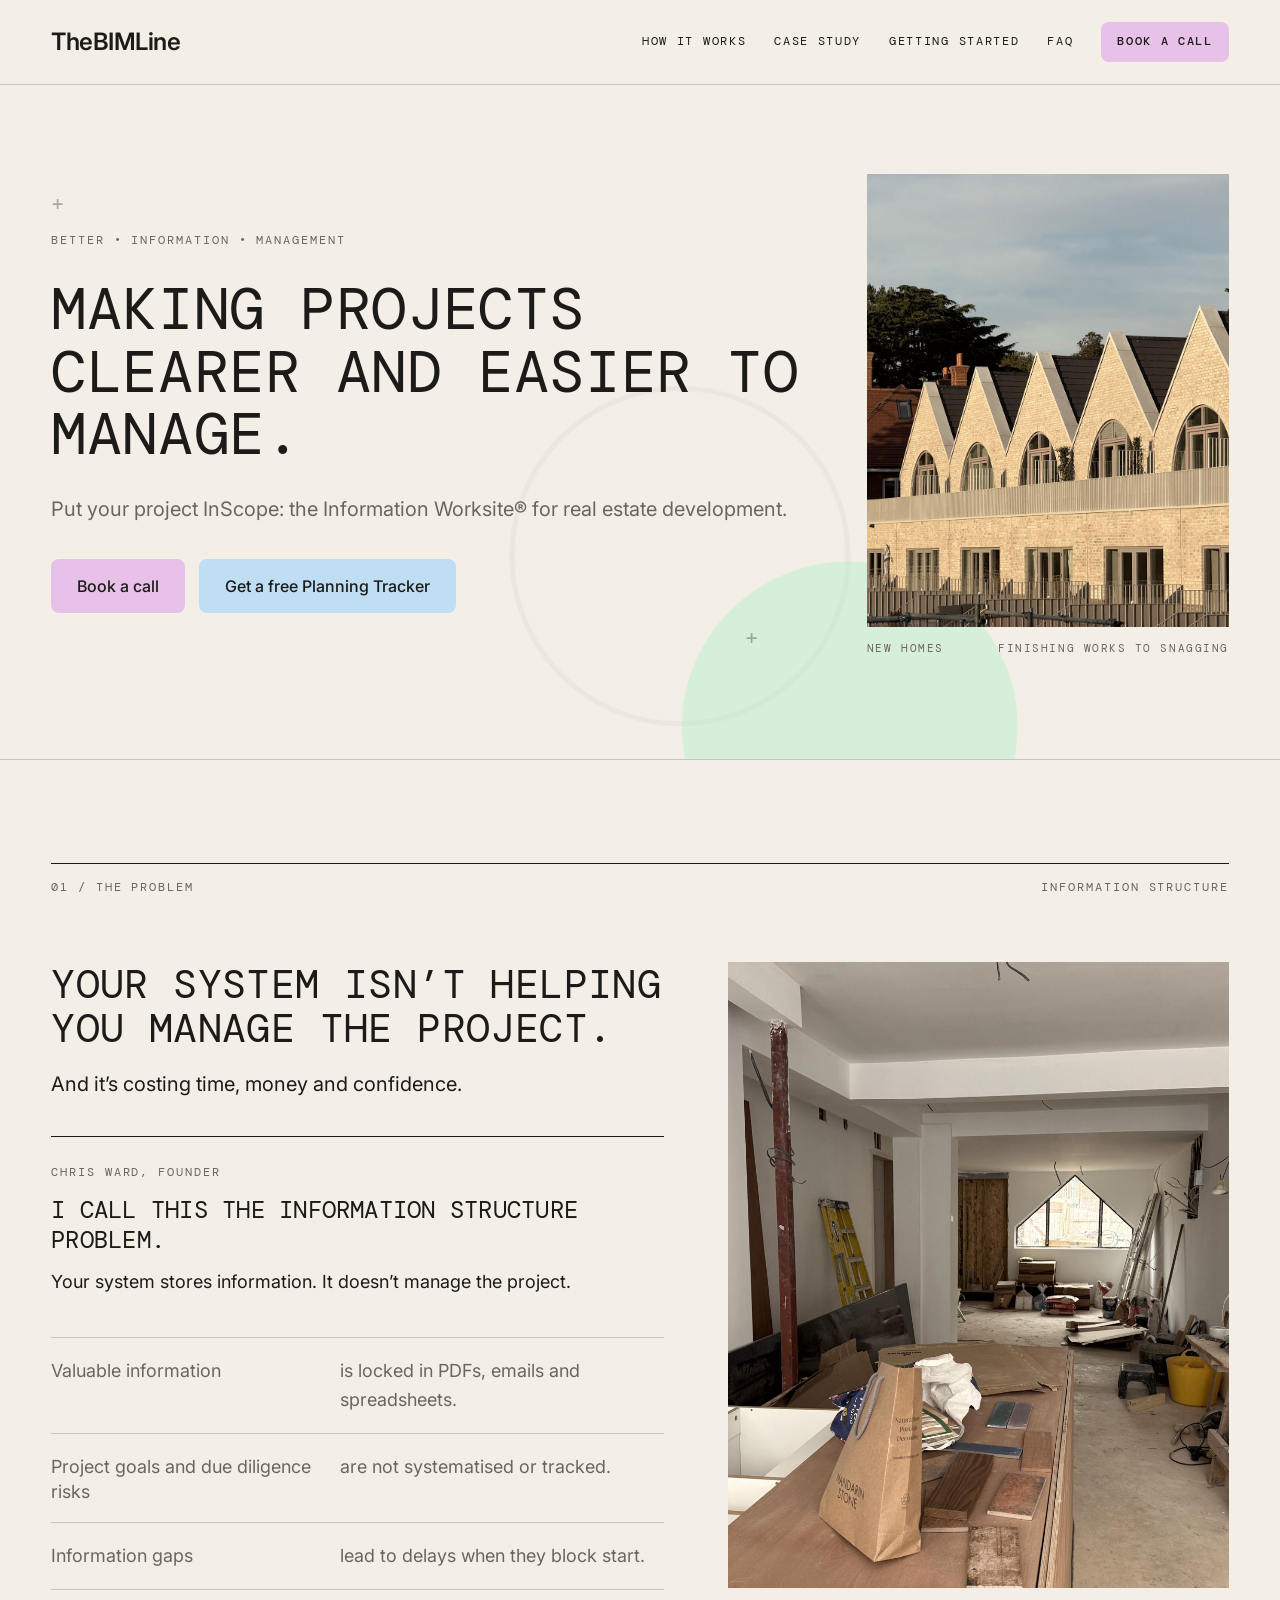
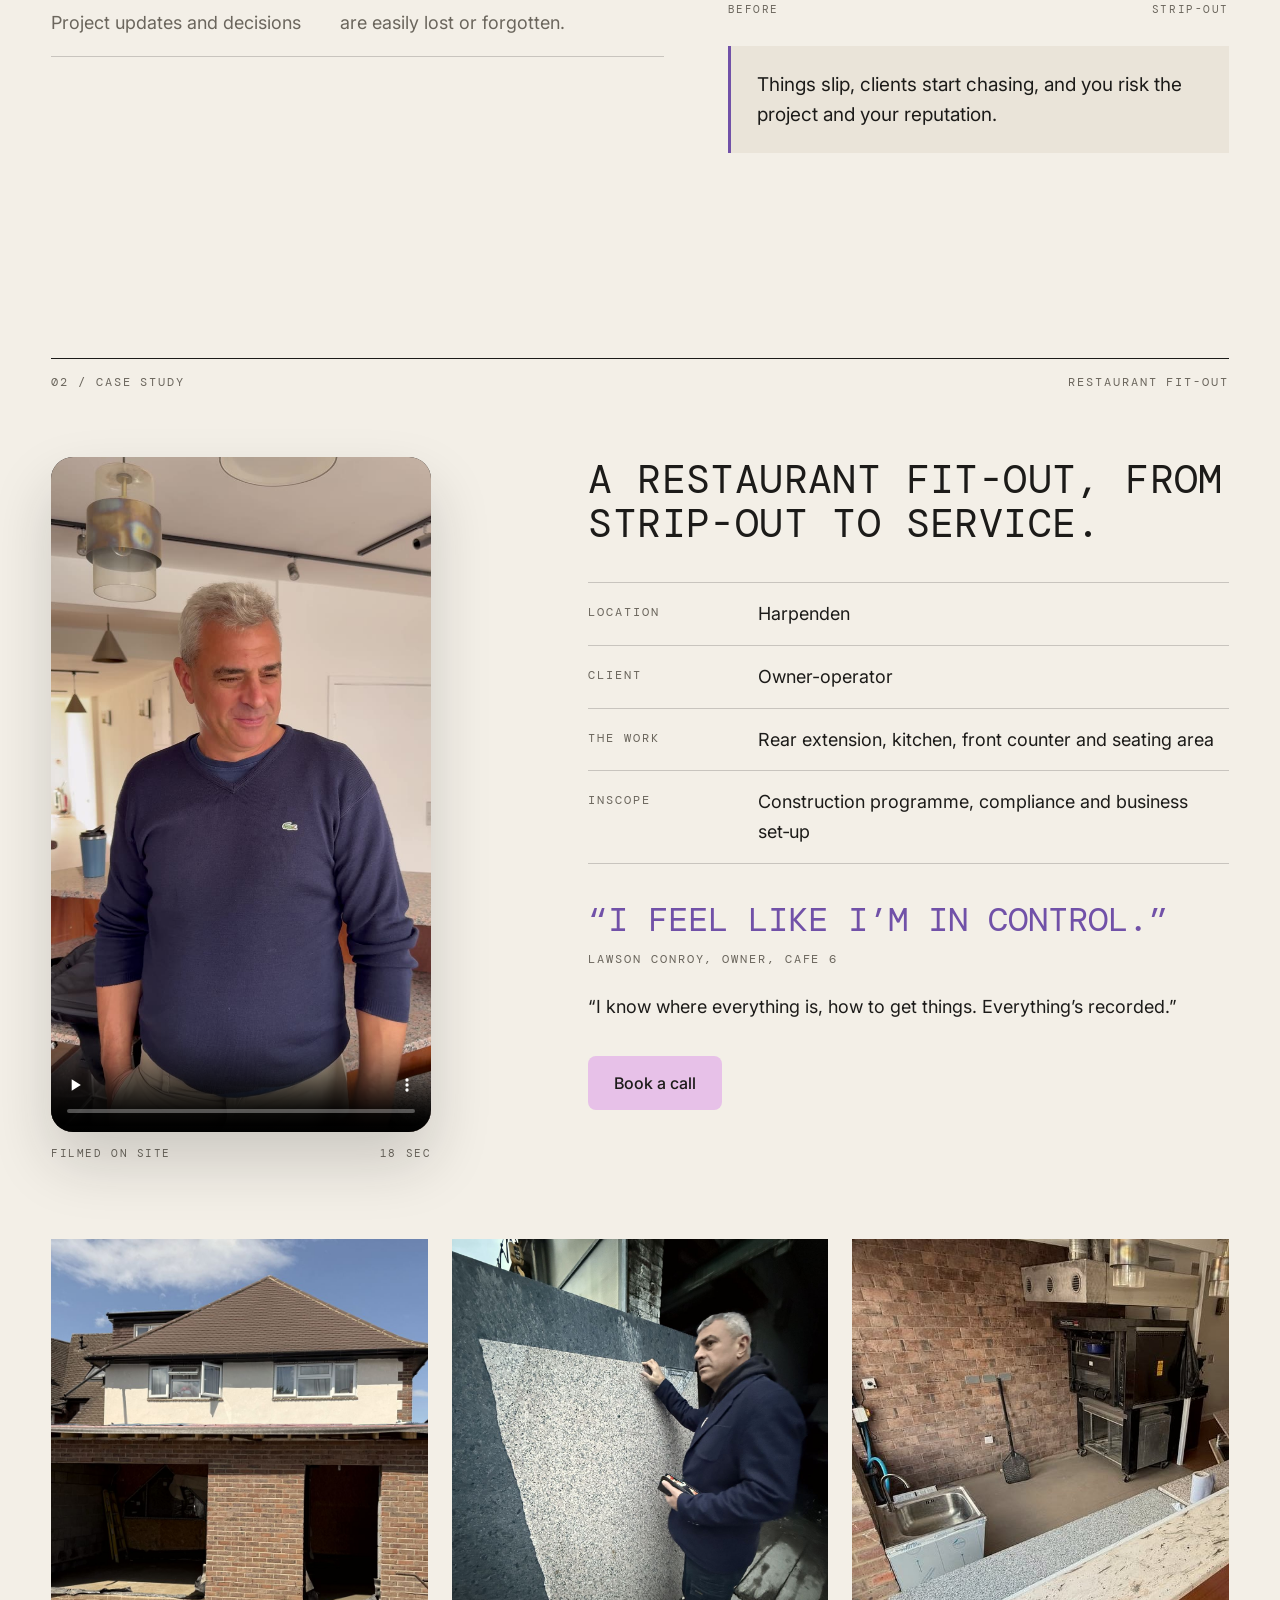
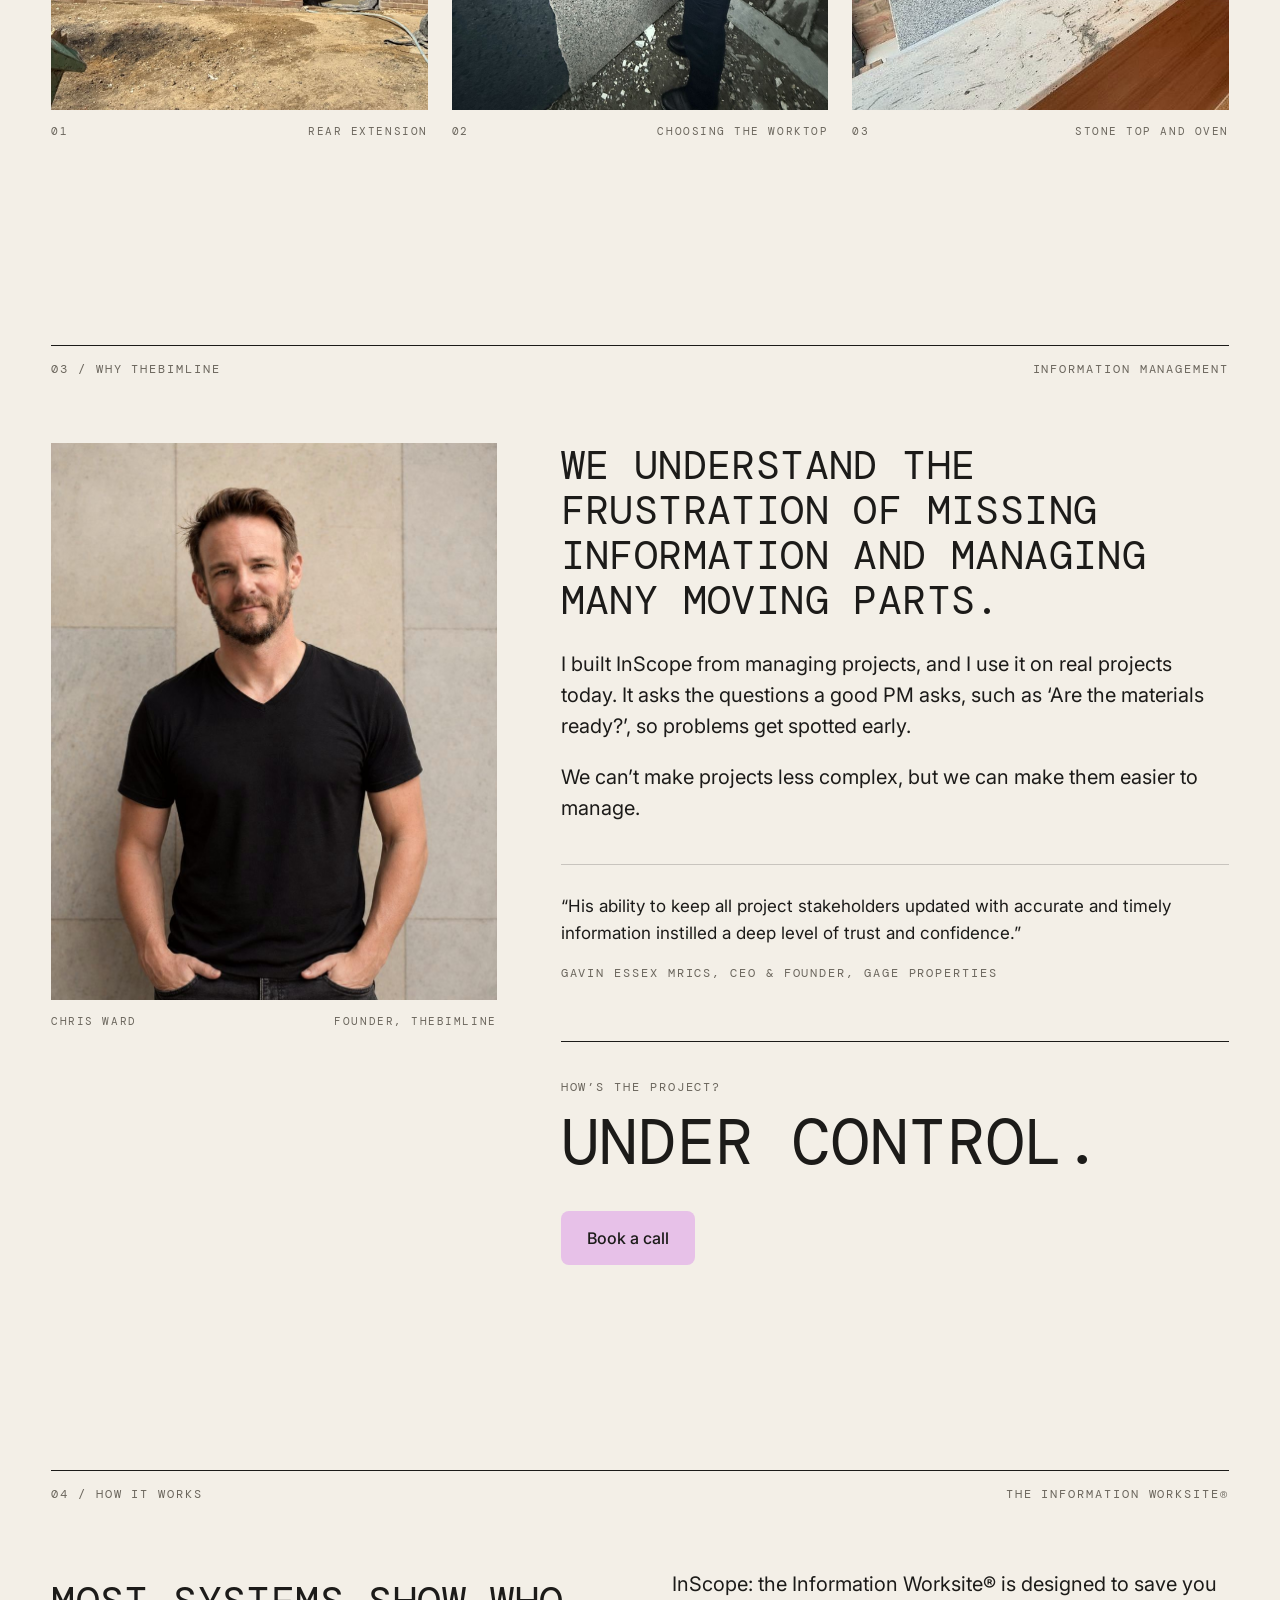
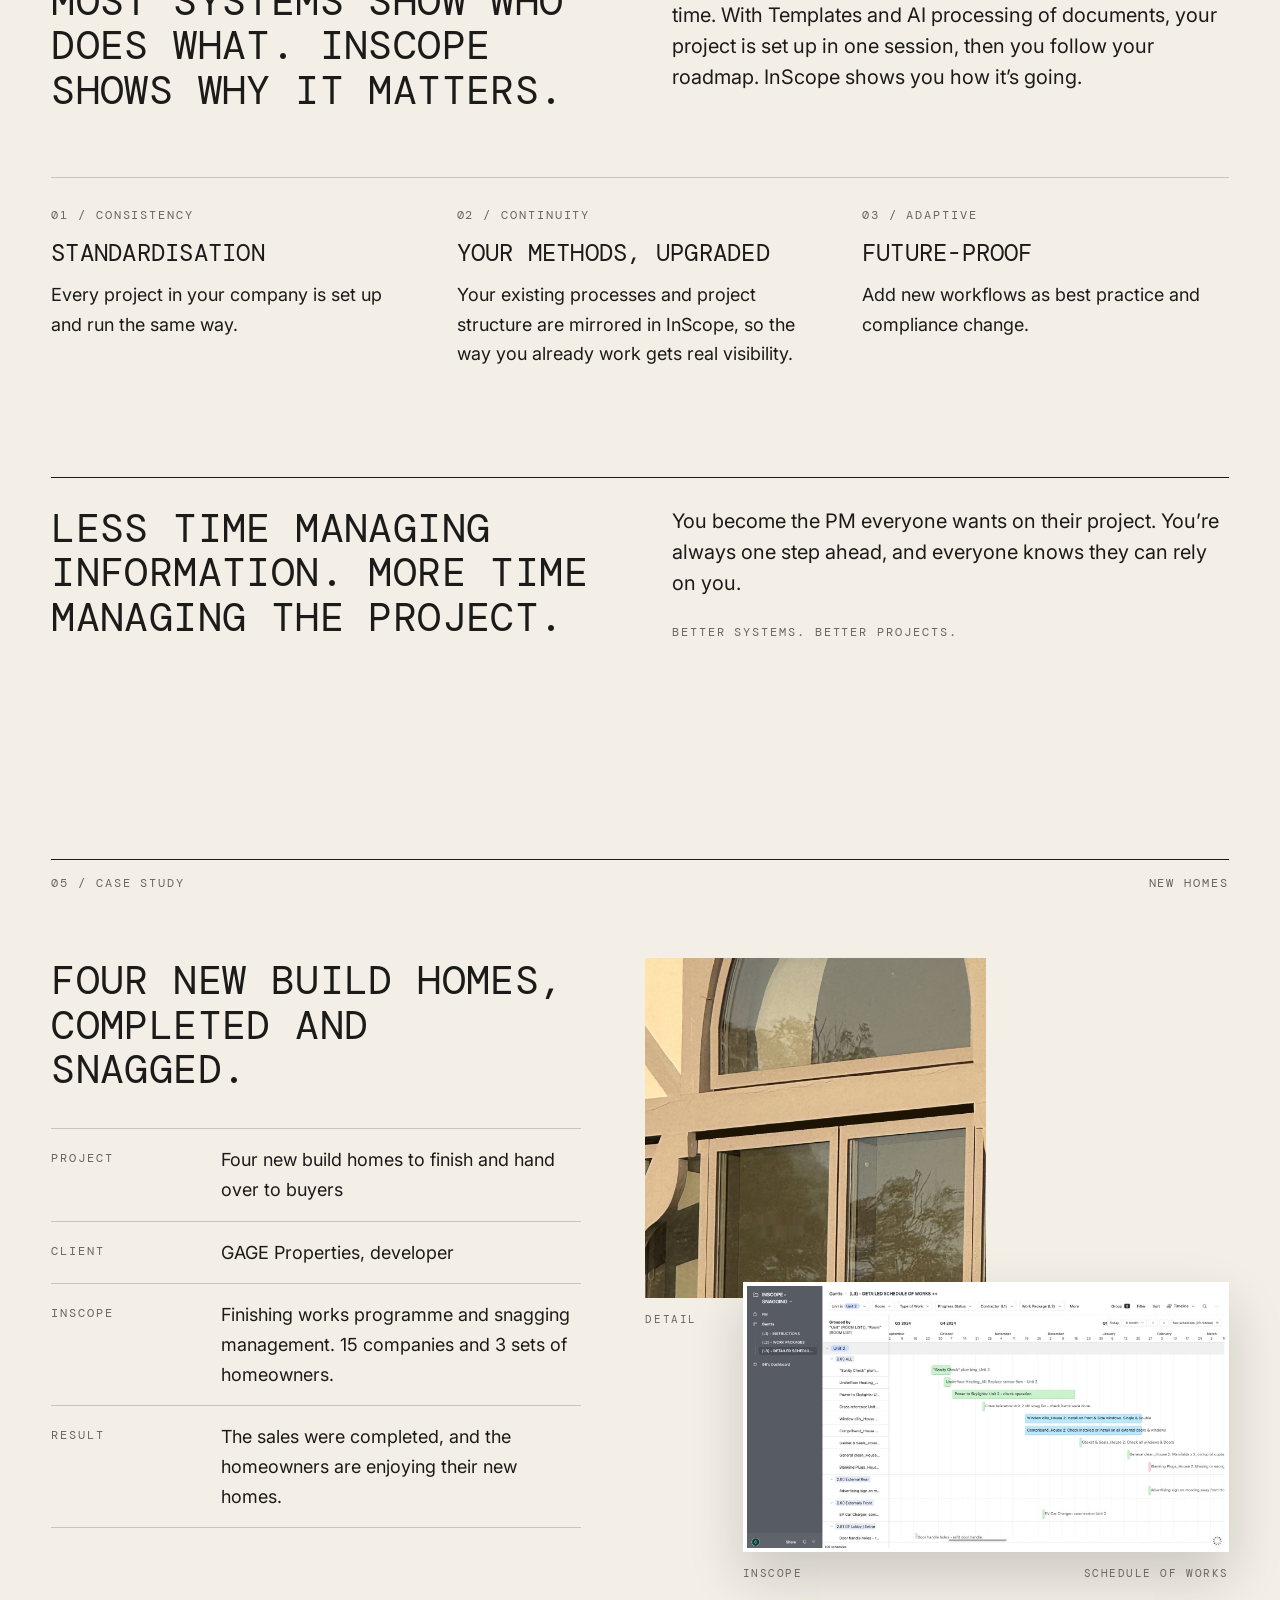
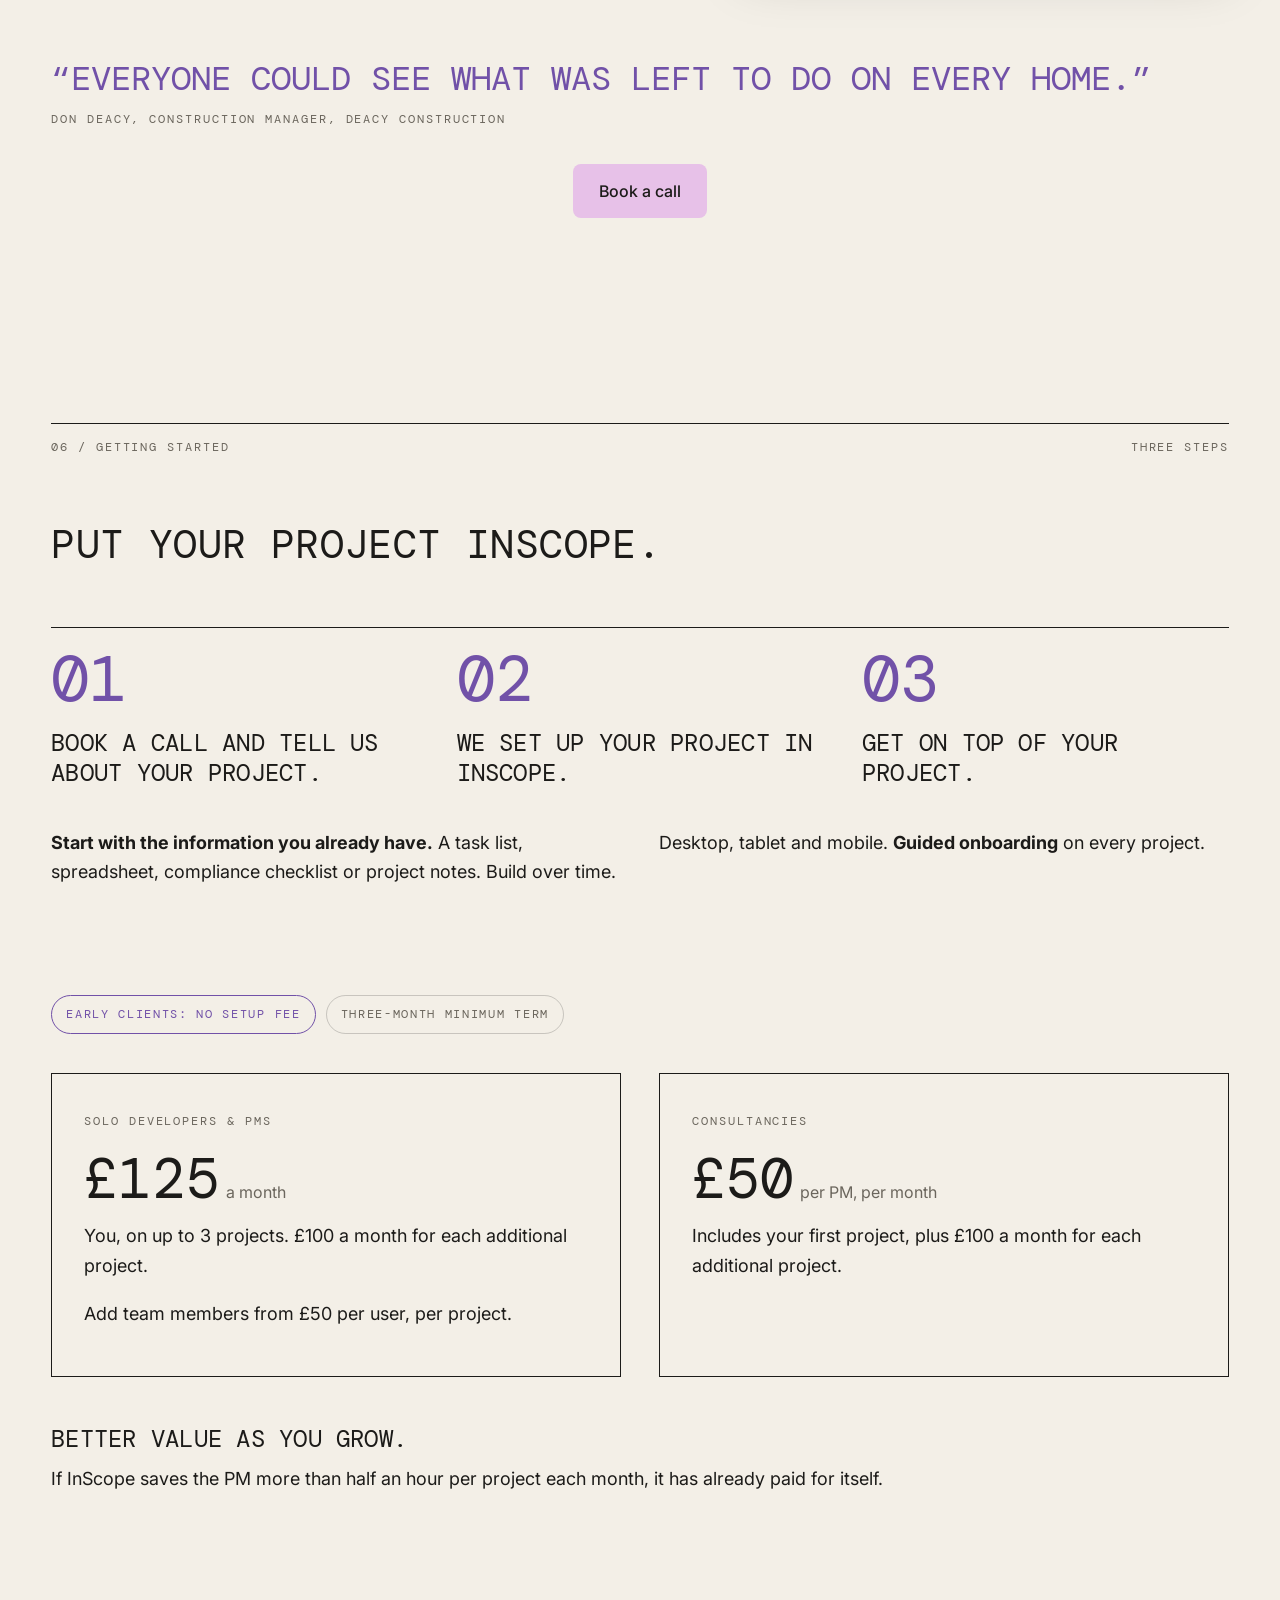
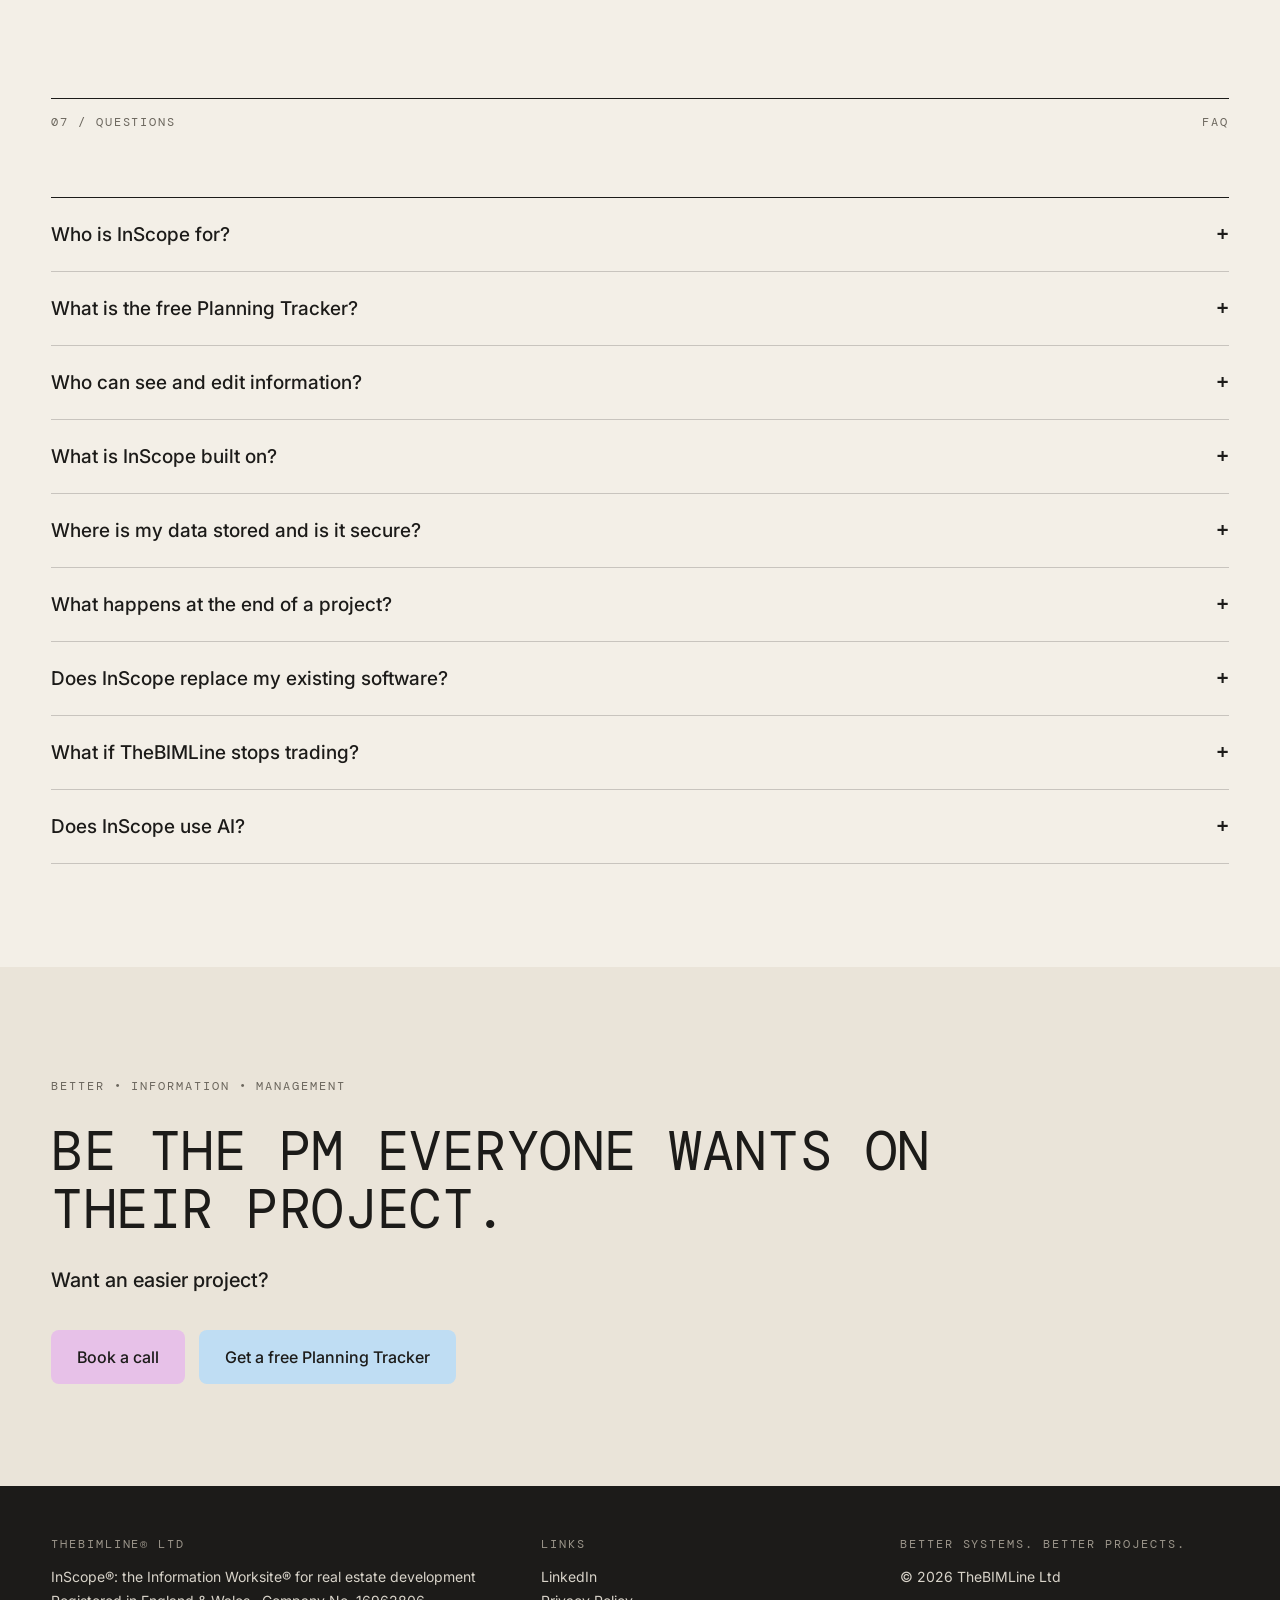
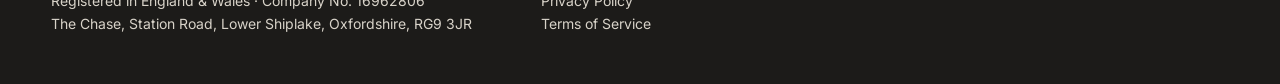
==== index.html @ 550b06be "Add sender name to form email subjects" ====
<!DOCTYPE html>
<html lang="en-GB">
<head>
<meta charset="UTF-8">
<meta name="viewport" content="width=device-width, initial-scale=1.0">
<title>TheBIMLine | InScope®: project management platform for real estate development</title>
<meta name="description" content="Your system isn't helping you manage the project. InScope®: project management platform for real estate development. Book a call or get your free Planning Tracker.">
<link rel="preconnect" href="https://fonts.googleapis.com">
<link rel="preconnect" href="https://fonts.gstatic.com" crossorigin>
<link href="https://fonts.googleapis.com/css2?family=DM+Mono:wght@300;400;500&family=Inter:wght@400;500;600&display=swap" rel="stylesheet">
<!--FONTS-->
<style>
:root{
  --paper:#F3EFE7; --paper-2:#EAE4D9; --ink:#1C1B19; --muted:#6B665D;
  --rule:rgba(28,27,25,.2); --accent:#7151a8;
  --pink:#E7C1E8; --blue:#BFDDF3;
  --mono:"DM Mono", ui-monospace, monospace;
  --sans:"Inter", Arial, sans-serif;
  --gutter:clamp(16px, 4vw, 56px);
}
*{box-sizing:border-box}
html{-webkit-text-size-adjust:100%}
body{margin:0;background:var(--paper);color:var(--ink);font-family:var(--sans);font-size:18px;line-height:1.65}
img,video{display:block;max-width:100%}
a{color:inherit}

/* type: two fonts, five sizes */
.label{font-family:var(--mono);font-size:12px;letter-spacing:.16em;text-transform:uppercase;color:var(--muted)}
.h1,.h2,.h3{font-family:var(--mono);font-weight:400;text-transform:uppercase;letter-spacing:.01em;margin:0}
.h1{font-size:clamp(30px,4.2vw,54px);line-height:1.08}
.h2{font-size:clamp(26px,3.2vw,40px);line-height:1.12}
.h3{font-size:clamp(20px,2vw,24px);line-height:1.25}
p{margin:0 0 1em}
.lead{font-size:20px;line-height:1.55}
.muted{color:var(--muted)}

/* header */
.site-header{display:flex;align-items:center;justify-content:space-between;padding:22px var(--gutter);border-bottom:1px solid var(--rule)}
.logo{font-family:var(--sans);font-weight:600;font-size:24px;letter-spacing:-.02em;text-decoration:none}
.nav{display:flex;gap:28px;align-items:center}
.nav a{font-family:var(--mono);font-size:12px;letter-spacing:.14em;text-transform:uppercase;text-decoration:none}
.nav a.btn{padding:10px 16px}

/* buttons: V1 colours */
.btn{display:inline-block;padding:14px 26px;border-radius:8px;text-decoration:none;font-family:var(--sans);font-size:16px;font-weight:500;color:var(--ink);background:var(--pink)}
.btn.blue{background:var(--blue)}
.ctas{display:flex;gap:14px;flex-wrap:wrap;margin-top:34px}

/* layout */
.wrap{max-width:1320px;margin:0 auto;padding:0 var(--gutter)}
section{padding:clamp(56px,8vw,110px) 0}
.section-head{display:flex;justify-content:space-between;align-items:baseline;border-top:1px solid var(--ink);padding-top:14px;margin-bottom:clamp(36px,5vw,64px)}
figure{margin:0}
figcaption{font-family:var(--mono);font-size:11px;letter-spacing:.14em;text-transform:uppercase;color:var(--muted);margin-top:12px;display:flex;justify-content:space-between;gap:16px}
.photo{width:100%;height:100%;object-fit:cover}

/* hero: text left, photo right, circles bottom left */
.hero{position:relative;overflow:hidden;padding:clamp(48px,7vw,96px) 0 clamp(56px,8vw,110px);border-bottom:1px solid var(--rule)}
.hero::before{content:"";position:absolute;right:max(0px,calc((100vw - 1320px)/2 + 260px));bottom:-150px;width:560px;height:560px;background:url("img/tbl-symbol-large_3.png") left bottom/contain no-repeat;opacity:.6;mix-blend-mode:multiply;pointer-events:none}
.hero-grid{position:relative;display:grid;grid-template-columns:minmax(0,1.35fr) minmax(0,.65fr);gap:clamp(32px,5vw,72px);align-items:end}
.hero-copy{position:relative;padding:44px 0 44px}
.hero-copy::before,.hero-copy::after{content:"+";position:absolute;font-family:var(--mono);font-size:22px;color:rgba(0,0,0,.3)}
.hero-copy::before{top:0;left:0}
.hero-copy::after{bottom:0;right:6%}
.hero .label{margin-bottom:28px;display:block}
.hero .h1{font-size:clamp(30px,4.6vw,64px);line-height:1.06;margin-bottom:28px}
.hero-photo{position:relative;z-index:1;margin:0;max-width:420px;justify-self:end;width:100%}
.hero-photo img{width:100%;aspect-ratio:4/5;object-fit:cover}

/* problem */
.problem-grid{display:grid;grid-template-columns:minmax(0,1.1fr) minmax(0,.9fr);gap:clamp(32px,5vw,80px);align-items:start}
.problem .h2{margin-bottom:18px}
.spec{border-top:1px solid var(--rule);margin:36px 0 30px}
.spec-row{display:grid;grid-template-columns:150px minmax(0,1fr);gap:20px;padding:16px 0;border-bottom:1px solid var(--rule)}
.spec-row dt{font-family:var(--mono);font-size:12px;letter-spacing:.16em;text-transform:uppercase;color:var(--muted);padding-top:4px}
.spec-row dd{margin:0}
.named{margin-top:36px;padding:26px 0 4px;border-top:1px solid var(--ink)}
.named .h3{margin-bottom:12px}
.named p:last-child{margin:0}
.problem-photo{position:static}
.stakes{margin:28px 0 0;padding:24px 26px;background:var(--paper-2);border-left:3px solid var(--accent);font-size:19px;line-height:1.55;font-weight:400;color:var(--ink)}
.problem-photo img{aspect-ratio:4/5;object-fit:cover;width:100%}

.symptoms{margin:36px 0 30px;border-top:1px solid var(--rule)}
.sym-row{display:grid;grid-template-columns:minmax(0,.9fr) minmax(0,1.1fr);gap:24px;padding:18px 0;border-bottom:1px solid var(--rule);align-items:baseline}
.sym-row strong{font-weight:400;line-height:1.4;color:var(--muted)}
.sym-row span{color:var(--muted)}
@media (max-width:600px){.sym-row{grid-template-columns:1fr;gap:4px}}

/* case study */
.case-grid{display:grid;grid-template-columns:minmax(0,.85fr) minmax(0,1.15fr);gap:clamp(32px,5vw,80px);align-items:start}
.video-frame{position:relative;max-width:380px;aspect-ratio:9/16;background:#111;border-radius:22px;overflow:hidden;box-shadow:0 30px 60px rgba(28,27,25,.18)}
.video-frame video{width:100%;height:100%;object-fit:cover}
.case .h2{margin-bottom:22px}
.quote{font-family:var(--mono);text-transform:uppercase;font-size:clamp(24px,2.8vw,34px);line-height:1.2;margin:36px 0 10px;color:var(--accent)}
.quote-cite{font-family:var(--mono);font-size:12px;letter-spacing:.16em;text-transform:uppercase;color:var(--muted)}
.mini-quote{margin-top:22px;font-size:18px}
.strip{display:grid;grid-template-columns:repeat(3,minmax(0,1fr));gap:clamp(12px,2vw,24px);margin-top:clamp(48px,6vw,80px)}
.strip img{aspect-ratio:4/5;object-fit:cover;width:100%}

.flag{display:inline-block;font-family:var(--sans);font-size:11px;font-weight:600;letter-spacing:0;text-transform:none;padding:1px 7px;border-radius:4px;background:#FDEBDD;color:#8A3D12;vertical-align:middle;margin-left:6px}
.next{border-top:1px solid var(--ink);padding:26px 0 70px;text-align:center}


/* guide */
.guide-grid{display:grid;grid-template-columns:minmax(0,.8fr) minmax(0,1.2fr);gap:clamp(32px,5vw,80px);align-items:start}
.guide-photo img{width:100%;aspect-ratio:4/5;object-fit:cover;object-position:50% 18%}
.guide .h2{margin-bottom:26px}
.quotes{display:grid;grid-template-columns:1fr;gap:clamp(20px,3vw,40px);margin:40px 0;padding-top:28px;border-top:1px solid var(--rule)}
.quotes blockquote{margin:0}
.quotes p{font-size:17px;line-height:1.6}
.quotes .quote-cite{font-size:12px;line-height:1.6}
.turn{margin-top:46px;padding:36px 0 0;border-top:1px solid var(--ink)}
.turn .label{display:block;margin-bottom:10px}
.turn .h1{font-size:clamp(34px,5vw,64px)}

/* how it works */
.how-intro{display:grid;grid-template-columns:minmax(0,1fr) minmax(0,1fr);gap:clamp(32px,5vw,80px);align-items:end;margin-bottom:clamp(40px,5vw,64px)}
.cols3{display:grid;grid-template-columns:repeat(3,minmax(0,1fr));gap:clamp(20px,3vw,40px);border-top:1px solid var(--rule);padding-top:28px}
.cols3 .label{display:block;margin-bottom:12px}
.cols3 .h3{margin-bottom:12px}
.print{margin:clamp(48px,6vw,80px) 0 0;padding:14px;background:#fff;box-shadow:0 24px 50px rgba(28,27,25,.12)}
.print img{width:100%}
.future{display:grid;grid-template-columns:minmax(0,1fr) minmax(0,1fr);gap:clamp(32px,5vw,80px);margin-top:clamp(56px,7vw,96px);padding-top:28px;border-top:1px solid var(--ink)}

/* case 2 */
.case2-grid{display:grid;grid-template-columns:minmax(0,1fr) minmax(0,1.1fr);gap:clamp(32px,5vw,80px);align-items:start}
.case2-photos{display:grid;grid-template-columns:repeat(12,minmax(0,1fr));grid-template-rows:auto clamp(70px,7vw,110px) auto}
.case2-photos img{width:100%;object-fit:cover;display:block}
.case2-photos .fig-a{grid-column:1/8;grid-row:1/3}
.case2-photos .fig-b{grid-column:3/13;grid-row:2/4;position:relative;z-index:1;align-self:start;margin-top:clamp(20px,3.4vw,52px)}
.case2-quote{margin-top:clamp(48px,6vw,88px)}
.case2-quote .quote{margin-top:0}
.case2-photos .tall{aspect-ratio:1/1}
.case2-photos .shot{background:#fff;padding:4px;box-shadow:0 24px 50px rgba(28,27,25,.18)}

/* plan + pricing */
.steps{list-style:none;margin:0;padding:0;display:grid;grid-template-columns:repeat(3,minmax(0,1fr));gap:clamp(20px,3vw,40px);border-top:1px solid var(--ink)}
.steps li{padding-top:20px}
.steps .num{font-family:var(--mono);font-size:clamp(40px,5vw,64px);line-height:1;display:block;margin-bottom:16px;color:var(--accent)}
.plan-notes{display:grid;grid-template-columns:1fr 1fr;gap:clamp(20px,3vw,40px);margin-top:40px}
.pricing{display:grid;grid-template-columns:1fr 1fr;gap:clamp(20px,3vw,40px);margin-top:clamp(56px,7vw,90px)}
.price-card{border:1px solid var(--ink);padding:30px 32px}
.price-card .price{font-family:var(--mono);font-size:clamp(40px,4.5vw,56px);line-height:1;margin:18px 0 14px}
.price-card .price small{font-family:var(--sans);font-size:16px;color:var(--muted);margin-left:6px}
.offer{grid-column:1/-1;margin:0;display:flex;flex-wrap:wrap;gap:10px}
.offer span{font-family:var(--mono);font-size:12px;letter-spacing:.14em;text-transform:uppercase;padding:9px 14px;border:1px solid var(--accent);color:var(--accent);border-radius:999px}
.offer span+span{border-color:var(--rule);color:var(--muted)}
.price-note{grid-column:1/-1;margin:0;padding-top:8px}
.price-note .h3{margin:0 0 10px}
.price-note p{margin:0}

/* faq */
.faq-list{border-top:1px solid var(--ink)}
.faq-item{border-bottom:1px solid var(--rule)}
.faq-question{width:100%;display:flex;justify-content:space-between;gap:20px;align-items:center;background:none;border:0;padding:22px 0;text-align:left;cursor:pointer;font-family:var(--sans);font-size:19px;font-weight:500;color:var(--ink)}
.faq-icon{font-family:var(--mono);font-size:22px}
.faq-answer{display:none;padding:0 0 18px;max-width:820px}
.faq-item.active .faq-answer{display:block}
.faq-answer p{color:var(--muted)}

/* closing */
.closing{text-align:left;background:var(--paper-2)}
.closing .h1{max-width:1000px;margin-bottom:26px}
.closing .lead{font-weight:500}
.footer{background:var(--ink);color:#d8d3c9;padding:48px 0;font-size:14px;line-height:1.7}
.footer-grid{display:grid;grid-template-columns:1.4fr 1fr 1fr;gap:30px}
.footer .label{color:#9b958a;display:block;margin-bottom:10px}
.footer a{display:block;text-decoration:none}

/* contact modal */
.contact-modal{position:fixed;inset:0;background:rgba(28,27,25,.55);display:none;align-items:center;justify-content:center;z-index:50;padding:16px}
.contact-modal.active{display:flex}
.contact-box{position:relative;background:var(--paper);max-width:520px;width:100%;padding:36px}
.contact-box h2{font-family:var(--mono);font-weight:400;text-transform:uppercase;font-size:26px;margin:0 0 20px}
.contact-form{display:grid;gap:12px}
.contact-form input,.contact-form textarea{font:inherit;font-size:16px;padding:12px 14px;border:1px solid var(--rule);background:#fff}
.submit-btn{font:inherit;border:0;border-radius:8px;padding:14px;background:var(--pink);cursor:pointer}
.close-modal{position:absolute;top:10px;right:14px;border:0;background:none;font-size:28px;cursor:pointer}
.contact-note{font-size:14px;color:var(--muted);margin:14px 0 0}

@media (max-width:900px){
  .guide-grid,.how-intro,.future,.case2-grid,.plan-notes,.pricing,.quotes,.footer-grid{grid-template-columns:1fr}
  .cols3,.steps{grid-template-columns:1fr}
  .case2-photos{grid-template-rows:auto 60px auto}
  .guide-photo img{aspect-ratio:1/1}
}

@media (max-width:900px){
  .nav a:not(.btn){display:none}
  .hero-grid,.problem-grid,.case-grid{grid-template-columns:1fr}
  .problem-photo{position:static}
  .problem-photo img{aspect-ratio:4/3}
  .video-frame{margin:0 auto;max-width:320px}
  .spec-row{grid-template-columns:1fr;gap:4px}
  .strip{grid-template-columns:1fr 1fr}
  .strip figure:nth-child(2){display:none}
  .hero::before{width:280px;height:280px;opacity:.45}
  .hero-photo img{aspect-ratio:4/3}
  .hero-copy::after{right:0}
}
</style>
<!-- Website analytics (Plausible). At launch, paste the script URL from Plausible's install snippet into PLAUSIBLE_SRC.
     Visitors who opt out (Privacy Notice, section 11) never load it. -->
<script>
(function(){
  var PLAUSIBLE_SRC = 'https://plausible.io/js/pa-am8eHyTNMvPAZF0UloEwz.js';
  function optedOut(){ try { return localStorage.getItem('plausible_ignore') === 'true'; } catch (e) { return false; } }
  window.plausible = window.plausible || function(){ (plausible.q = plausible.q || []).push(arguments); };
  plausible.init = plausible.init || function(i){ plausible.o = i || {}; };
  window.tblOptedOut = optedOut;
  window.tblTrack = function(name){ if (!optedOut()) { try { plausible(name); } catch (e) {} } };
  if (!PLAUSIBLE_SRC || optedOut()) return;
  var s = document.createElement('script'); s.async = true; s.src = PLAUSIBLE_SRC;
  document.head.appendChild(s);
  plausible.init();
})();
</script>
</head>
<body>

<header class="site-header">
  <a class="logo" href="#">TheBIMLine</a>
  <nav class="nav">
    <a data-track="Home Nav How It Works" href="#how">How it works</a>
    <a data-track="Home Nav Case Study" href="#case">Case study</a>
    <a data-track="Home Nav Getting Started" href="#start">Getting started</a>
    <a data-track="Home Nav FAQ" href="#faq">FAQ</a>
    <a class="btn js-book" data-track="Book Call Open" href="#">Book a call</a>
  </nav>
</header>

<!-- HERO -->
<section class="hero">
  <div class="wrap hero-grid">
    <div class="hero-copy">
      <span class="label">Better • Information • Management</span>
      <h1 class="h1">Making projects clearer and easier to manage.</h1>
      <p class="lead muted">Put your project InScope: the Information Worksite® for real estate development.</p>
      <div class="ctas">
        <a class="btn js-book" data-track="Book Call Open" href="#">Book a call</a>
        <a class="btn blue" data-track="Home CTA Tracker Hero" href="planning-tracker.html">Get a free Planning Tracker</a>
      </div>
    </div>
    <figure class="hero-photo">
      <img class="photo" src="img/hero_houses.jpg" alt="A terrace of new gabled homes in evening light" fetchpriority="high">
      <figcaption><span>New homes</span><span>Finishing works to snagging</span></figcaption>
    </figure>
  </div>
</section>

<!-- 01 PROBLEM -->
<section class="problem">
  <div class="wrap">
    <div class="section-head"><span class="label">01 / The problem</span><span class="label">Information structure</span></div>
    <div class="problem-grid">
      <div>
        <h2 class="h2">Your system isn’t helping you manage the project.</h2>
        <p class="lead">And it’s costing time, money and confidence.</p>

        <div class="named">
          <p class="label">Chris Ward, founder</p>
          <h3 class="h3">I call this the information structure problem.</h3>
          <p>Your system stores information. It doesn’t manage the project.</p>
        </div>

        <div class="symptoms">
          <div class="sym-row"><strong>Valuable information</strong><span>is locked in PDFs, emails and spreadsheets.</span></div>
          <div class="sym-row"><strong>Project goals and due diligence risks</strong><span>are not systematised or tracked.</span></div>
          <div class="sym-row"><strong>Information gaps</strong><span>lead to delays when they block start.</span></div>
          <div class="sym-row"><strong>Project updates and decisions</strong><span>are easily lost or forgotten.</span></div>
        </div>

      </div>
      <figure class="problem-photo">
        <img src="img/problem_stripout.jpg" alt="A restaurant mid strip-out, with materials and tools across the floor" loading="lazy" decoding="async">
        <figcaption><span>Before</span><span>Strip-out</span></figcaption>
        <p class="stakes">Things slip, clients start chasing, and you risk the project and your reputation.</p>
      </figure>
    </div>
  </div>
</section>

<!-- 02 CASE STUDY -->
<section class="case" id="case">
  <div class="wrap">
    <div class="section-head"><span class="label">02 / Case study</span><span class="label">Restaurant fit-out</span></div>
    <div class="case-grid">
      <div>
        <div class="video-frame">
          <video controls playsinline preload="none" poster="img/Lawson_poster.jpg">
            <source src="img/Lawson_InScope_web_18s.mp4" type="video/mp4">
          </video>
        </div>
        <figcaption style="max-width:380px"><span>Filmed on site</span><span>18 sec</span></figcaption>
      </div>
      <div>
        <h2 class="h2">A restaurant fit-out, from strip-out to service.</h2>
        <dl class="spec">
          <div class="spec-row"><dt>Location</dt><dd>Harpenden</dd></div>
          <div class="spec-row"><dt>Client</dt><dd>Owner-operator</dd></div>
          <div class="spec-row"><dt>The work</dt><dd>Rear extension, kitchen, front counter and seating area</dd></div>
          <div class="spec-row"><dt>InScope</dt><dd>Construction programme, compliance and business set&#8209;up</dd></div>
        </dl>
        <p class="quote">“I feel like I’m in control.”</p>
        <p class="quote-cite">Lawson Conroy, owner, Cafe 6</p>
        <p class="mini-quote">“I know where everything is, how to get things. Everything’s recorded.”</p>
        <div class="ctas"><a class="btn js-book" data-track="Book Call Open" href="#">Book a call</a></div>
      </div>
    </div>

    <div class="strip">
      <figure><img src="img/extension.jpg" alt="The rear extension under construction" loading="lazy" decoding="async"><figcaption><span>01</span><span>Rear extension</span></figcaption></figure>
      <figure><img src="img/stone_yard.jpg" alt="Checking a granite slab at the stone yard" loading="lazy" decoding="async"><figcaption><span>02</span><span>Choosing the worktop</span></figcaption></figure>
      <figure><img src="img/counter_stone.jpg" alt="The stone counter top with the pizza oven behind" loading="lazy" decoding="async"><figcaption><span>03</span><span>Stone top and oven</span></figcaption></figure>
    </div>
  </div>
</section>


<!-- 03 GUIDE -->
<section class="guide" id="about">
  <div class="wrap">
    <div class="section-head"><span class="label">03 / Why TheBIMLine</span><span class="label">Information management</span></div>
    <div class="guide-grid">
      <figure class="guide-photo"><img src="img/chris.jpg" alt="Chris Ward, founder of TheBIMLine" loading="lazy" decoding="async"><figcaption><span>Chris Ward</span><span>Founder, TheBIMLine</span></figcaption></figure>
      <div>
        <h2 class="h2">We understand the frustration of missing information and managing many moving parts.</h2>
        <p class="lead">I built InScope from managing projects, and I use it on real projects today. It asks the questions a good PM asks, such as ‘Are the materials ready?’, so problems get spotted early.</p>
        <p class="lead" style="margin-top:4px">We can’t make projects less complex, but we can make them easier to manage.</p>
        <div class="quotes">
          <blockquote><p>“His ability to keep all project stakeholders updated with accurate and timely information instilled a deep level of trust and confidence.”</p><p class="quote-cite">Gavin Essex MRICS, CEO &amp; Founder, GAGE Properties</p></blockquote>
        </div>
        <div class="turn">
          <span class="label">How’s the project?</span>
          <p class="h1">Under control.</p>
          <div class="ctas"><a class="btn js-book" data-track="Book Call Open" href="#">Book a call</a></div>
        </div>
      </div>
    </div>
  </div>
</section>

<!-- 04 HOW IT WORKS -->
<section class="how" id="how">
  <div class="wrap">
    <div class="section-head"><span class="label">04 / How it works</span><span class="label">The Information Worksite®</span></div>
    <div class="how-intro">
      <h2 class="h2">Most systems show who does what. InScope shows why it matters.</h2>
      <p class="lead">InScope: the Information Worksite® is designed to save you time. With Templates and AI processing of documents, your project is set up in one session, then you follow your roadmap. InScope shows you how it’s going.</p>
    </div>
    <div class="cols3">
      <div><span class="label">01 / Consistency</span><h3 class="h3">Standardisation</h3><p>Every project in your company is set up and run the same way.</p></div>
      <div><span class="label">02 / Continuity</span><h3 class="h3">Your methods, upgraded</h3><p>Your existing processes and project structure are mirrored in InScope, so the way you already work gets real visibility.</p></div>
      <div><span class="label">03 / Adaptive</span><h3 class="h3">Future-proof</h3><p>Add new workflows as best practice and compliance change.</p></div>
    </div>
    <div class="future">
      <p class="h2">Less time managing information. More time managing the project.</p>
      <div>
        <p class="lead">You become the PM everyone wants on their project. You’re always one step ahead, and everyone knows they can rely on you.</p>
        <p class="label" style="margin-top:24px">Better systems. Better projects.</p>
      </div>
    </div>
  </div>
</section>

<!-- 05 CASE STUDY 2 -->
<section class="case2" id="case-2">
  <div class="wrap">
    <div class="section-head"><span class="label">05 / Case study</span><span class="label">New homes</span></div>
    <div class="case2-grid">
      <div>
        <h2 class="h2">Four new build homes, completed and snagged.</h2>
        <dl class="spec">
          <div class="spec-row"><dt>Project</dt><dd>Four new build homes to finish and hand over to buyers</dd></div>
          <div class="spec-row"><dt>Client</dt><dd>GAGE Properties, developer</dd></div>
          <div class="spec-row"><dt>InScope</dt><dd>Finishing works programme and snagging management. 15 companies and 3 sets of homeowners.</dd></div>
          <div class="spec-row"><dt>Result</dt><dd>The sales were completed, and the homeowners are enjoying their new homes.</dd></div>
        </dl>
      </div>
      <div class="case2-photos">
        <figure class="fig-a"><img class="tall" src="img/hero_window.jpg" alt="Arched window detail on one of the new homes" loading="lazy" decoding="async"><figcaption><span>Detail</span></figcaption></figure>
        <figure class="fig-b"><div class="shot"><img src="img/shot_programme.jpg" alt="InScope detailed schedule of works, timeline view" loading="lazy" decoding="async"></div><figcaption><span>InScope</span><span>Schedule of works</span></figcaption></figure>
      </div>
    </div>
    <div class="case2-quote">
      <p class="quote">“Everyone could see what was left to do on every home.”</p>
      <p class="quote-cite">Don Deacy, Construction Manager, Deacy Construction</p>
      <div class="ctas" style="justify-content:center"><a class="btn js-book" data-track="Book Call Open" href="#">Book a call</a></div>
    </div>
  </div>
</section>

<!-- 06 GETTING STARTED -->
<section class="plan" id="start">
  <div class="wrap">
    <div class="section-head"><span class="label">06 / Getting started</span><span class="label">Three steps</span></div>
    <h2 class="h2" style="margin-bottom:clamp(36px,5vw,60px)">Put your project InScope.</h2>
    <ol class="steps">
      <li><span class="num">01</span><p class="h3">Book a call and tell us about your project.</p></li>
      <li><span class="num">02</span><p class="h3">We set up your project in InScope.</p></li>
      <li><span class="num">03</span><p class="h3">Get on top of your project.</p></li>
    </ol>
    <div class="plan-notes">
      <p><strong>Start with the information you already have.</strong> A task list, spreadsheet, compliance checklist or project notes. Build over time.</p>
      <p>Desktop, tablet and mobile. <strong>Guided onboarding</strong> on every project.</p>
    </div>
    <div class="pricing">
      <p class="offer"><span>Early clients: no setup fee</span><span>Three-month minimum term</span></p>
      <div class="price-card"><span class="label">Solo developers &amp; PMs</span><p class="price">£125<small>a month</small></p><p>You, on up to 3 projects. £100 a month for each additional project.</p><p>Add team members from £50 per user, per project.</p></div>
      <div class="price-card"><span class="label">Consultancies</span><p class="price">£50<small>per PM, per month</small></p><p>Includes your first project, plus £100 a month for each additional project.</p></div>
      <div class="price-note"><h3 class="h3">Better value as you grow.</h3><p>If InScope saves the PM more than half an hour per project each month, it has already paid for itself.</p></div>
    </div>
  </div>
</section>

<!-- 07 FAQ -->
<section class="faq" id="faq">
  <div class="wrap">
    <div class="section-head"><span class="label">07 / Questions</span><span class="label">FAQ</span></div>
    <div class="faq-list">
            <div class="faq-item">
    <button class="faq-question" data-faq="FAQ Who Is It For">
        <span>Who is InScope for?</span>
        <span class="faq-icon">+</span>
    </button>
                <div class="faq-answer">
        <p>Developers and PMs, solo or in a consultancy. It works best when the wider team uses it too: consultants and contractors share the same picture of the project, so the more people on it, the more benefit it brings.</p>
        <p>It works on projects of any type and size: residential, commercial, hospitality and more.</p>
    </div>
            </div>
            <div class="faq-item">
                <button class="faq-question" data-faq="FAQ Planning Tracker">
                    <span>What is the free Planning Tracker?</span>
                    <span class="faq-icon">+</span>
                </button>
                <div class="faq-answer">
                    <p>A free, lite version of InScope’s Planning Tracker, built from your planning decision notice. See what every condition needs and who’s doing it. It’s a simple way to try working in InScope. It helps you spot problems early; it doesn’t do the chasing for you.</p>
                </div>
            </div>
       <div class="faq-item">
    <button class="faq-question">
        <span>Who can see and edit information?</span>
        <span class="faq-icon">+</span>
    </button>
    <div class="faq-answer">
        <p>
            Access and editing rights are configured for each project. Typically, internal project team members (e.g. project owners, PMs) have full visibility, while external users (e.g. contractors and consultants) see and edit information based on assignment and relevance.
        </p>
        <p>
            InScope records who created each record and when, and who last changed its status. See the Terms of Service for revision history.
        </p>
    </div>
</div>
                <div class="faq-item">
    <button class="faq-question">
        <span>What is InScope built on?</span>
        <span class="faq-icon">+</span>
    </button>
    <div class="faq-answer">
        <p>
            InScope is built on Airtable, a leading database and workflow platform.
        </p>
    </div>
</div>
            <div class="faq-item">
    <button class="faq-question" data-faq="FAQ Data Security">
        <span>Where is my data stored and is it secure?</span>
        <span class="faq-icon">+</span>
    </button>
    <div class="faq-answer">
        <p>
            Airtable is hosted on Amazon Web Services (AWS) in Europe, with customer data encrypted both in transit and at rest.
        </p>
        <p>
            Airtable maintains high enterprise-level security and privacy standards, including compliance with SOC 2 Type 2, ISO 27001 and ISO 27701 certifications.
        </p>
        <p>
            All project data remains the property of the user. See the Terms of Service for further details.
        </p>
    </div>
</div>
            <div class="faq-item">
                <button class="faq-question">
                    <span>What happens at the end of a project?</span>
                    <span class="faq-icon">+</span>
                </button>
                <div class="faq-answer">
                    <p>Clients receive a structured CSV export of their project information at project completion.</p>
                    <p>Following a short handover period, the project environment is closed.</p>
                </div>
            </div>
      <div class="faq-item">
    <button class="faq-question" data-faq="FAQ Replace Software">
        <span>Does InScope replace my existing software?</span>
        <span class="faq-icon">+</span>
    </button>
    <div class="faq-answer">
        <p>No. Property projects always run across several systems: drawings and reports are made in other programs, and letters, quotes and reports arrive by email from people not using InScope.</p>
        <p>InScope sits above them. It’s where the important information is brought together: the decisions, approvals, updates and key documents. Your team can keep using email and WhatsApp, but we recommend InScope becomes the official record and project memory of everything that matters.</p>
    </div>
</div>
            <div class="faq-item">
                <button class="faq-question" data-faq="FAQ Stops Trading">
                    <span>What if TheBIMLine stops trading?</span>
                    <span class="faq-icon">+</span>
                </button>
                <div class="faq-answer">
                    <p>Your project information is yours. InScope projects are run by TheBIMLine, with the data hosted by Airtable, so the service would end if we stopped trading. Before that happened, you would receive a structured export of your project information, as set out in the Terms of Service.</p>
                </div>
            </div>
          <div class="faq-item">
  <button class="faq-question" data-faq="FAQ AI">
    <span>Does InScope use AI?</span>
    <span class="faq-icon">+</span>
  </button>
  <div class="faq-answer">
    <p>Yes. InScope’s AI processing turns project documents into project records in minutes, saving you time. It handles planning decision notices, building control plan checks, drawing registers, specifications, RFIs and meeting minutes.</p>
    <p>You can also use Omni, Airtable’s AI assistant, inside InScope. It can answer questions about your project, help you plan, add tasks and update the project.</p>
  </div>
</div>
        </div>
  </div>
</section>

<!-- CLOSING -->
<section class="closing" id="contact">
  <div class="wrap">
    <span class="label">Better • Information • Management</span>
    <p class="h1" style="margin-top:24px">Be the PM everyone wants on their project.</p>
    <p class="lead">Want an easier project?</p>
    <div class="ctas"><a class="btn js-book" data-track="Book Call Open" href="#">Book a call</a><a class="btn blue" data-track="Home CTA Tracker Closing" href="planning-tracker.html">Get a free Planning Tracker</a></div>
  </div>
</section>

<footer class="footer">
  <div class="wrap footer-grid">
    <div><a href="index.html" aria-label="TheBIMLine home"><span class="label">TheBIMLine® Ltd</span></a>InScope®: the Information Worksite® for real estate development<br>Registered in England &amp; Wales · Company No. 16962806<br>The Chase, Station Road, Lower Shiplake, Oxfordshire, RG9 3JR</div>
    <div><span class="label">Links</span><a href="https://www.linkedin.com/company/thebimline" target="_blank" rel="noopener noreferrer">LinkedIn</a><a href="privacy.html">Privacy Policy</a><a href="terms.html">Terms of Service</a></div>
    <div><span class="label">Better systems. Better projects.</span>© 2026 TheBIMLine Ltd</div>
  </div>
</footer>

<div id="contactModal" class="contact-modal">

  <div class="contact-box">

    <button id="closeContact" class="close-modal">×</button>

    <h2>Book a call</h2>

    <form
  class="contact-form"
  action="https://formspree.io/f/xpqeaabe"
  method="POST">

      <input type="hidden" name="_subject" value="New InScope enquiry">

      <input type="text" name="_gotcha" tabindex="-1" autocomplete="off" aria-hidden="true" style="display:none">


      <input type="text" name="name" placeholder="Name" required>

      <input type="email" name="email" placeholder="Email" required>

      <input type="text" name="project" placeholder="Company / Project">

      <textarea
        name="message"
        rows="5"
        placeholder="What’s your project, and what would you like to discuss?"
        required
      ></textarea>

      <button type="submit" class="submit-btn">
        Let’s talk
      </button>

      <p class="form-status" role="status" aria-live="polite"></p>

    </form>

    <p class="contact-note">
      I’ll reply by email to arrange a time that suits you.
    </p>

  </div>

</div>


<script>
document.querySelectorAll('.js-book').forEach(function(b){b.addEventListener('click',function(e){e.preventDefault();document.getElementById('contactModal').classList.add('active');});});
var cm=document.getElementById('contactModal');
document.getElementById('closeContact').addEventListener('click',function(){cm.classList.remove('active');});
cm.addEventListener('click',function(e){if(e.target===cm)cm.classList.remove('active');});
document.querySelectorAll('.faq-question').forEach(function(btn){btn.addEventListener('click',function(){
  var item=btn.closest('.faq-item'),open=item.classList.contains('active');
  document.querySelectorAll('.faq-item').forEach(function(f){f.classList.remove('active');f.querySelector('.faq-icon').textContent='+';});
  if(!open){item.classList.add('active');item.querySelector('.faq-icon').textContent='−';}
});});
</script>

<script>
// Analytics: clicks on elements marked with data-track
document.addEventListener('click', function(e){
  var el = e.target && e.target.closest ? e.target.closest('[data-track]') : null;
  if (el) tblTrack(el.getAttribute('data-track'));
});
// Forms: submit in the background so a request is only counted when Formspree confirms it.
// Without JavaScript or fetch, the form still submits normally to Formspree.
function tblAjaxForm(form, ev){
  if (!form) return;
  form.addEventListener('submit', function(e){
    var subject = form.querySelector('[name="_subject"]');
    var name = form.querySelector('[name="name"]').value.trim();
    subject.value = name ? 'New InScope enquiry: ' + name : subject.defaultValue;
    if (!window.fetch || !window.FormData) return;
    e.preventDefault();
    if (form.getAttribute('data-sending') === '1') return;
    form.setAttribute('data-sending', '1');
    if (ev.submit) tblTrack(ev.submit);
    var btn = form.querySelector('[type="submit"]');
    var label = btn ? btn.innerHTML : '';
    if (btn) { btn.disabled = true; btn.textContent = 'Sending\u2026'; }
    var status = form.querySelector('.form-status');
    if (status) status.textContent = '';
    function fail(){
      tblTrack(ev.error);
      form.removeAttribute('data-sending');
      if (btn) { btn.disabled = false; btn.innerHTML = label; }
      if (status) status.innerHTML = ev.errorHtml;
    }
    fetch(form.action, { method: 'POST', body: new FormData(form), headers: { 'Accept': 'application/json' } })
      .then(function(r){
        if (r.ok) {
          tblTrack(ev.sent);
          form.innerHTML = ev.successHtml;
          var modal = form.closest('#contactModal');
          var note = modal && modal.querySelector('.contact-note');
          if (note) note.hidden = true;
        }
        else { fail(); }
      })
      .catch(fail);
  });
}
tblAjaxForm(document.querySelector('#contactModal .contact-form'), {
  sent: 'Enquiry Sent',
  error: 'Enquiry Error',
  successHtml: '<p class="contact-intro"><strong>Thanks. I’ll be in touch to arrange a time.</strong></p>',
  errorHtml: "Sorry, that didn\u2019t send. Please try again, or email <a href=\"mailto:chris.ward@thebimline.com\">chris.ward@thebimline.com</a>."
});

// FAQ: count openings of selected questions (runs after the existing toggle)
document.querySelectorAll('[data-faq]').forEach(function(btn){
  btn.addEventListener('click', function(){
    var item = btn.closest('.faq-item');
    if (item && item.classList.contains('active')) tblTrack(btn.getAttribute('data-faq'));
  });
});
</script>

</body>
</html>
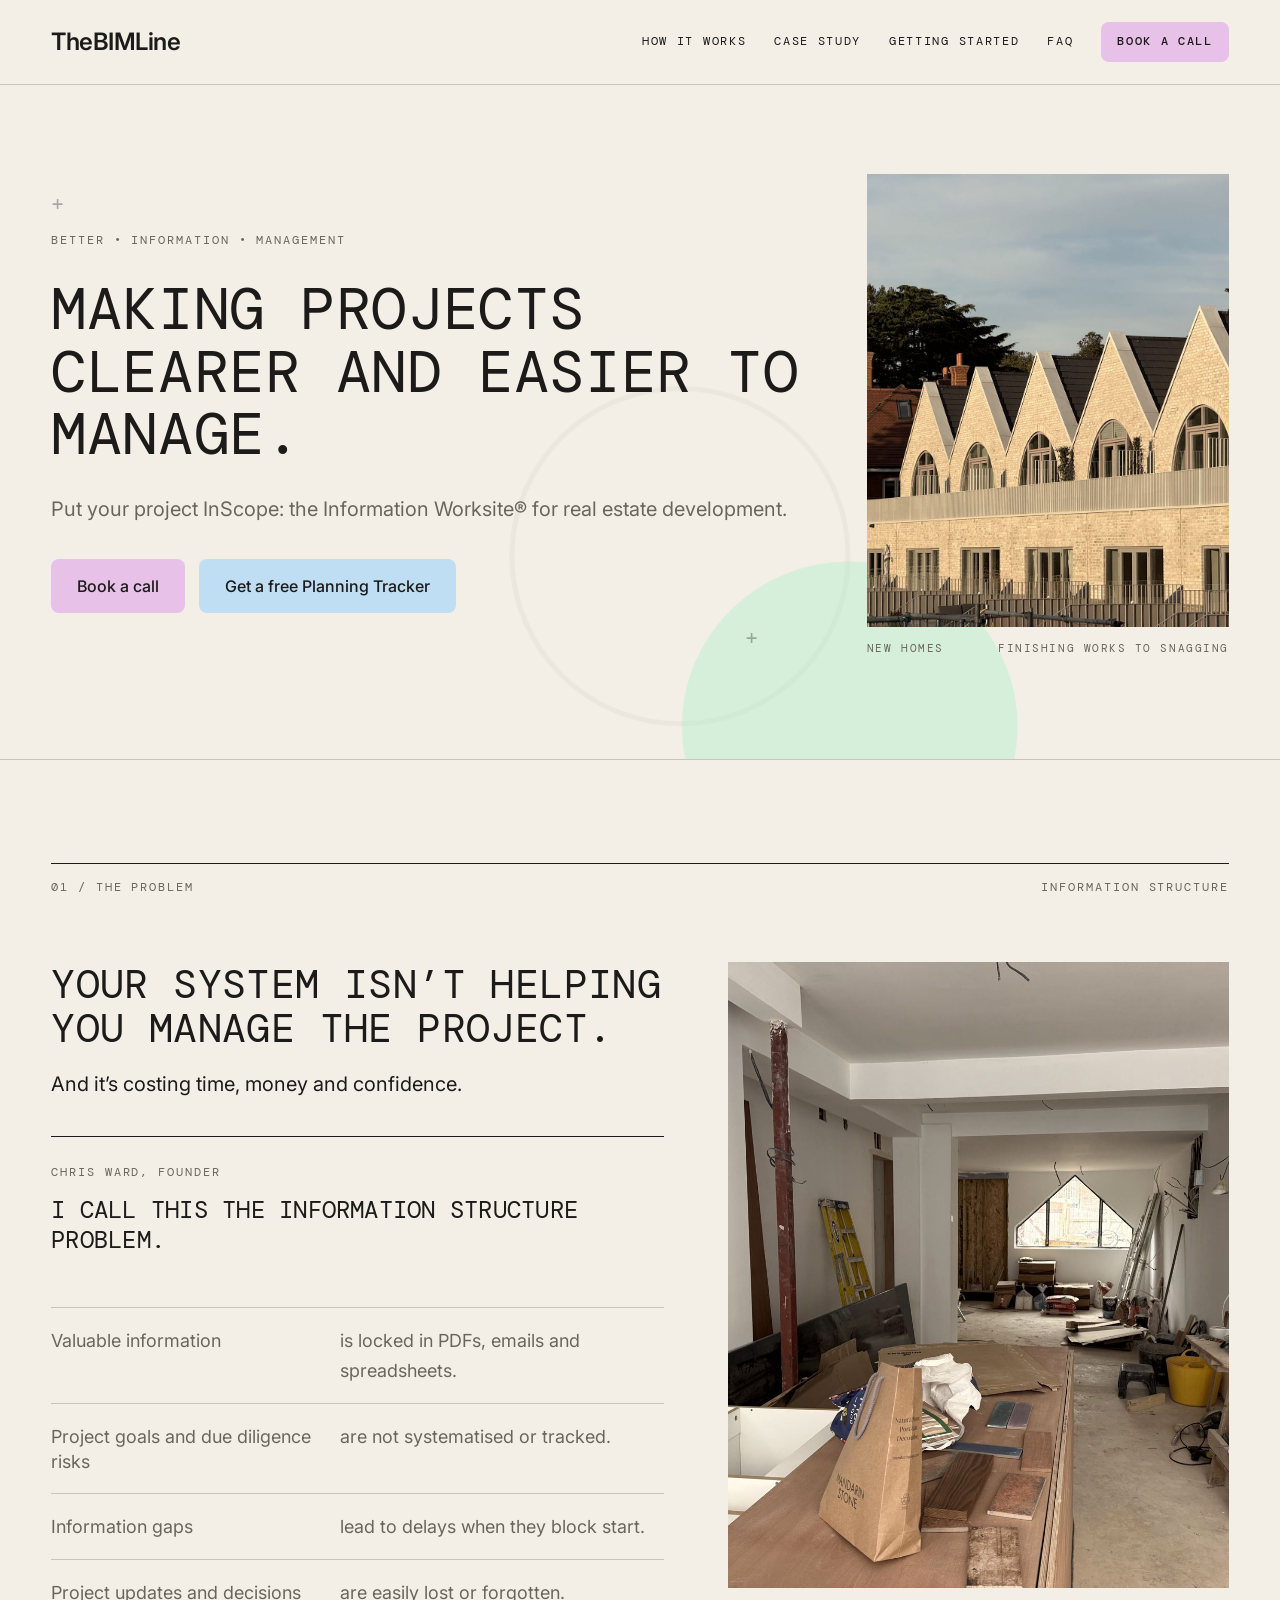
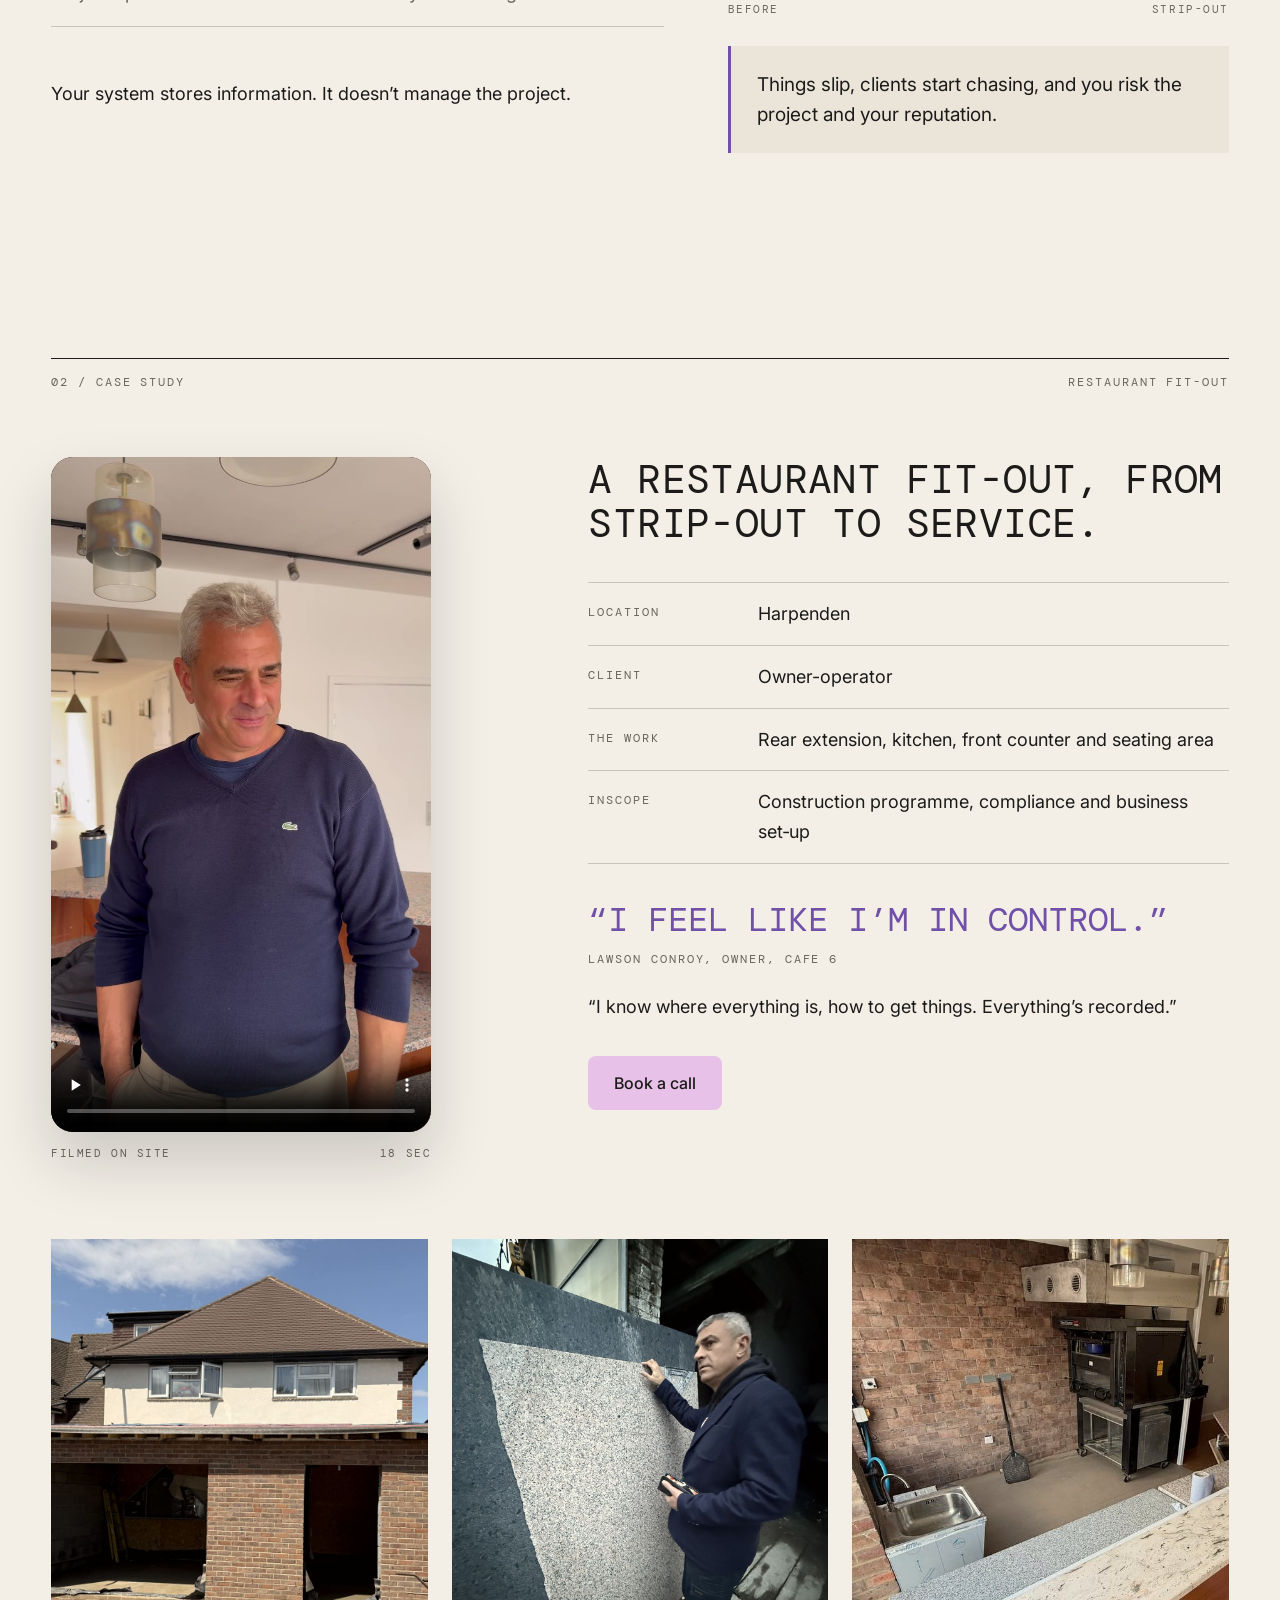
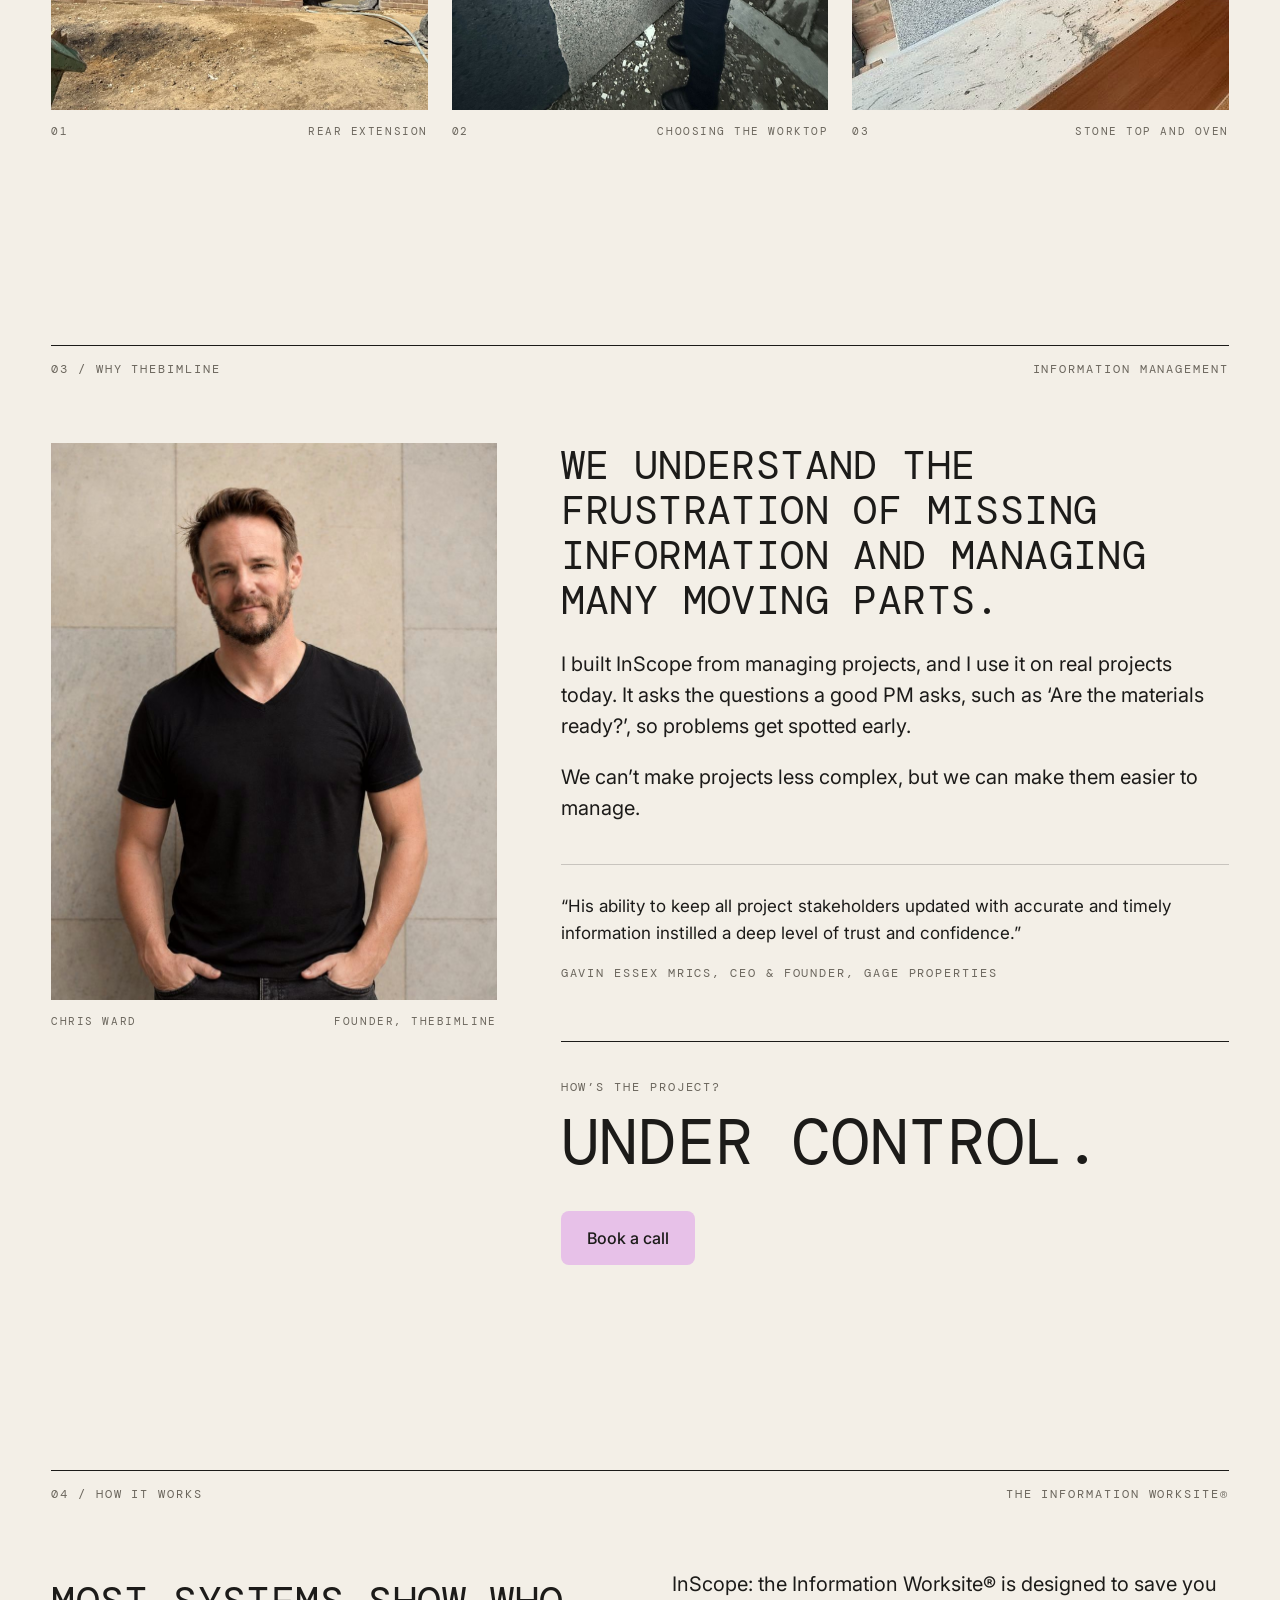
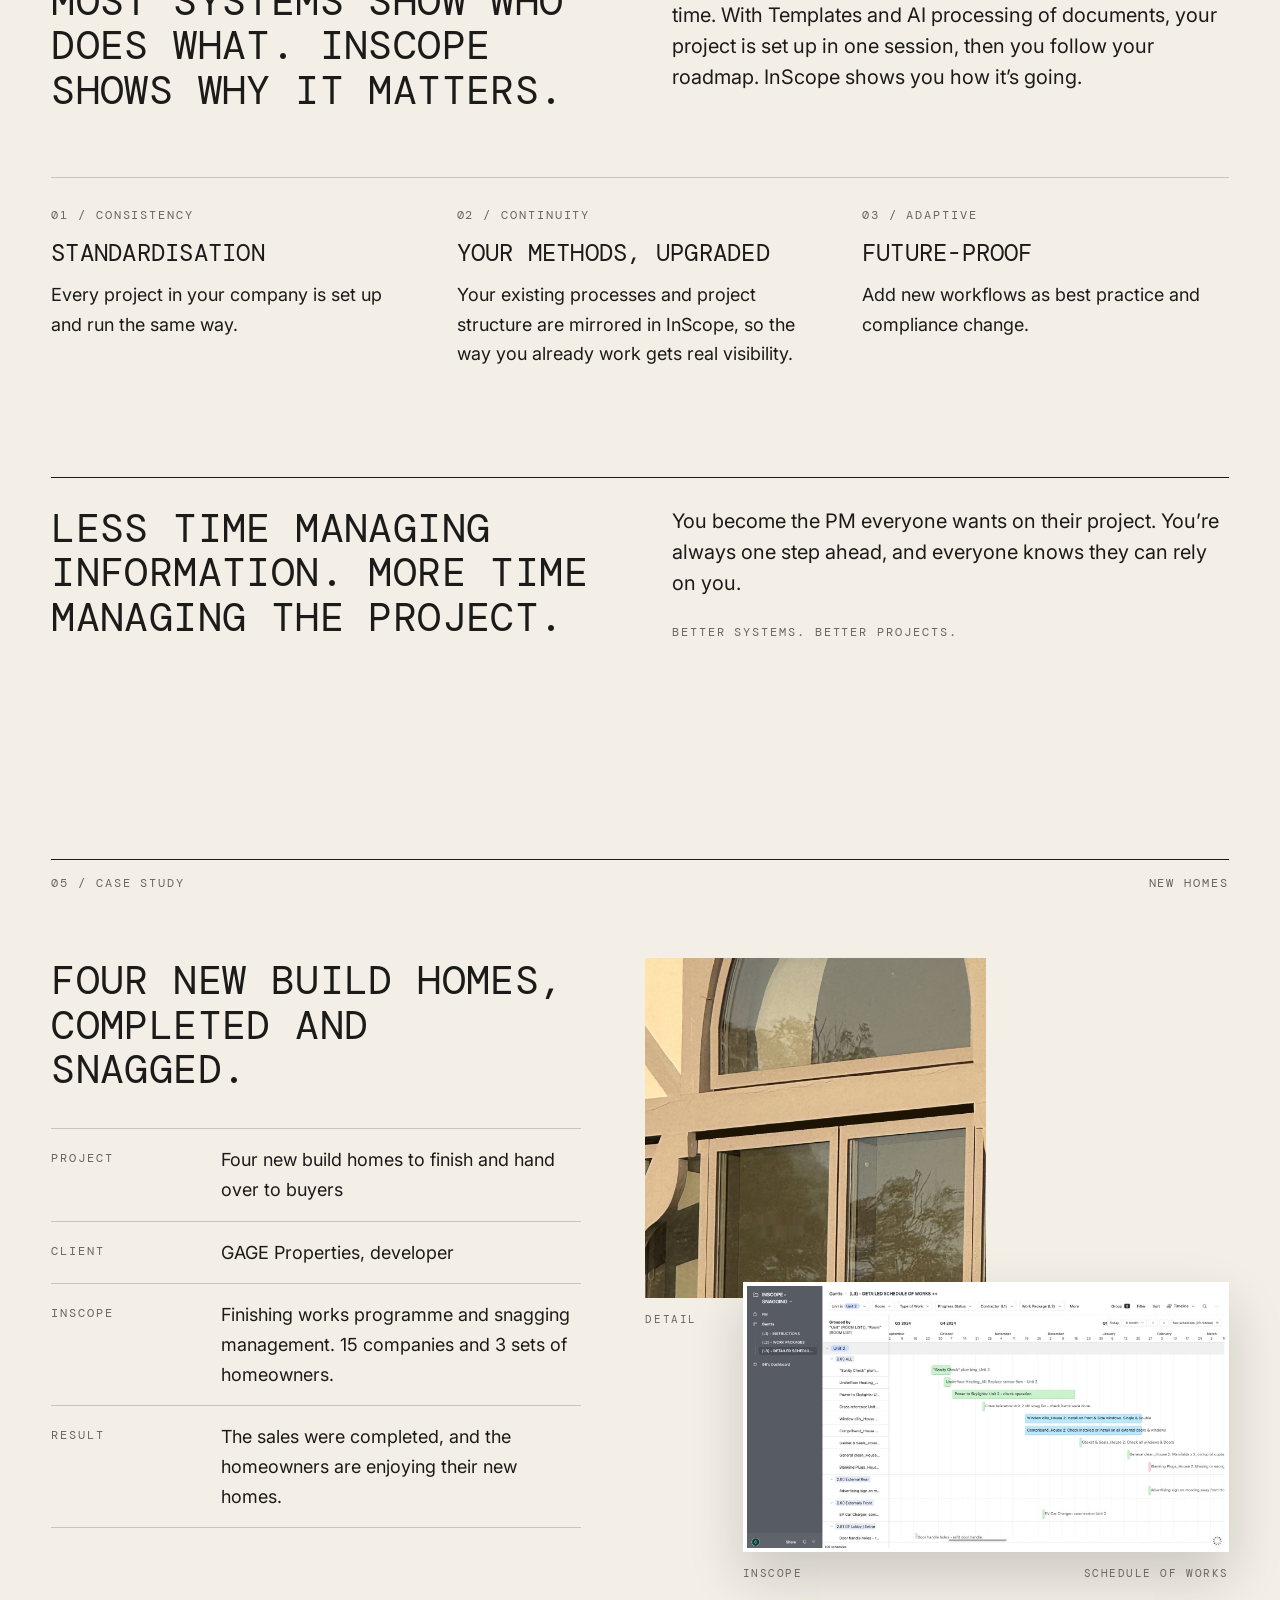
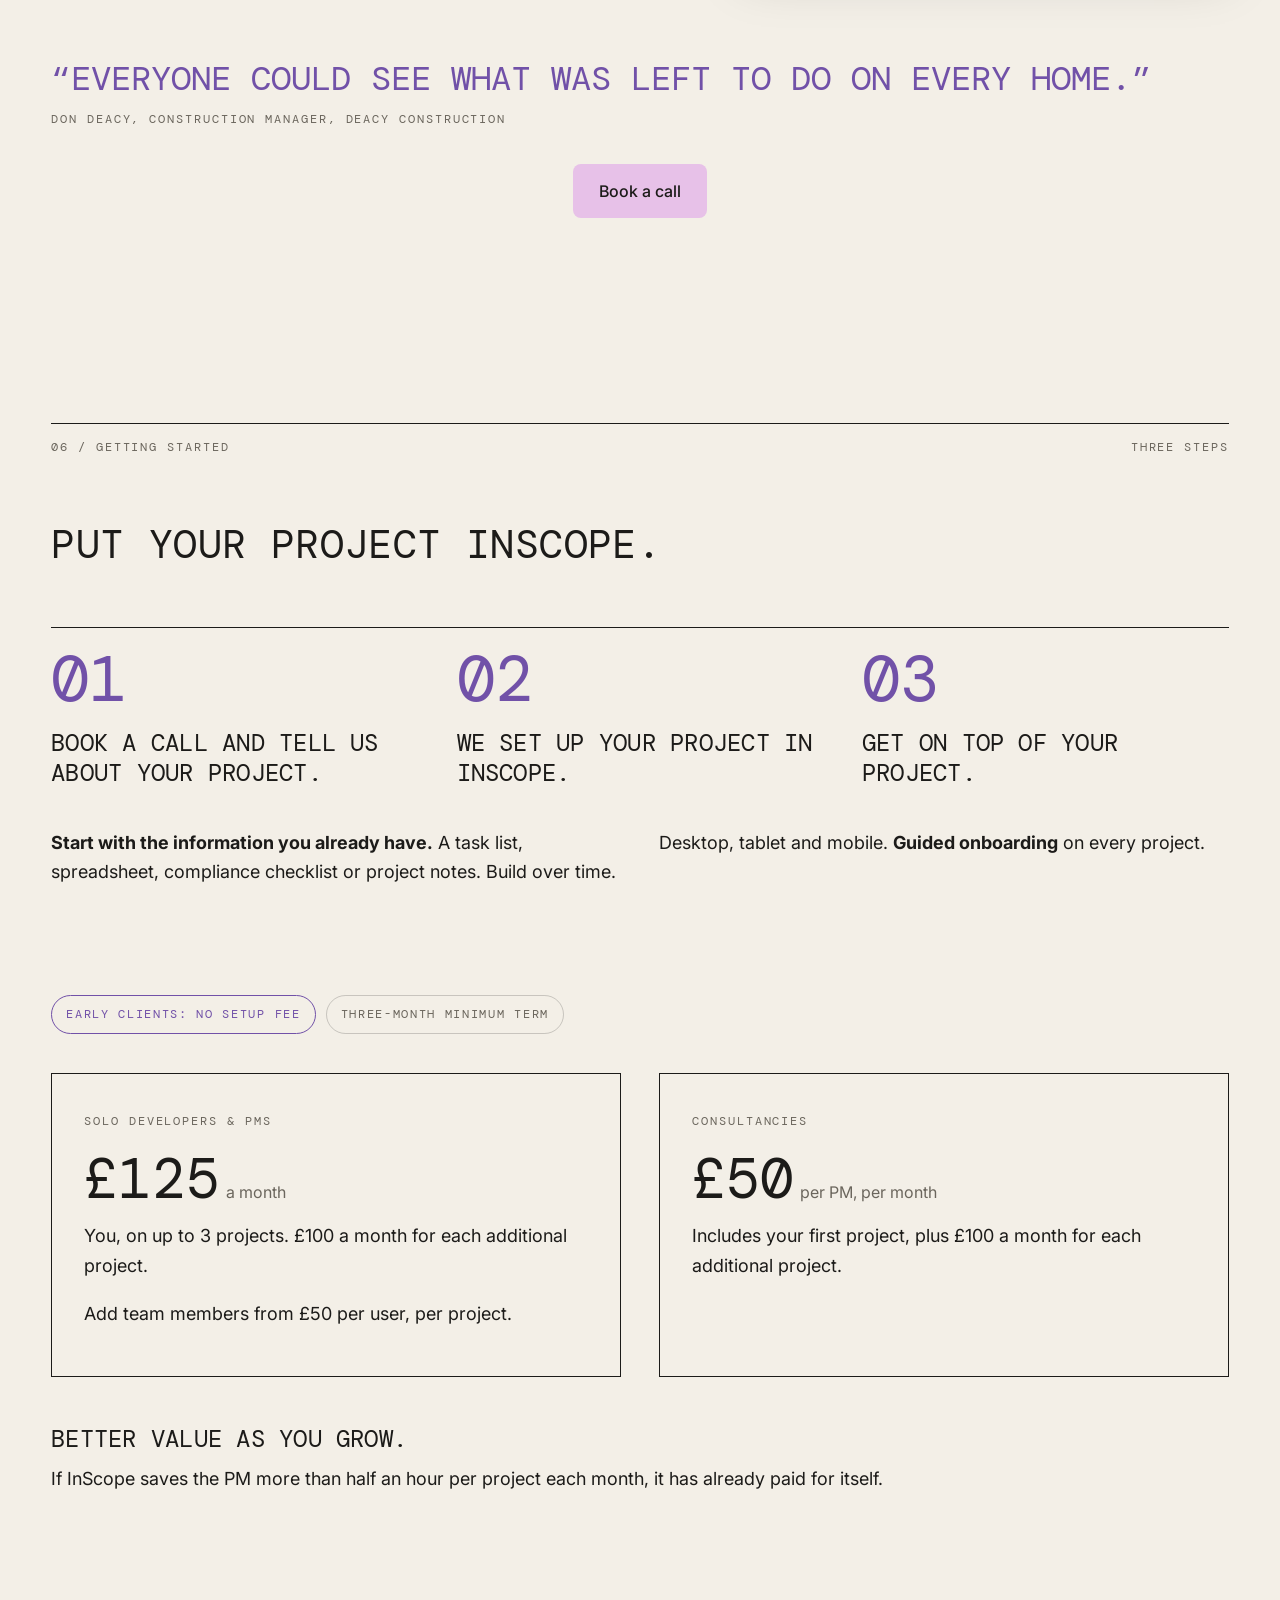
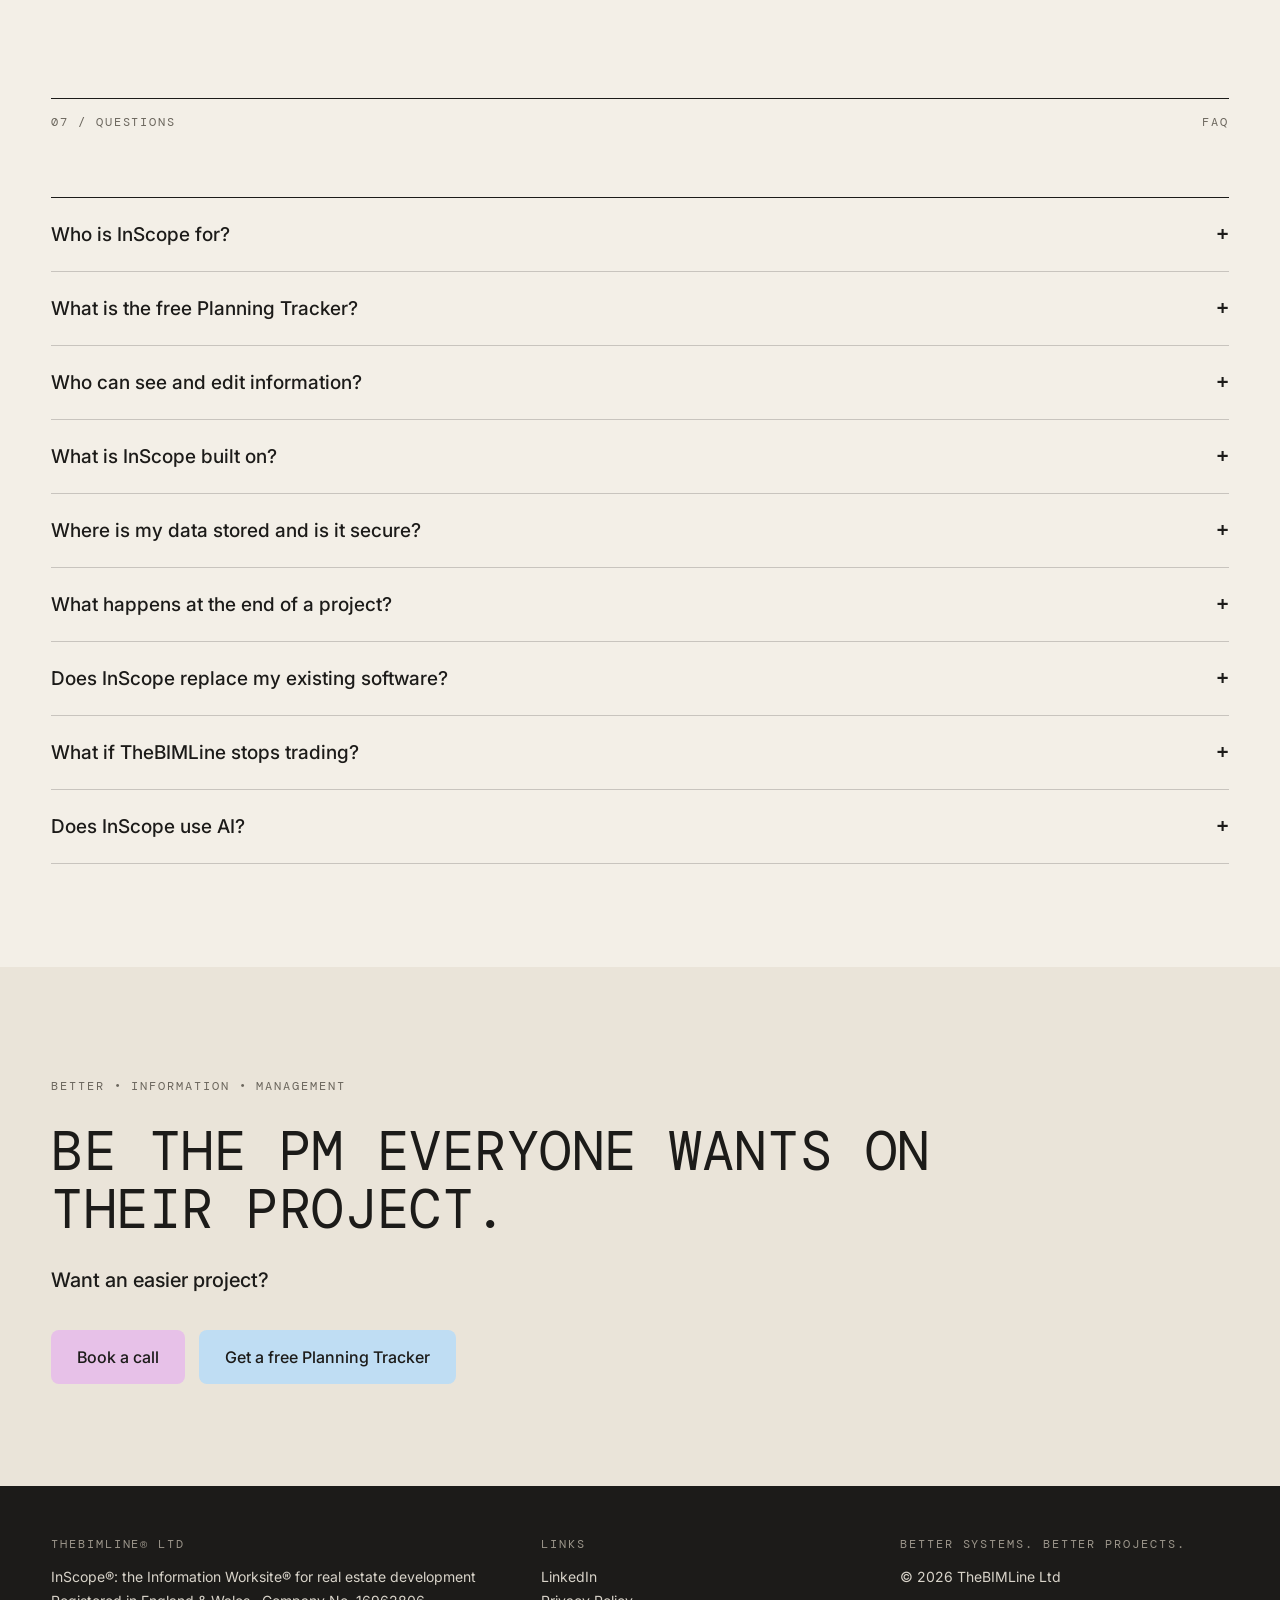
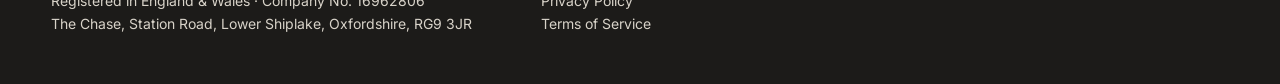
==== commit fe07425d: "Move "stores information" line below the symptoms as a summary" ====
--- a/index.html
+++ b/index.html
@@ -261,7 +261,6 @@
         <div class="named">
           <p class="label">Chris Ward, founder</p>
           <h3 class="h3">I call this the information structure problem.</h3>
-          <p>Your system stores information. It doesn’t manage the project.</p>
         </div>
 
         <div class="symptoms">
@@ -270,6 +269,7 @@
           <div class="sym-row"><strong>Information gaps</strong><span>lead to delays when they block start.</span></div>
           <div class="sym-row"><strong>Project updates and decisions</strong><span>are easily lost or forgotten.</span></div>
         </div>
+        <p style="margin-top:52px">Your system stores information. It doesn’t manage the project.</p>
 
       </div>
       <figure class="problem-photo">
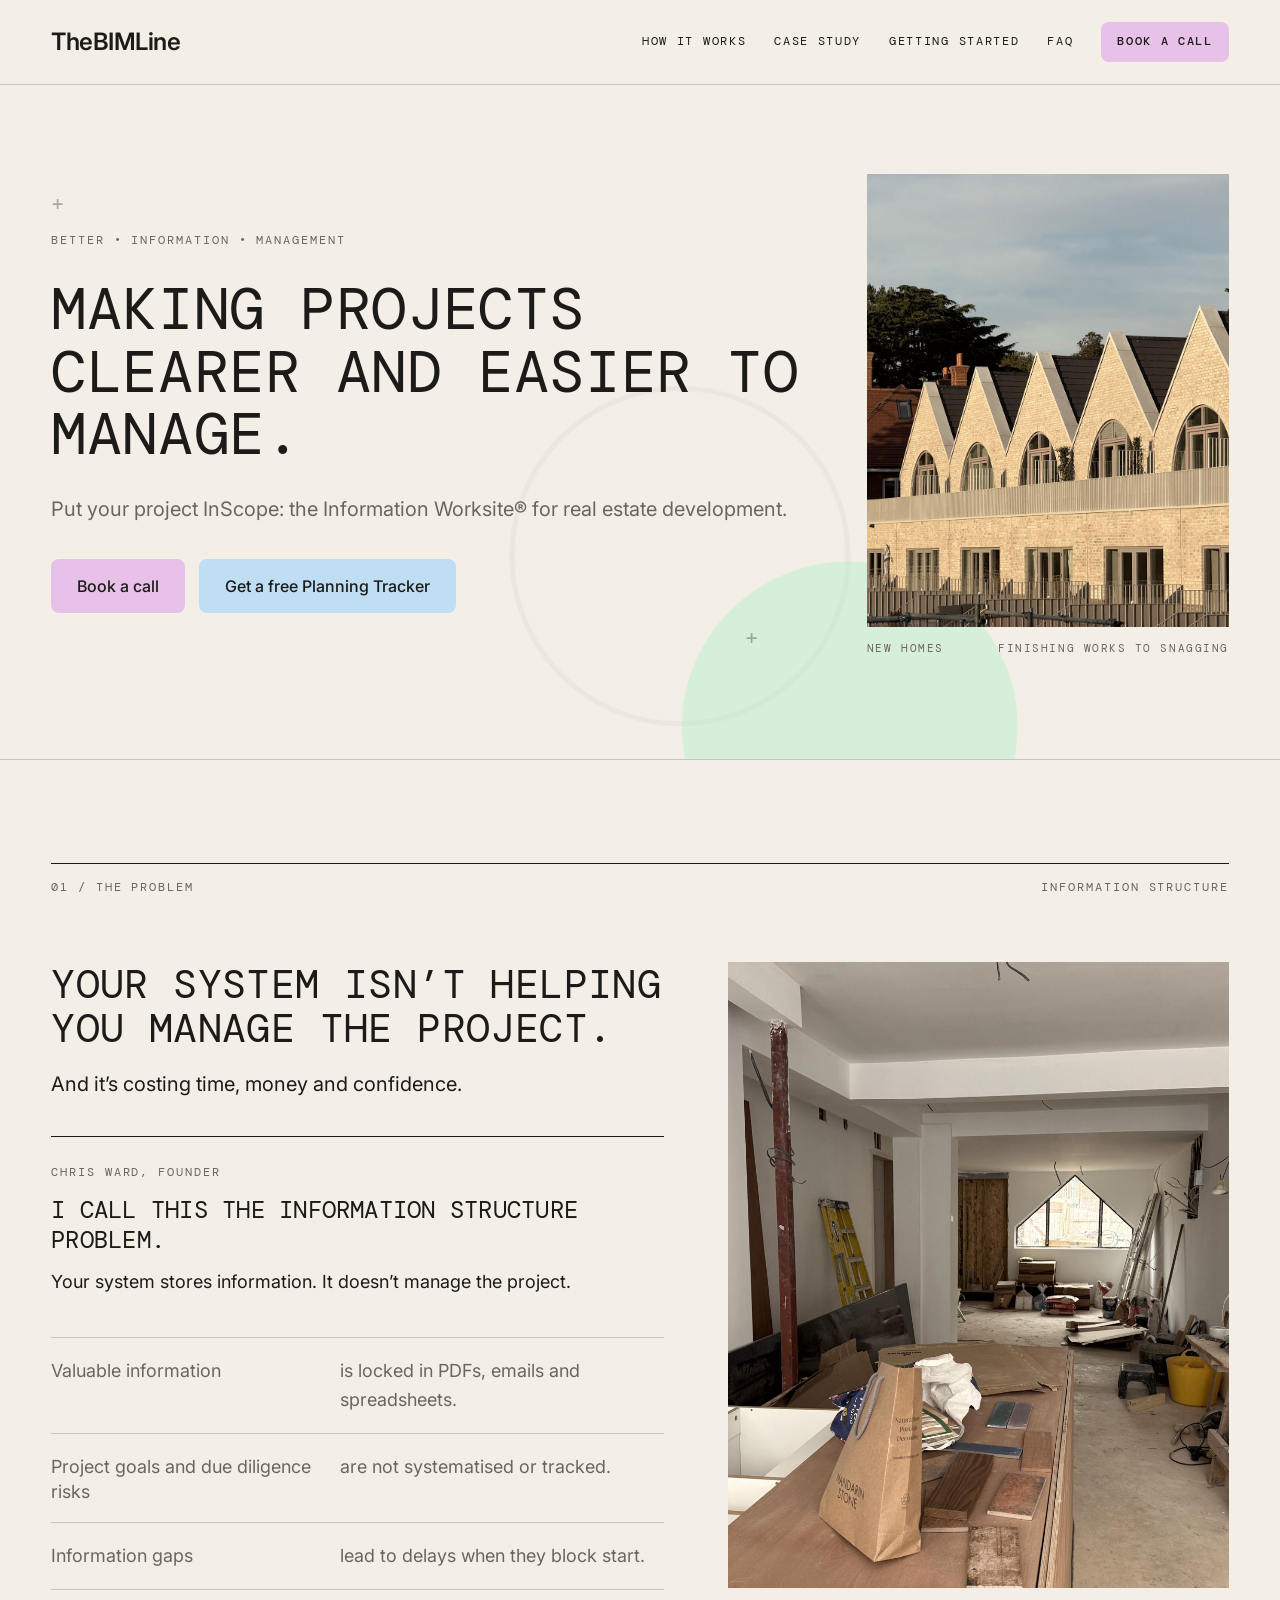
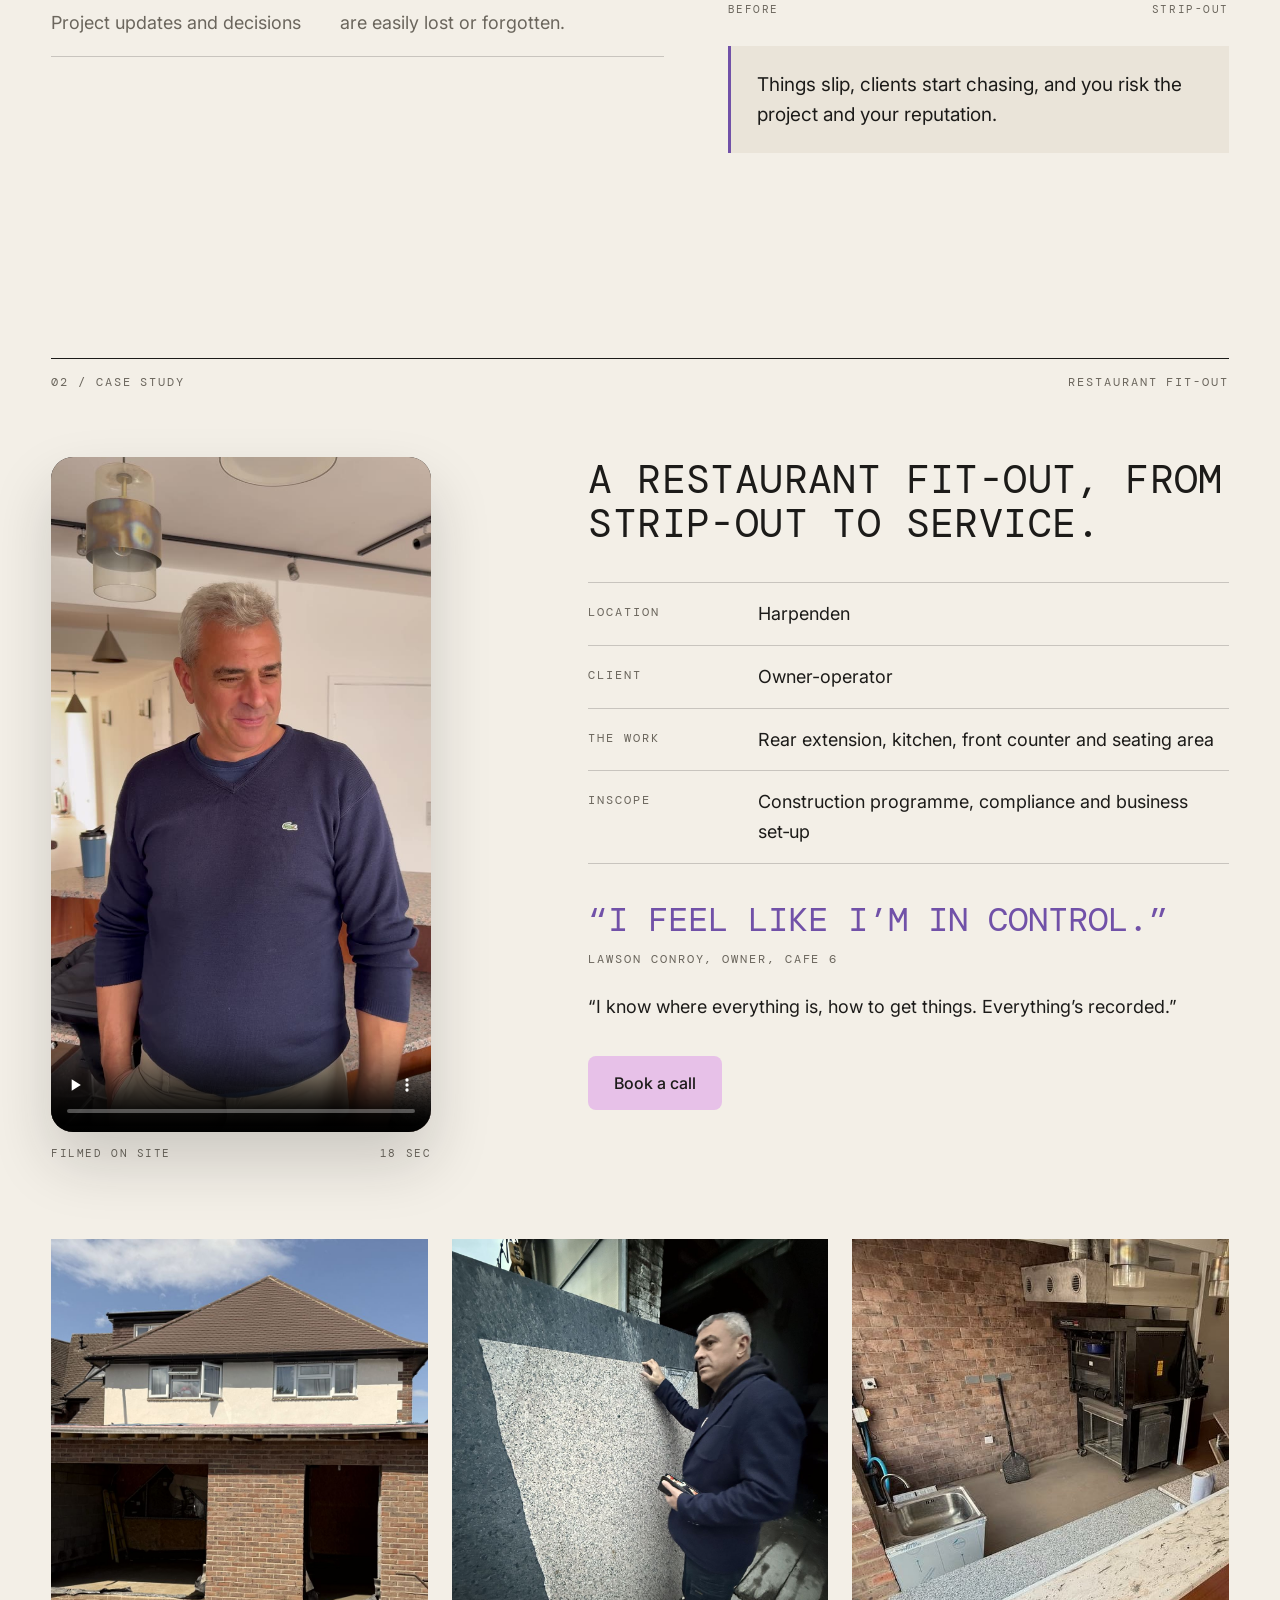
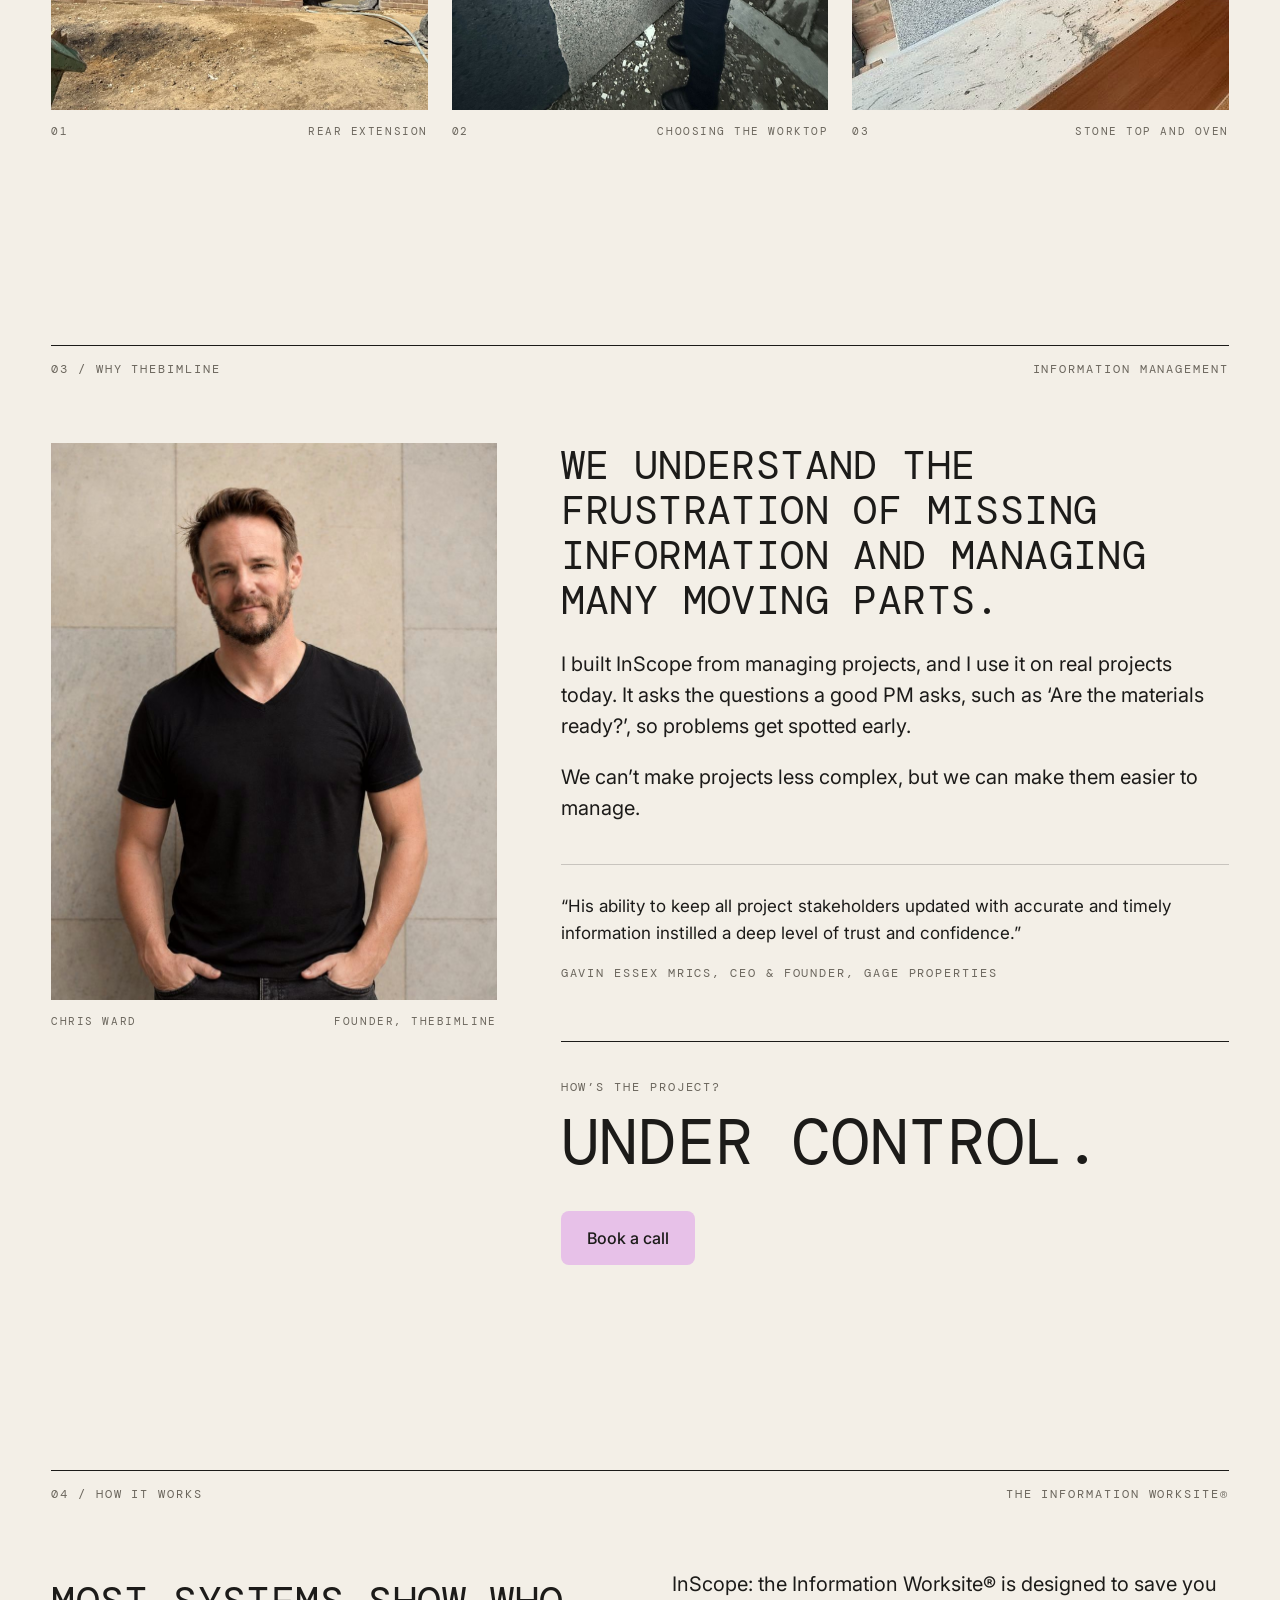
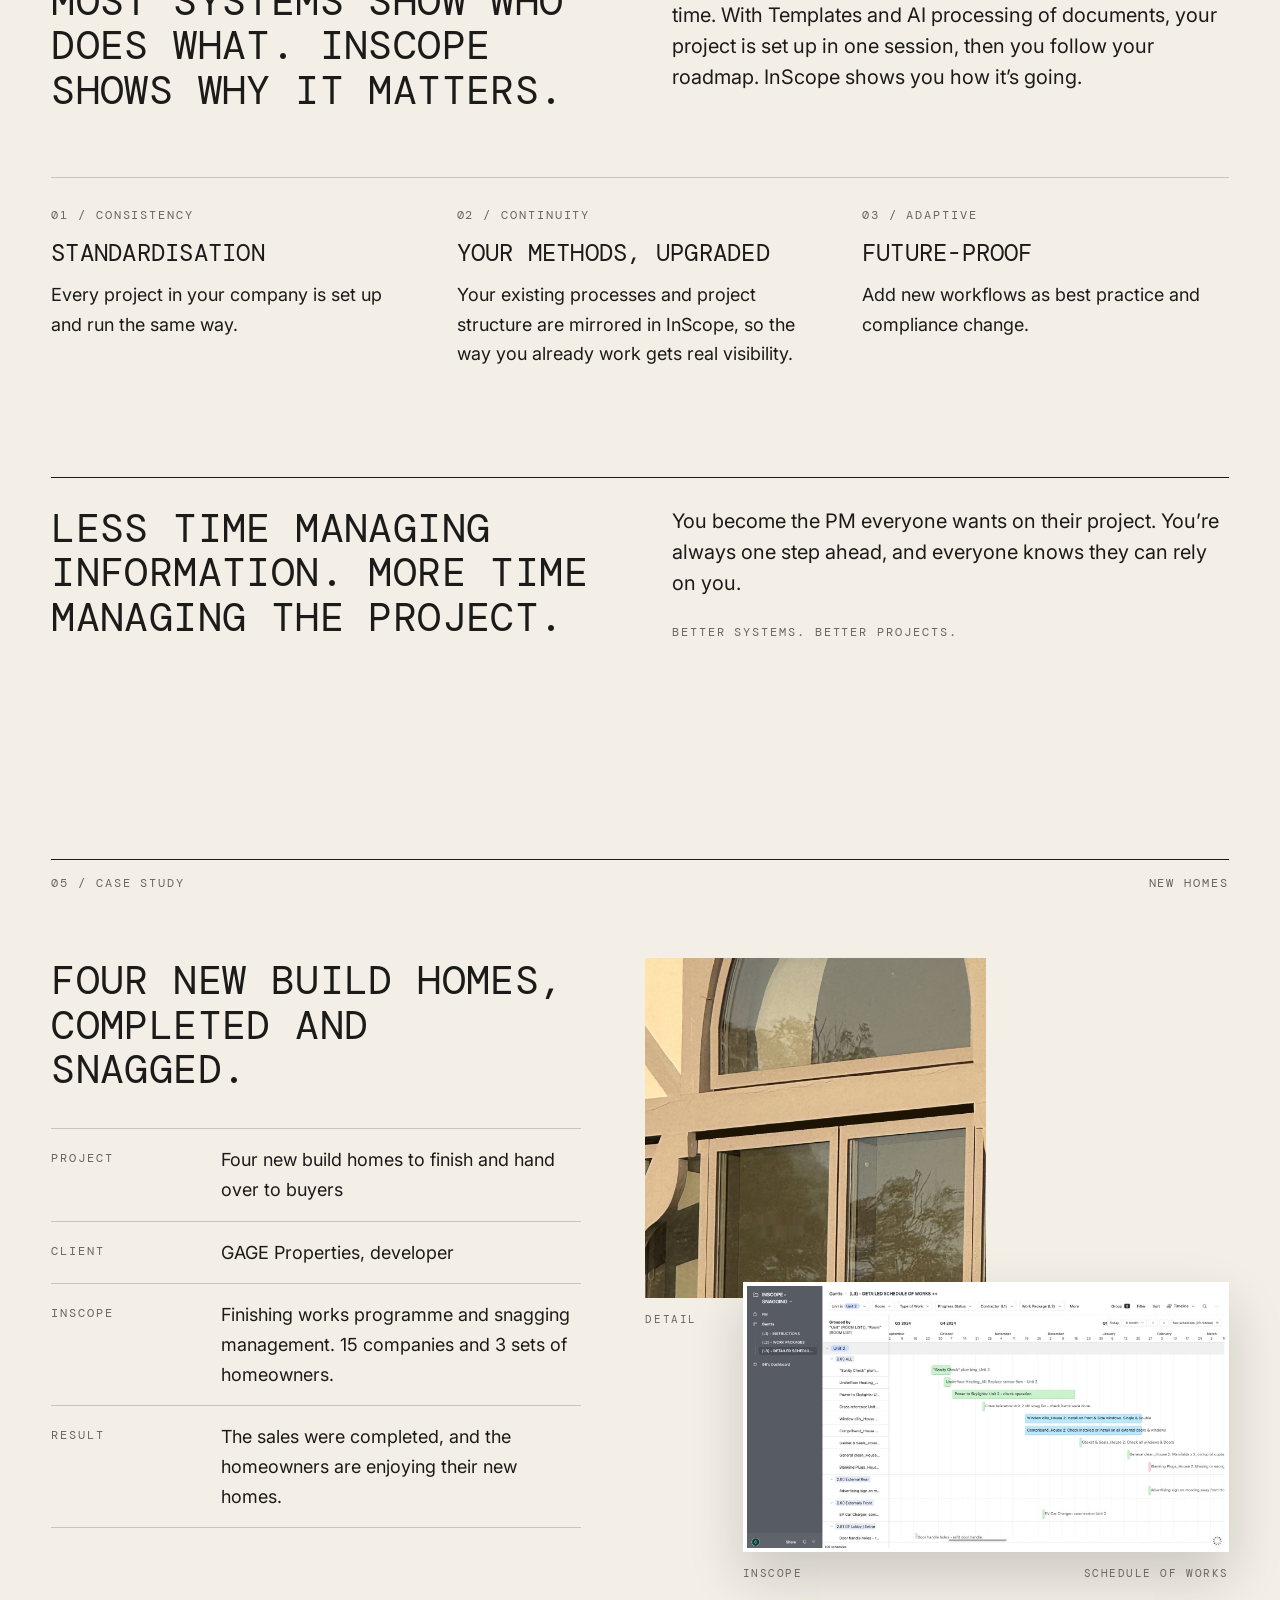
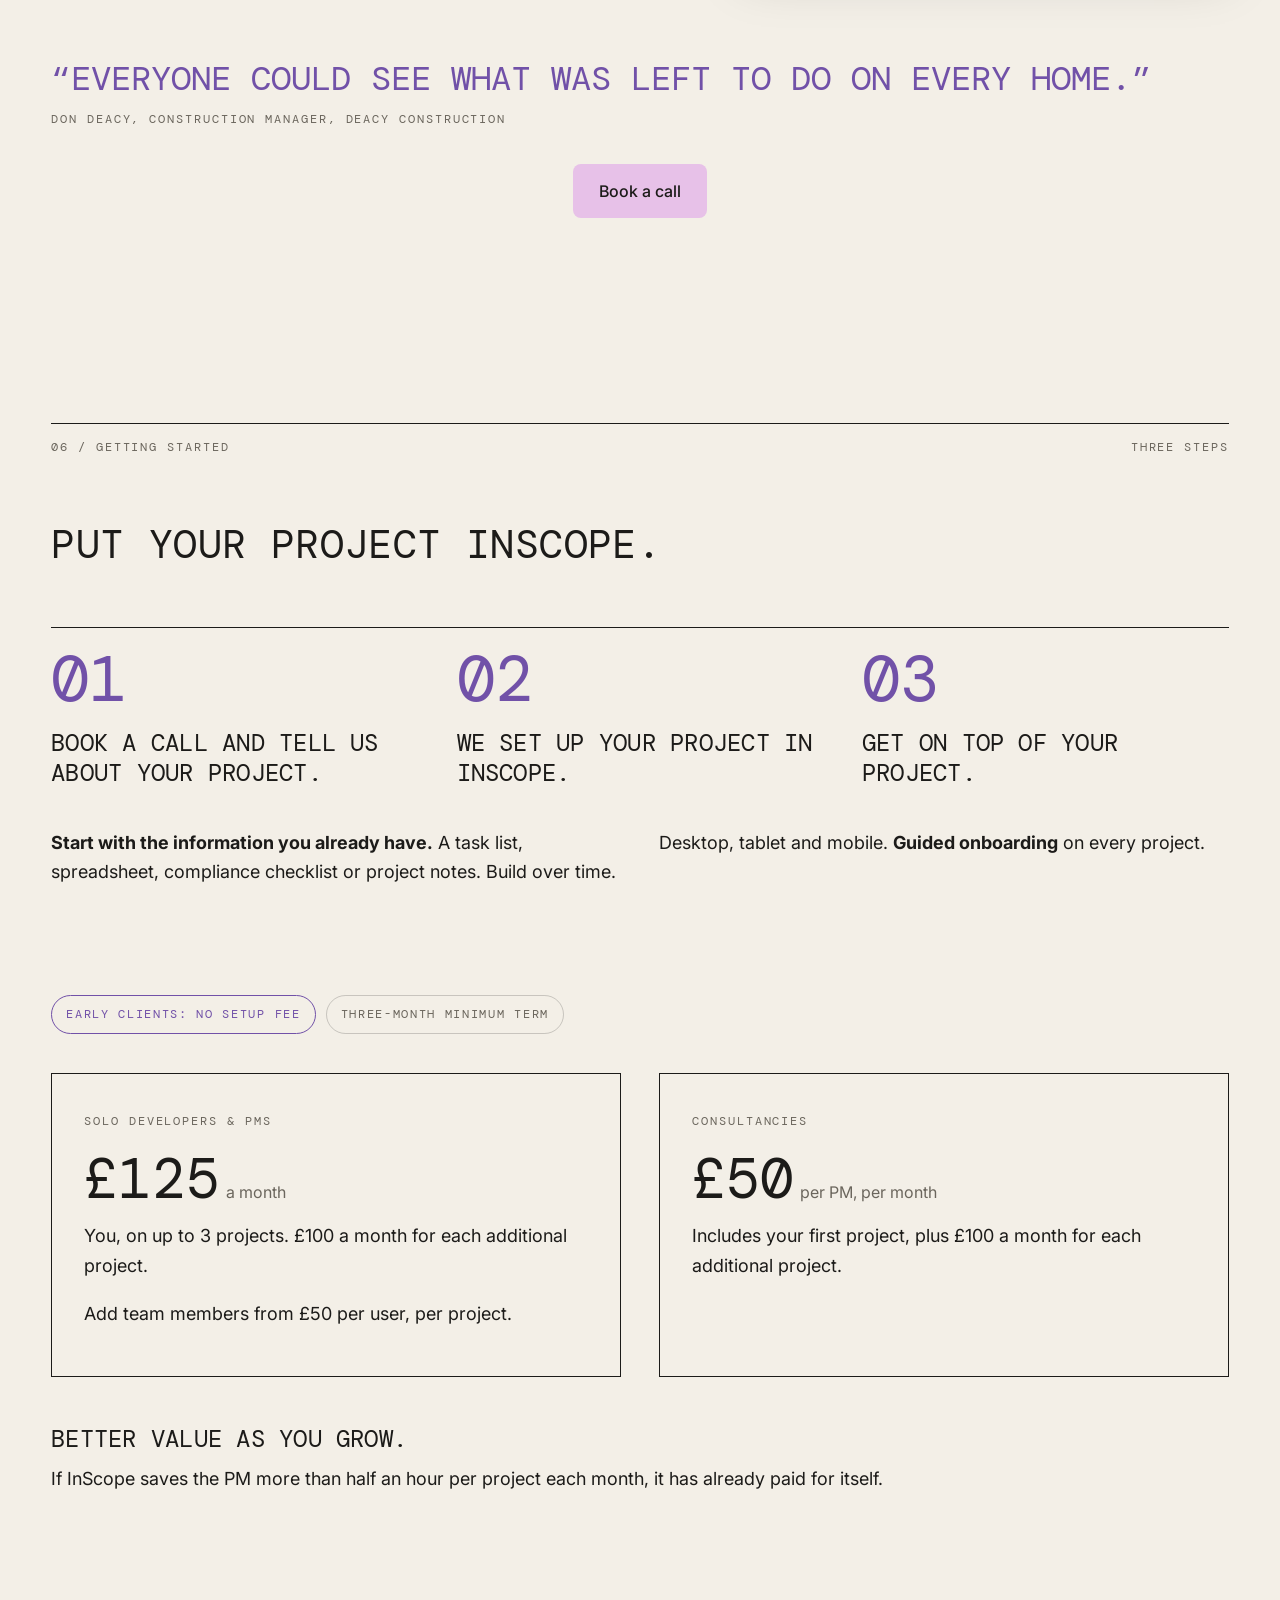
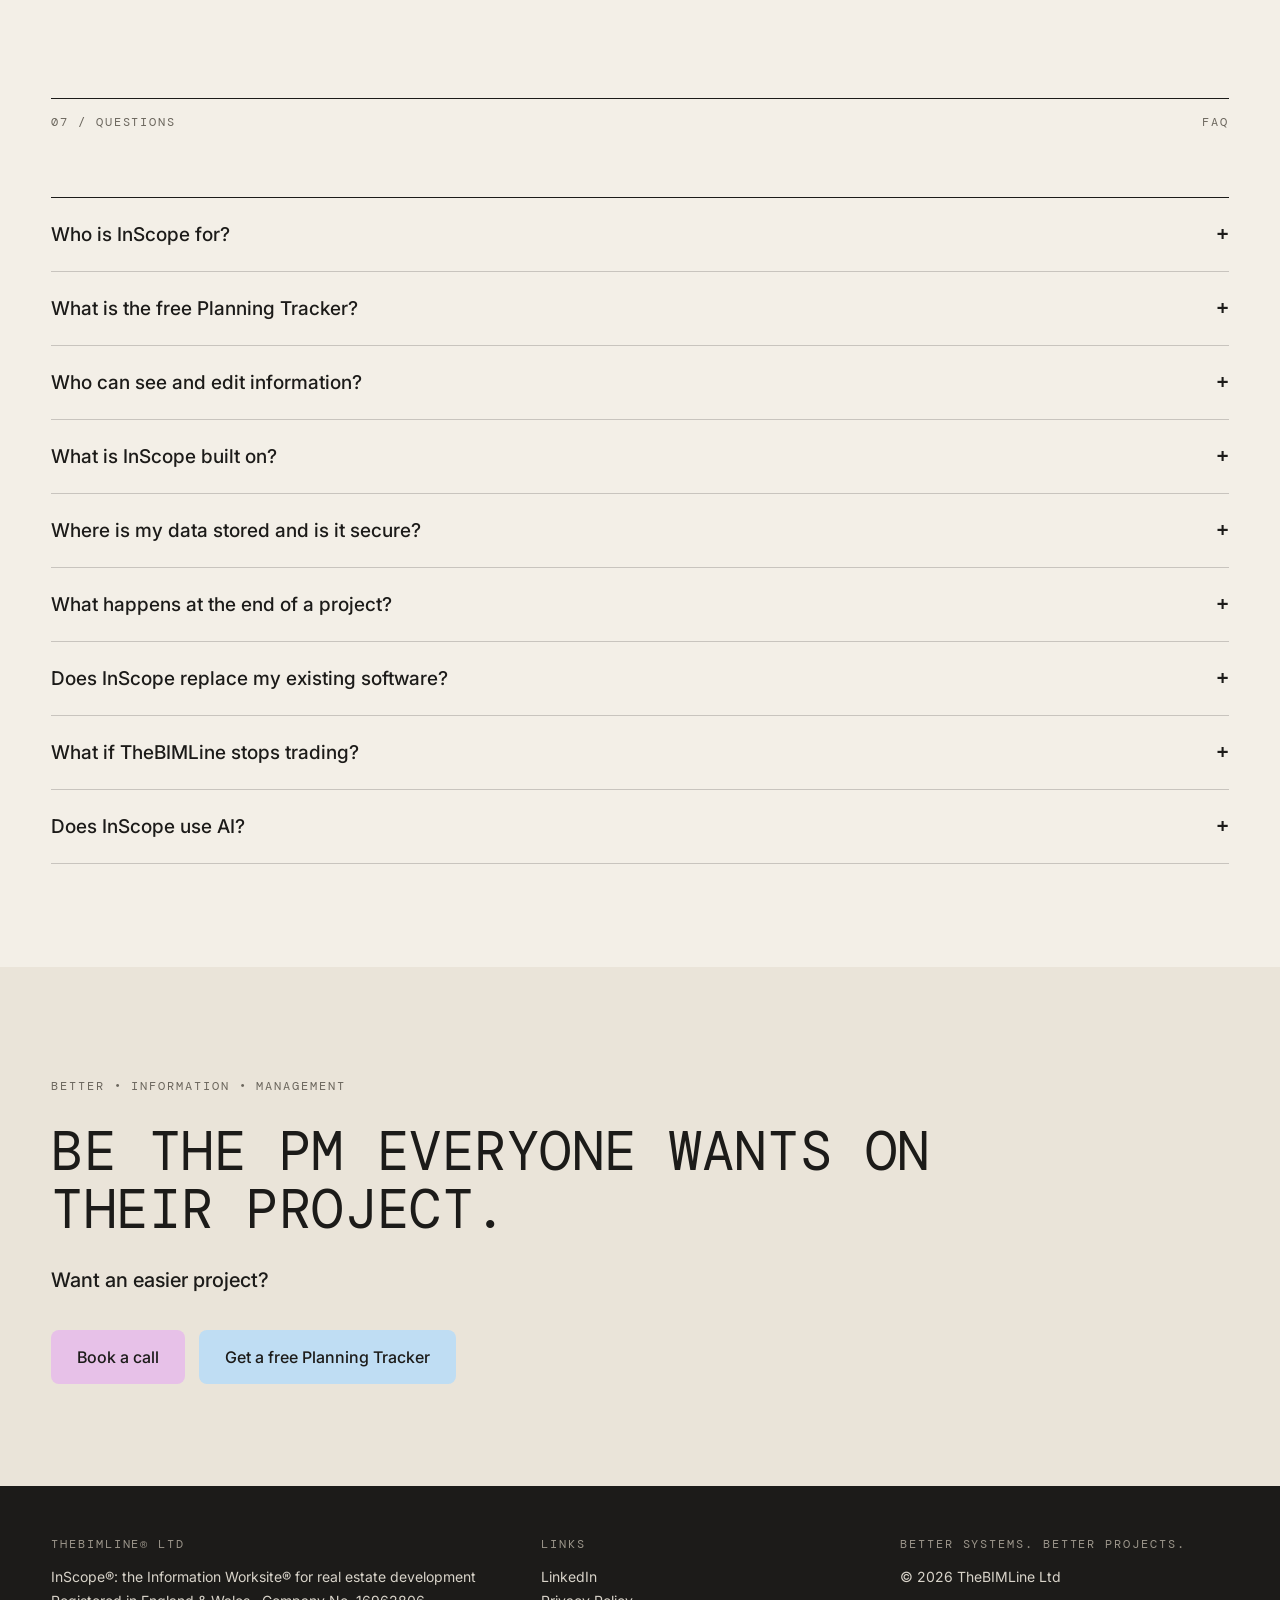
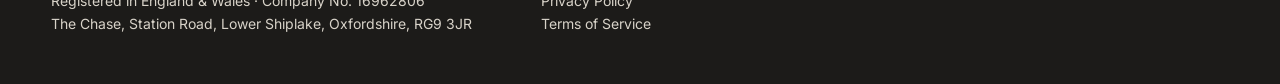
==== commit b9b59106: "Move "stores information" line back under the heading" ====
--- a/index.html
+++ b/index.html
@@ -261,6 +261,7 @@
         <div class="named">
           <p class="label">Chris Ward, founder</p>
           <h3 class="h3">I call this the information structure problem.</h3>
+          <p>Your system stores information. It doesn’t manage the project.</p>
         </div>
 
         <div class="symptoms">
@@ -269,7 +270,6 @@
           <div class="sym-row"><strong>Information gaps</strong><span>lead to delays when they block start.</span></div>
           <div class="sym-row"><strong>Project updates and decisions</strong><span>are easily lost or forgotten.</span></div>
         </div>
-        <p style="margin-top:52px">Your system stores information. It doesn’t manage the project.</p>
 
       </div>
       <figure class="problem-photo">
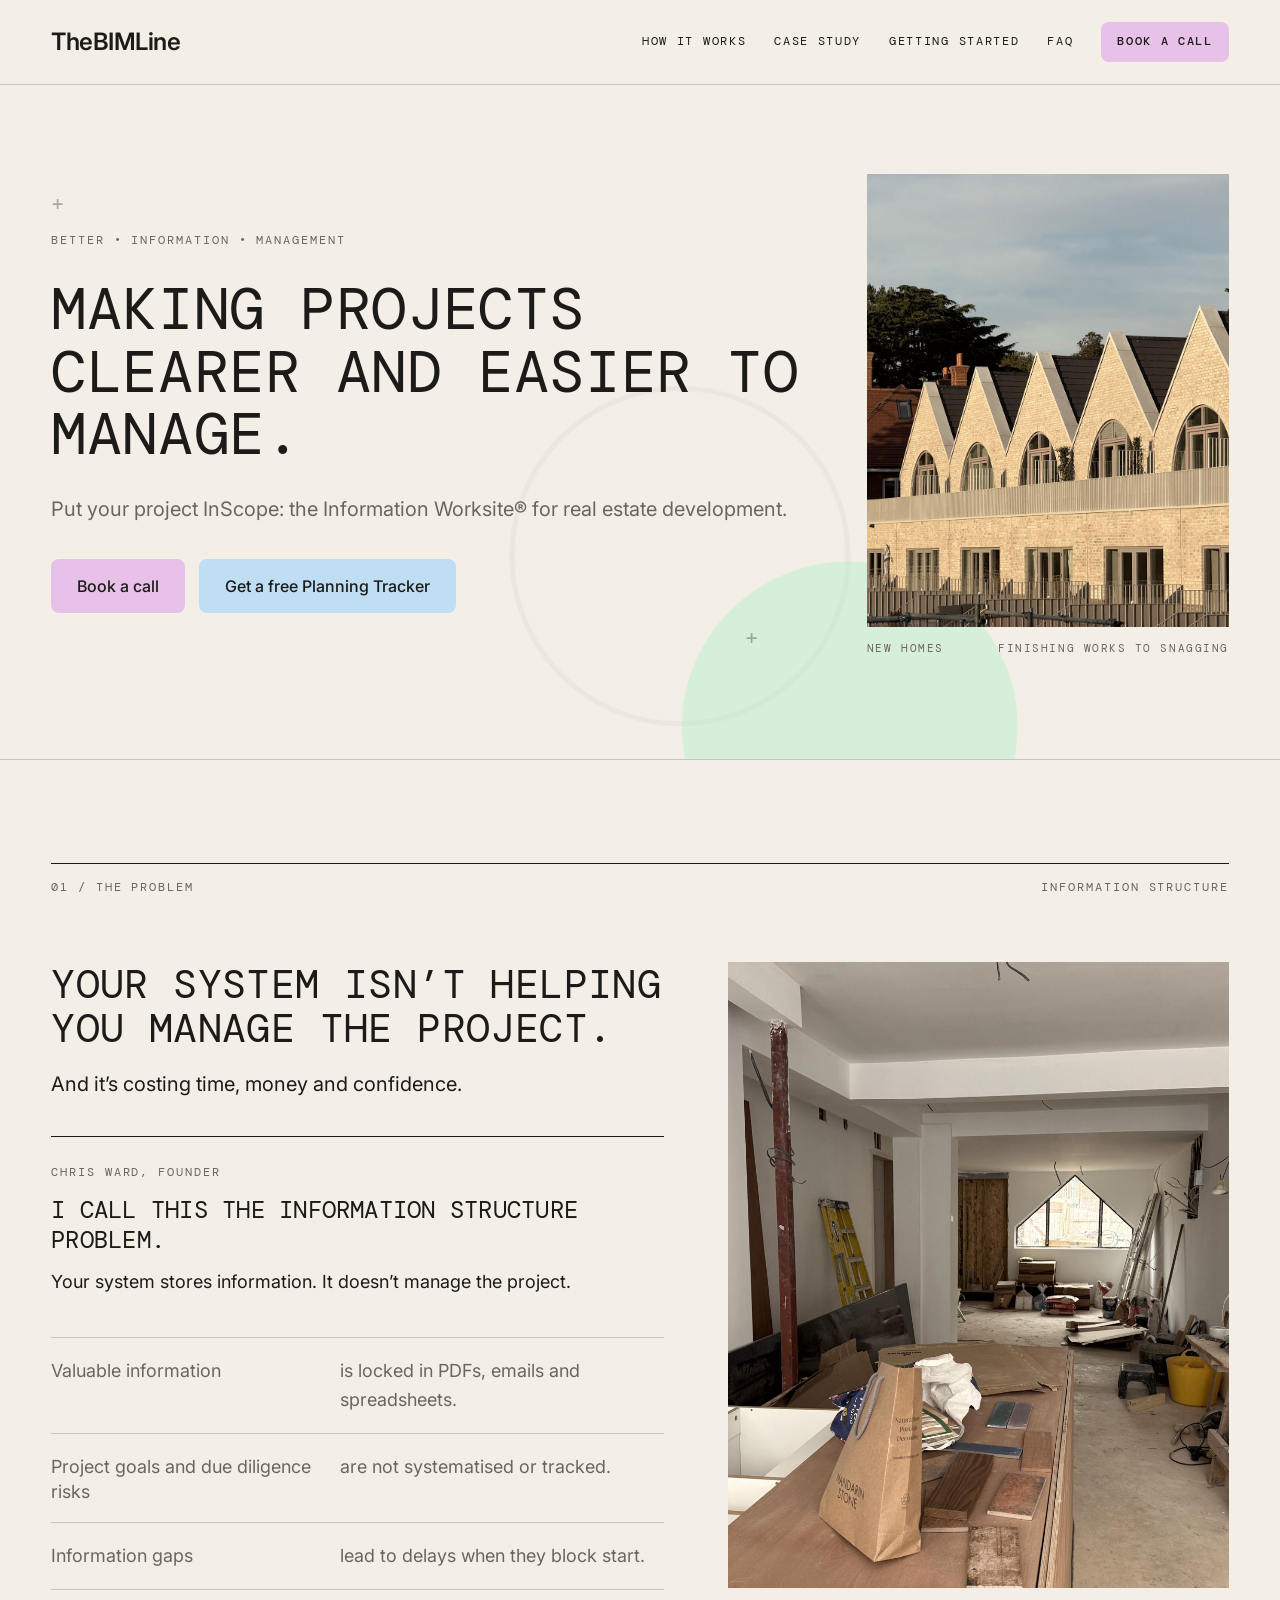
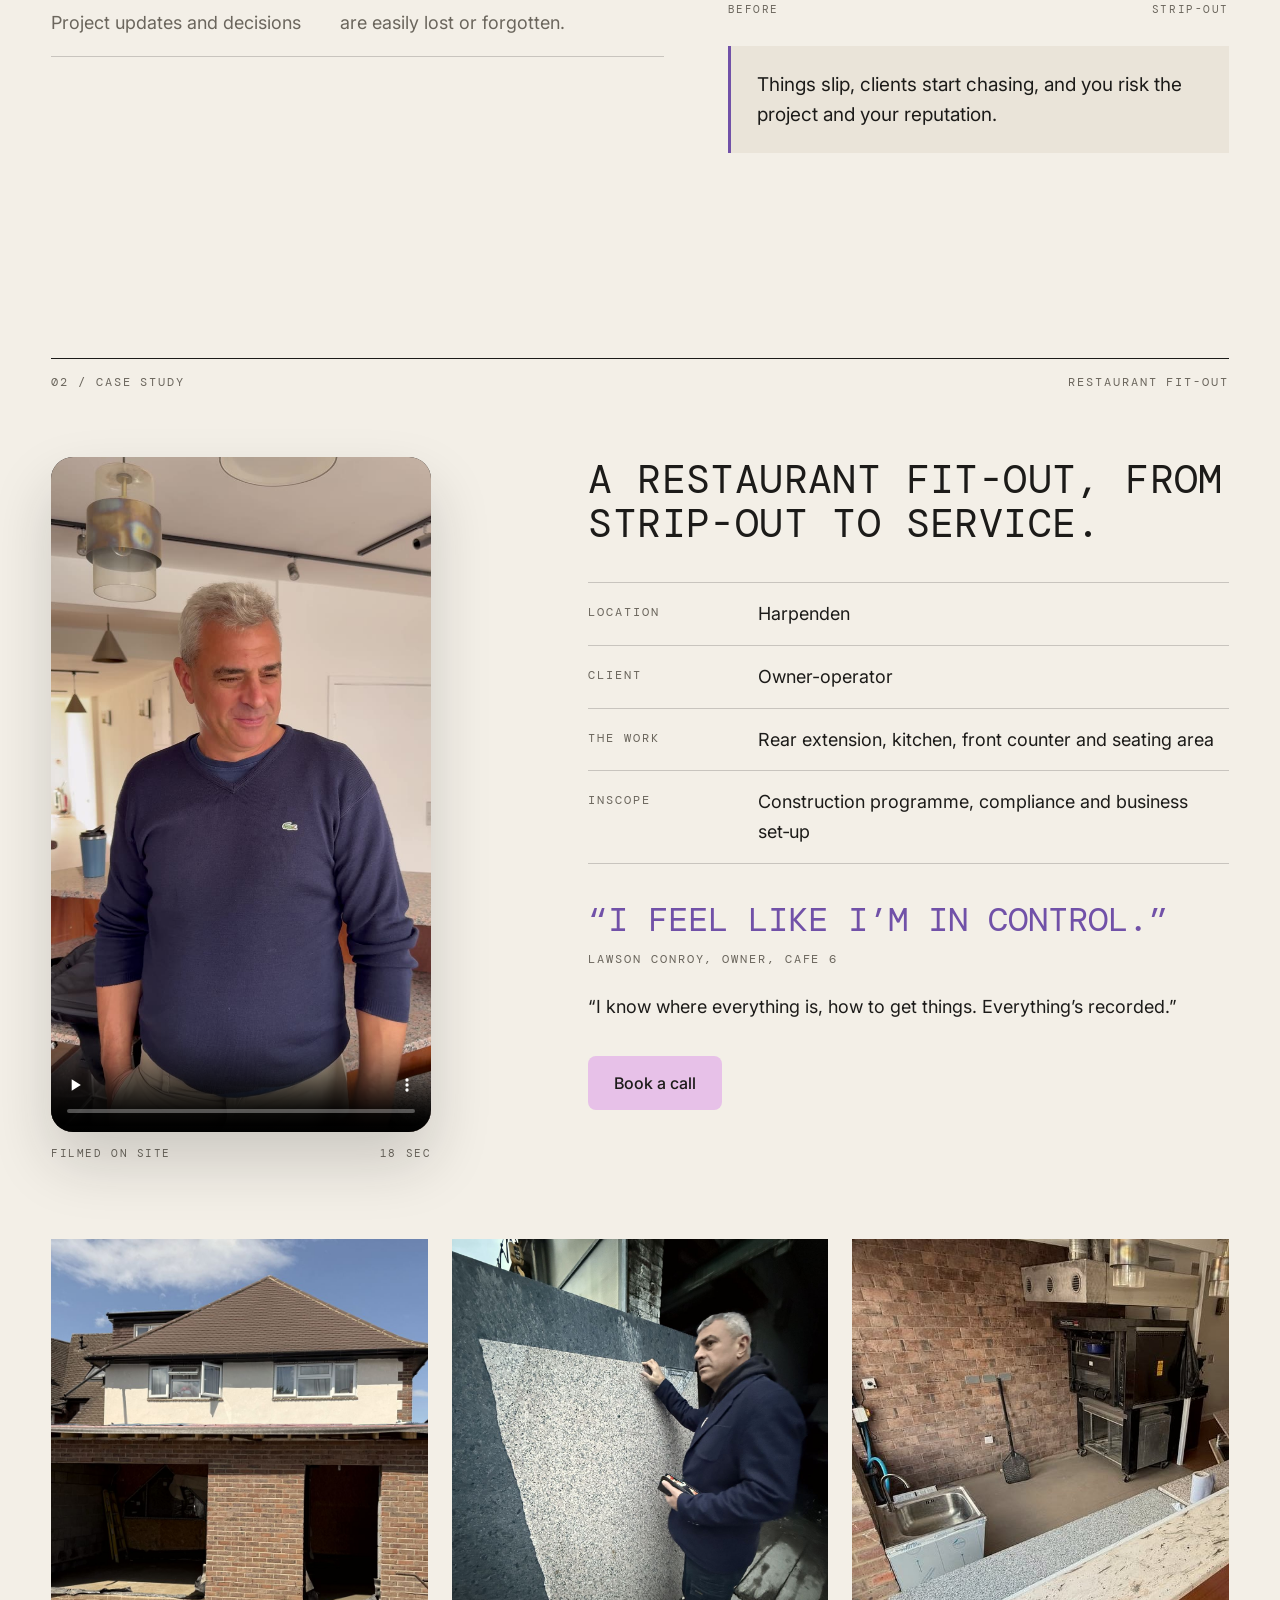
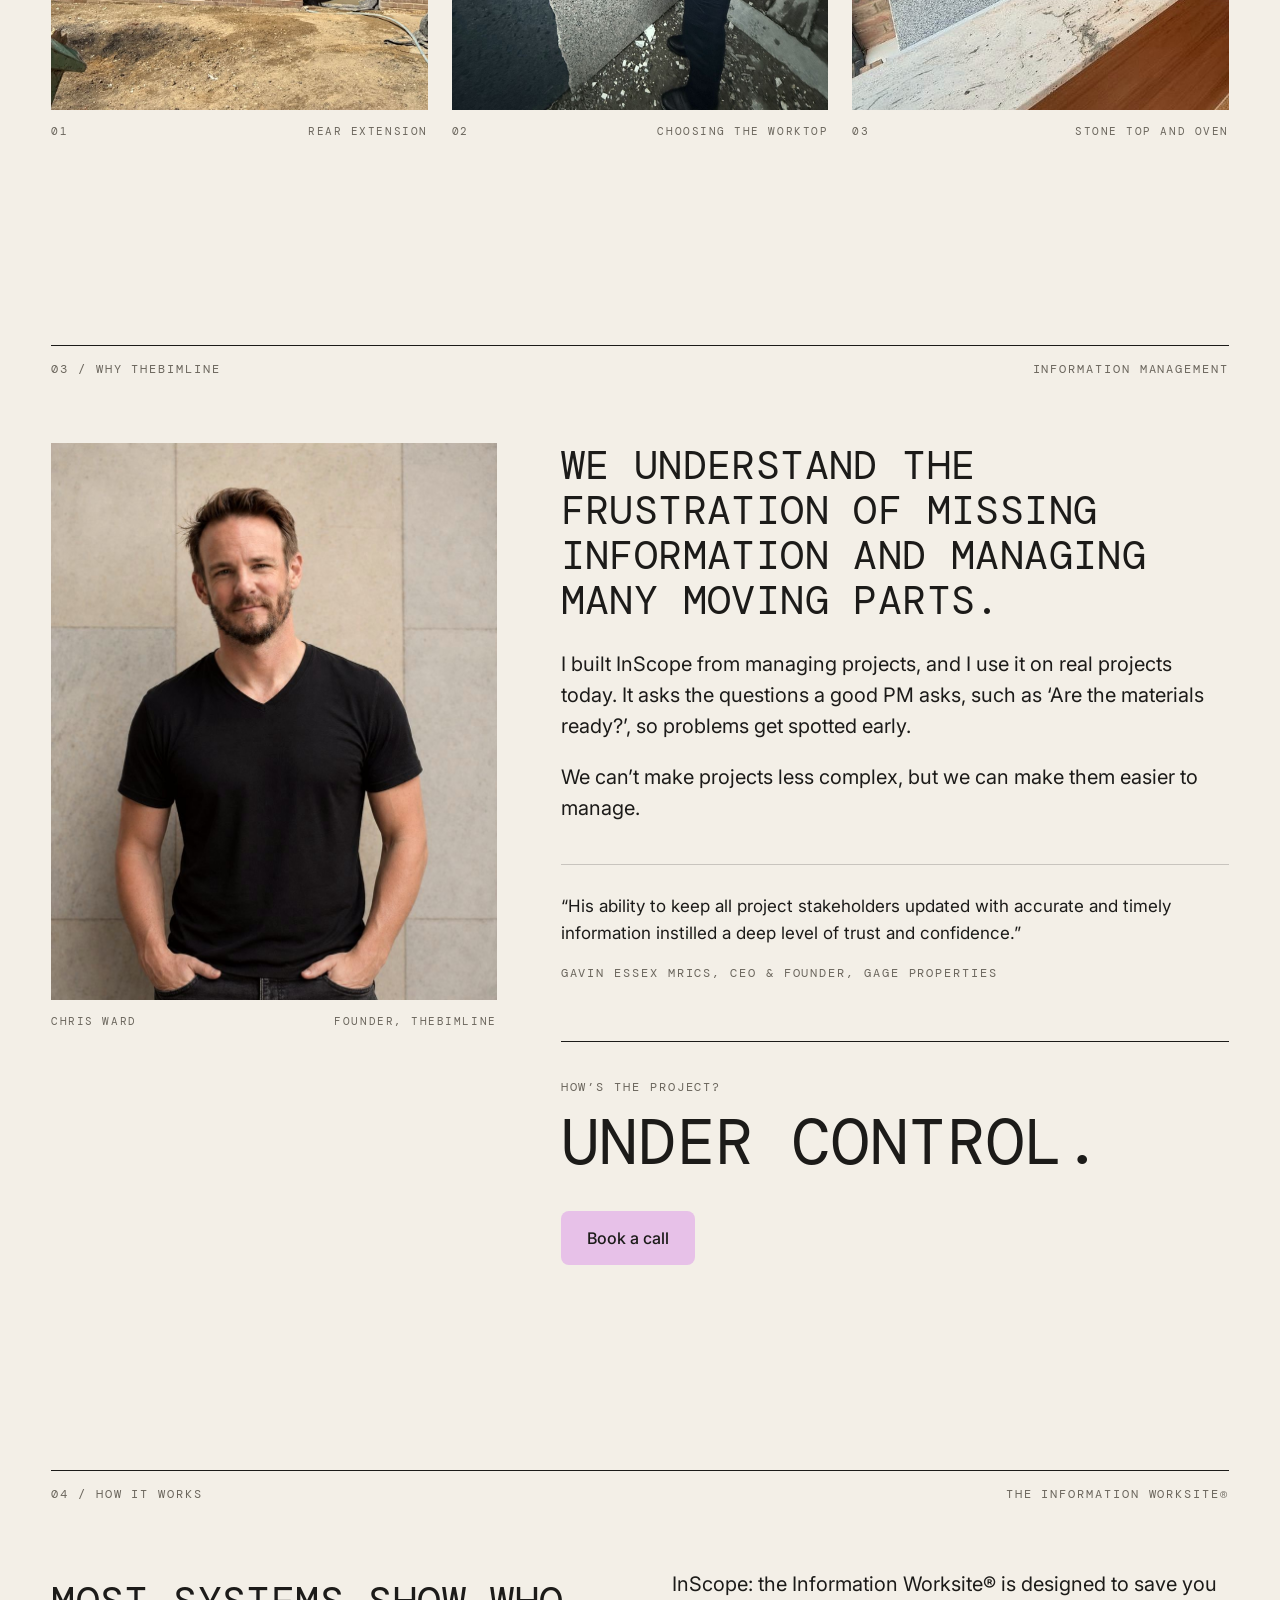
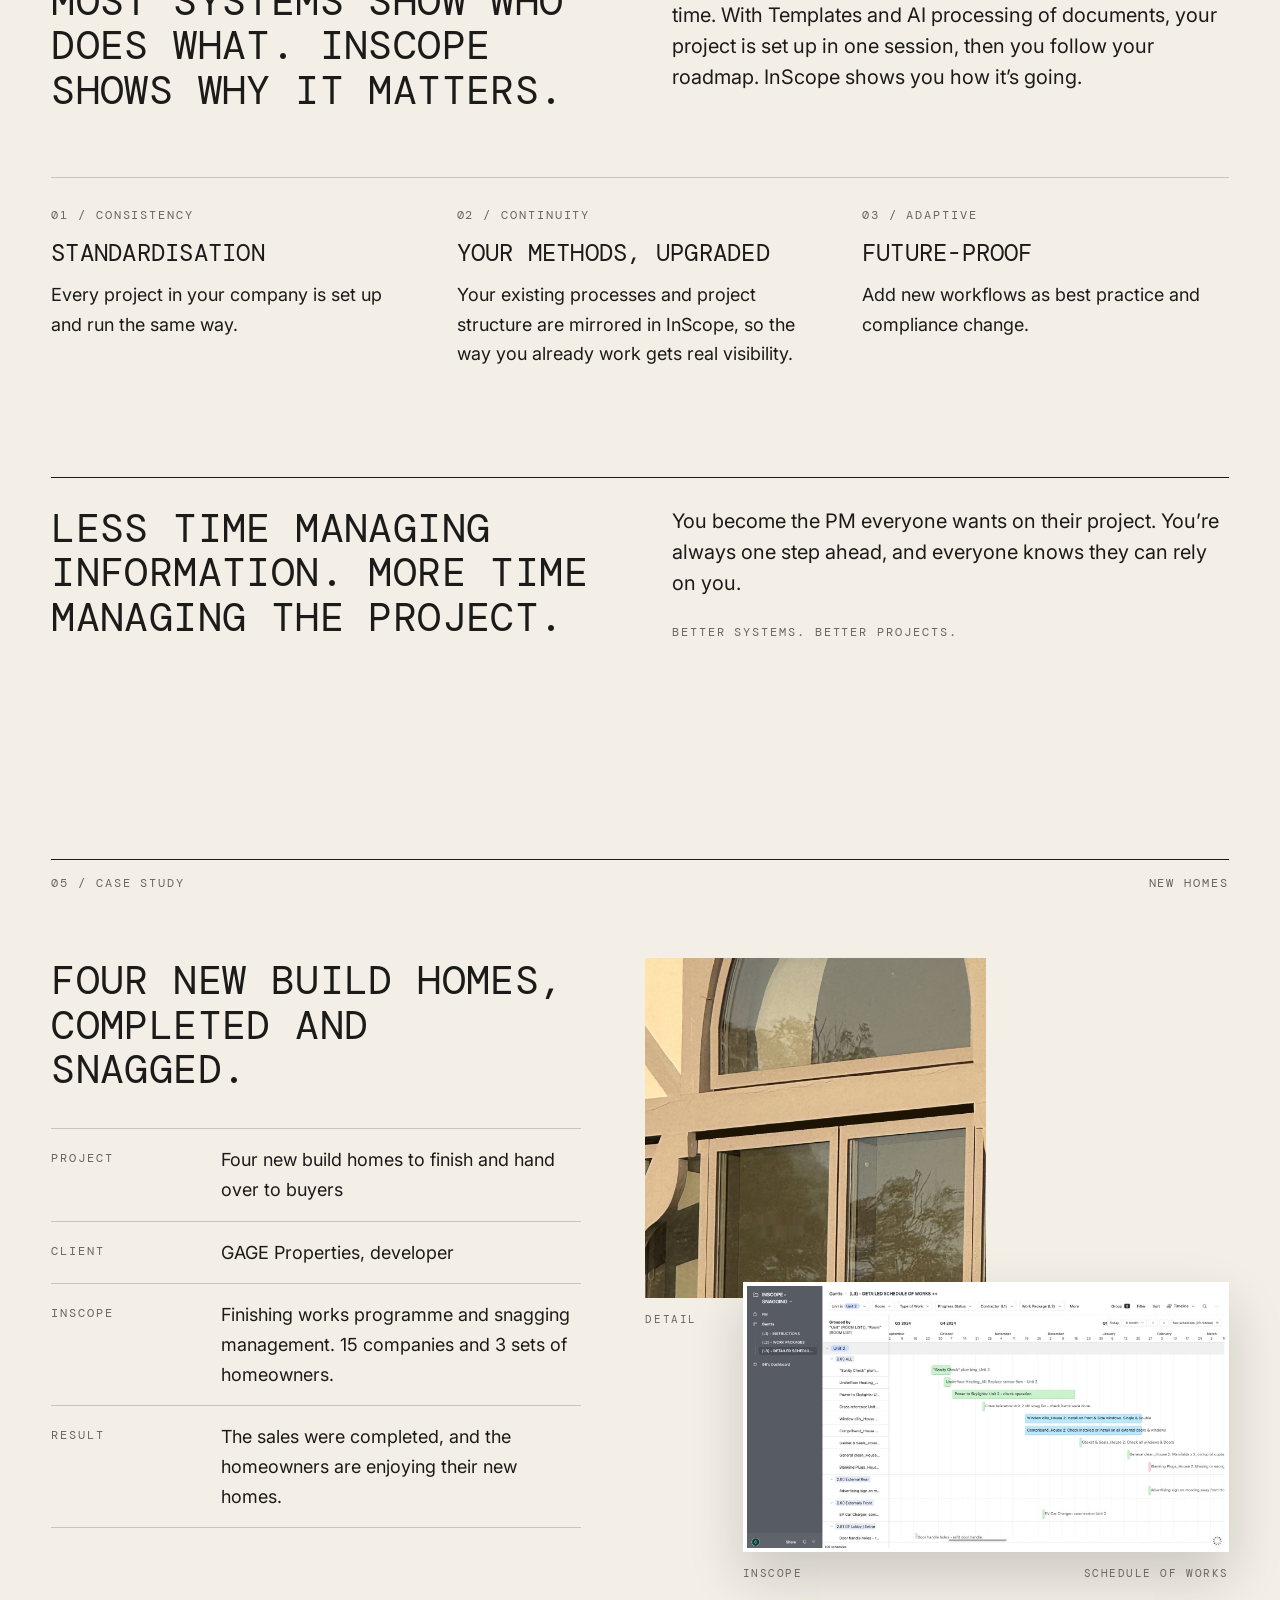
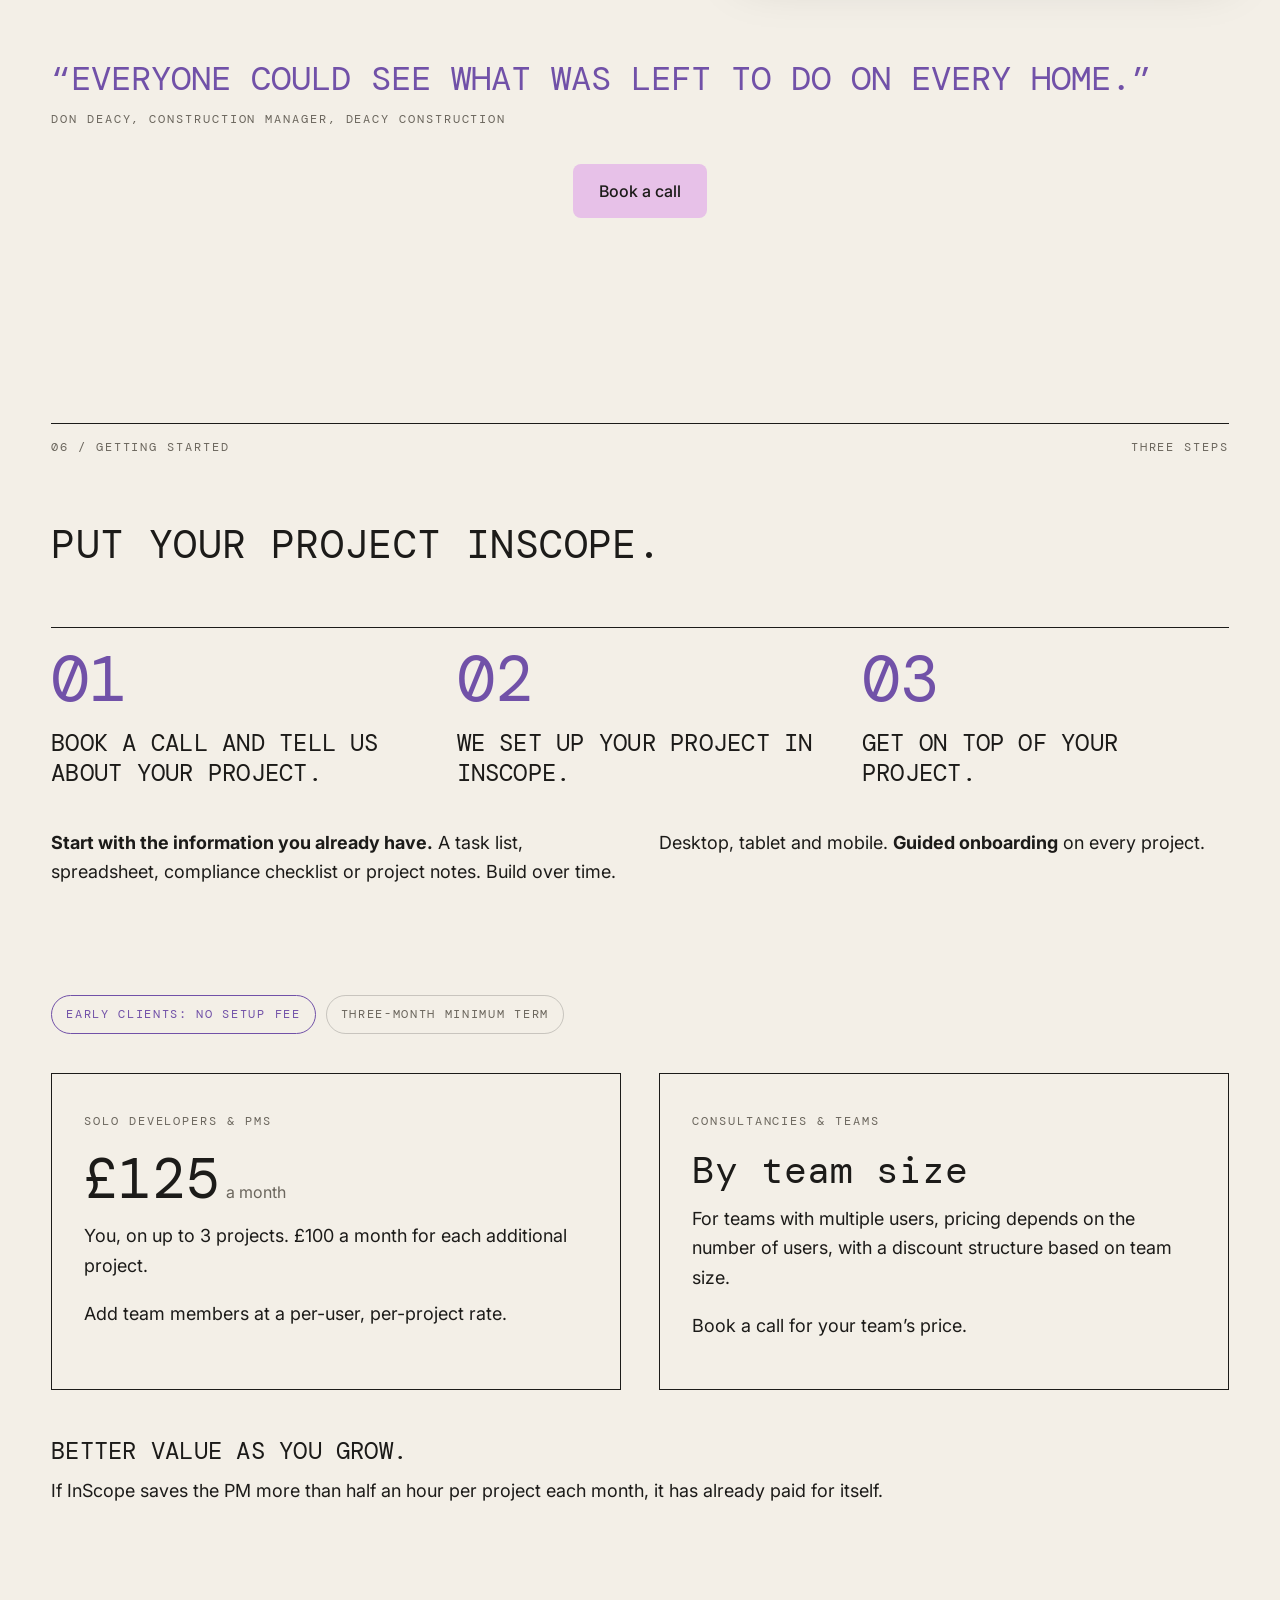
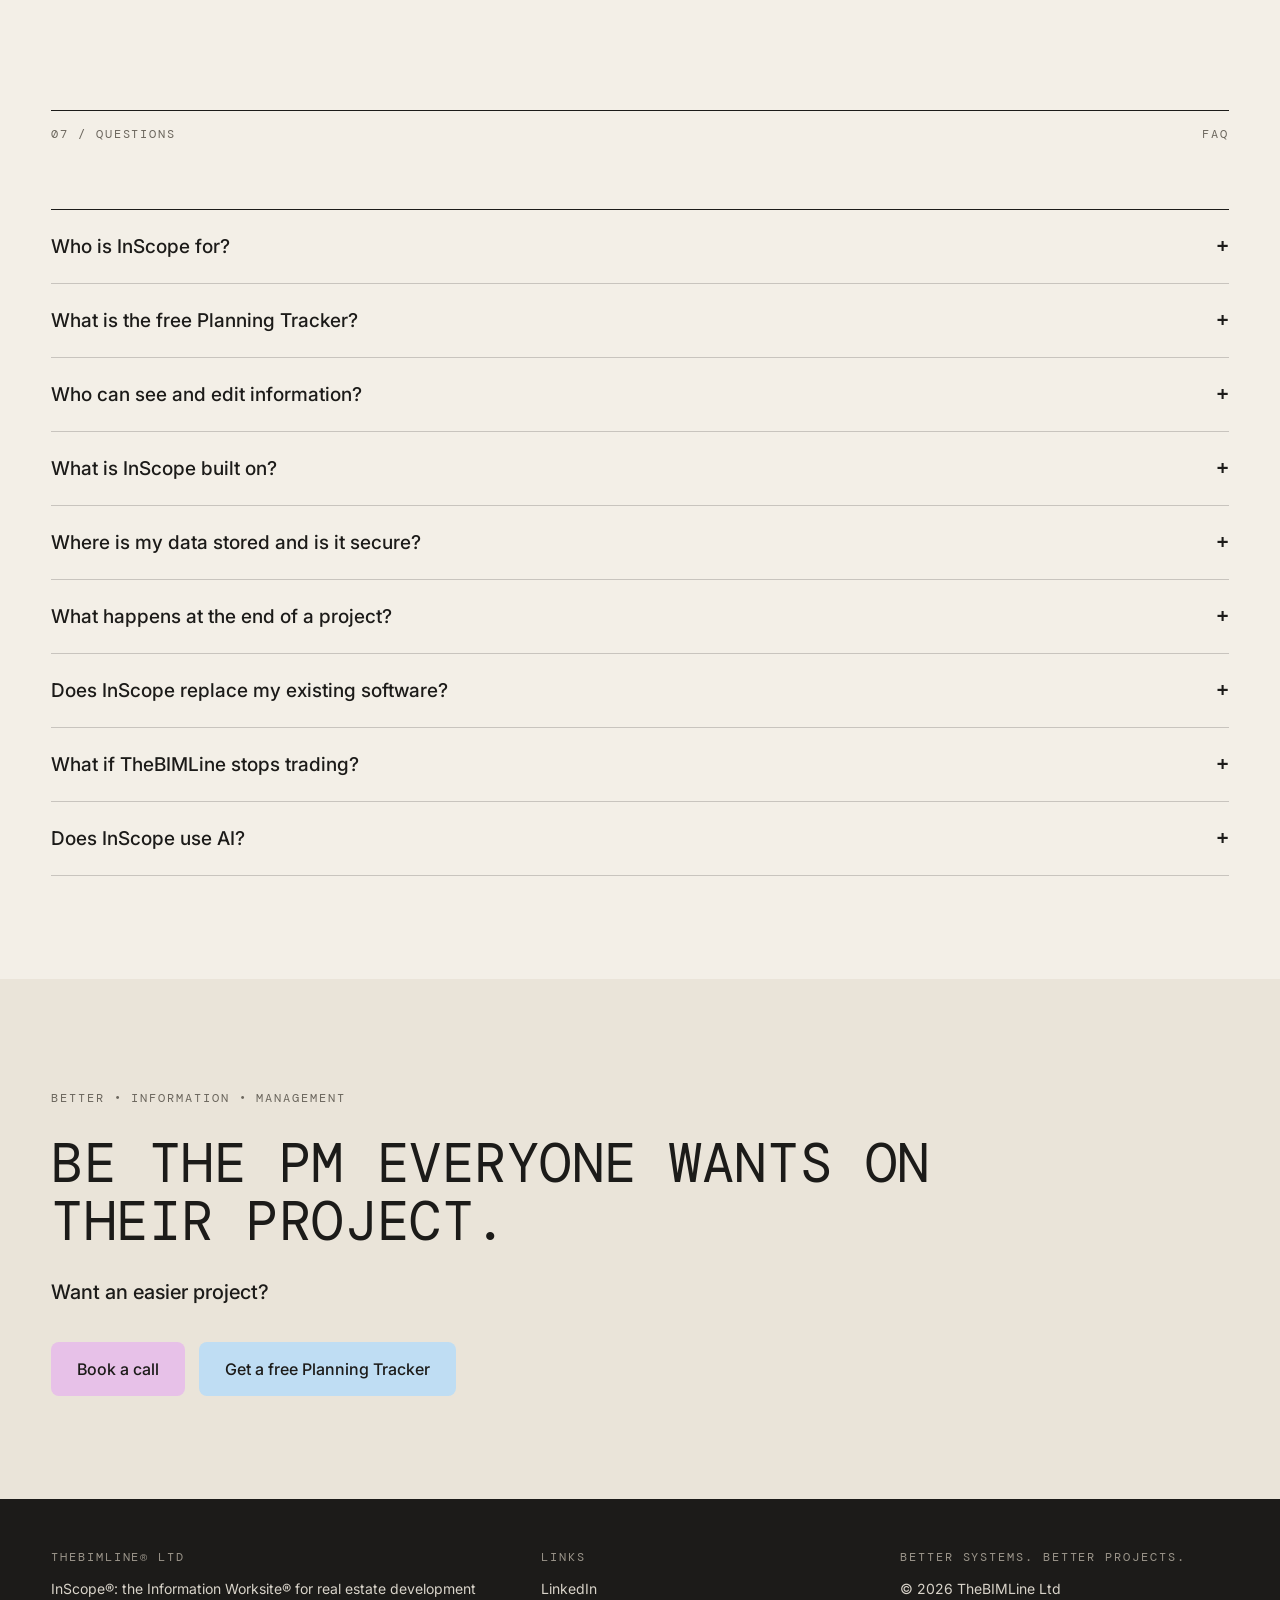
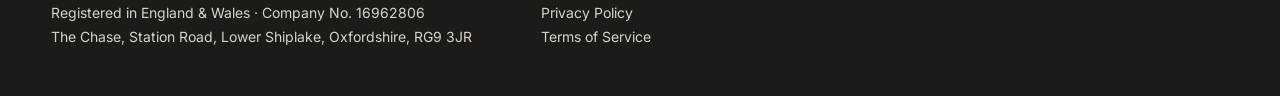
==== commit 6403fc49: "Team pricing, form fields, UTM tags, Book a call opt-out" ====
--- a/index.html
+++ b/index.html
@@ -174,6 +174,9 @@
 .contact-box{position:relative;background:var(--paper);max-width:520px;width:100%;padding:36px}
 .contact-box h2{font-family:var(--mono);font-weight:400;text-transform:uppercase;font-size:26px;margin:0 0 20px}
 .contact-form{display:grid;gap:12px}
+.contact-small{font-size:15px;color:var(--muted);margin-top:22px}
+.contact-form .contact-check{display:flex;align-items:center;gap:8px;font-family:inherit;font-size:15px;color:var(--muted);letter-spacing:normal;text-transform:none;margin:6px 0 0}
+.contact-form .contact-check input{flex:0 0 auto;width:auto;margin:0;padding:0}
 .contact-form input,.contact-form textarea{font:inherit;font-size:16px;padding:12px 14px;border:1px solid var(--rule);background:#fff}
 .submit-btn{font:inherit;border:0;border-radius:8px;padding:14px;background:var(--pink);cursor:pointer}
 .close-modal{position:absolute;top:10px;right:14px;border:0;background:none;font-size:28px;cursor:pointer}
@@ -407,8 +410,8 @@
     </div>
     <div class="pricing">
       <p class="offer"><span>Early clients: no setup fee</span><span>Three-month minimum term</span></p>
-      <div class="price-card"><span class="label">Solo developers &amp; PMs</span><p class="price">£125<small>a month</small></p><p>You, on up to 3 projects. £100 a month for each additional project.</p><p>Add team members from £50 per user, per project.</p></div>
-      <div class="price-card"><span class="label">Consultancies</span><p class="price">£50<small>per PM, per month</small></p><p>Includes your first project, plus £100 a month for each additional project.</p></div>
+      <div class="price-card"><span class="label">Solo developers &amp; PMs</span><p class="price">£125<small>a month</small></p><p>You, on up to 3 projects. £100 a month for each additional project.</p><p>Add team members at a per-user, per-project rate.</p></div>
+      <div class="price-card"><span class="label">Consultancies &amp; teams</span><p class="price" style="font-size:clamp(28px,3vw,40px)">By team size</p><p>For teams with multiple users, pricing depends on the number of users, with a discount structure based on team size.</p><p>Book a call for your team’s price.</p></div>
       <div class="price-note"><h3 class="h3">Better value as you grow.</h3><p>If InScope saves the PM more than half an hour per project each month, it has already paid for itself.</p></div>
     </div>
   </div>
@@ -555,6 +558,9 @@
   method="POST">
 
       <input type="hidden" name="_subject" value="New InScope enquiry">
+      <input type="hidden" name="utm_source" value="">
+      <input type="hidden" name="utm_medium" value="">
+      <input type="hidden" name="utm_campaign" value="">
 
       <input type="text" name="_gotcha" tabindex="-1" autocomplete="off" aria-hidden="true" style="display:none">
 
@@ -572,6 +578,8 @@
         required
       ></textarea>
 
+      <p class="contact-small">We’ll also send you occasional emails about InScope. You can unsubscribe at any time.</p>
+      <label class="contact-check"><input type="checkbox" name="no_emails" value="Yes"> I’d rather not get these emails.</label>
       <button type="submit" class="submit-btn">
         Let’s talk
       </button>
@@ -609,6 +617,17 @@
 });
 // Forms: submit in the background so a request is only counted when Formspree confirms it.
 // Without JavaScript or fetch, the form still submits normally to Formspree.
+// UTM tags: copy utm_source / utm_medium / utm_campaign from the page address into any hidden form fields with the same name.
+// Nothing is stored in the browser.
+(function(){
+  if (!window.URLSearchParams) return;
+  var p = new URLSearchParams(window.location.search);
+  ['utm_source','utm_medium','utm_campaign'].forEach(function(k){
+    var v = p.get(k);
+    if (!v) return;
+    document.querySelectorAll('input[name="' + k + '"]').forEach(function(i){ i.value = v.slice(0, 100); });
+  });
+})();
 function tblAjaxForm(form, ev){
   if (!form) return;
   form.addEventListener('submit', function(e){
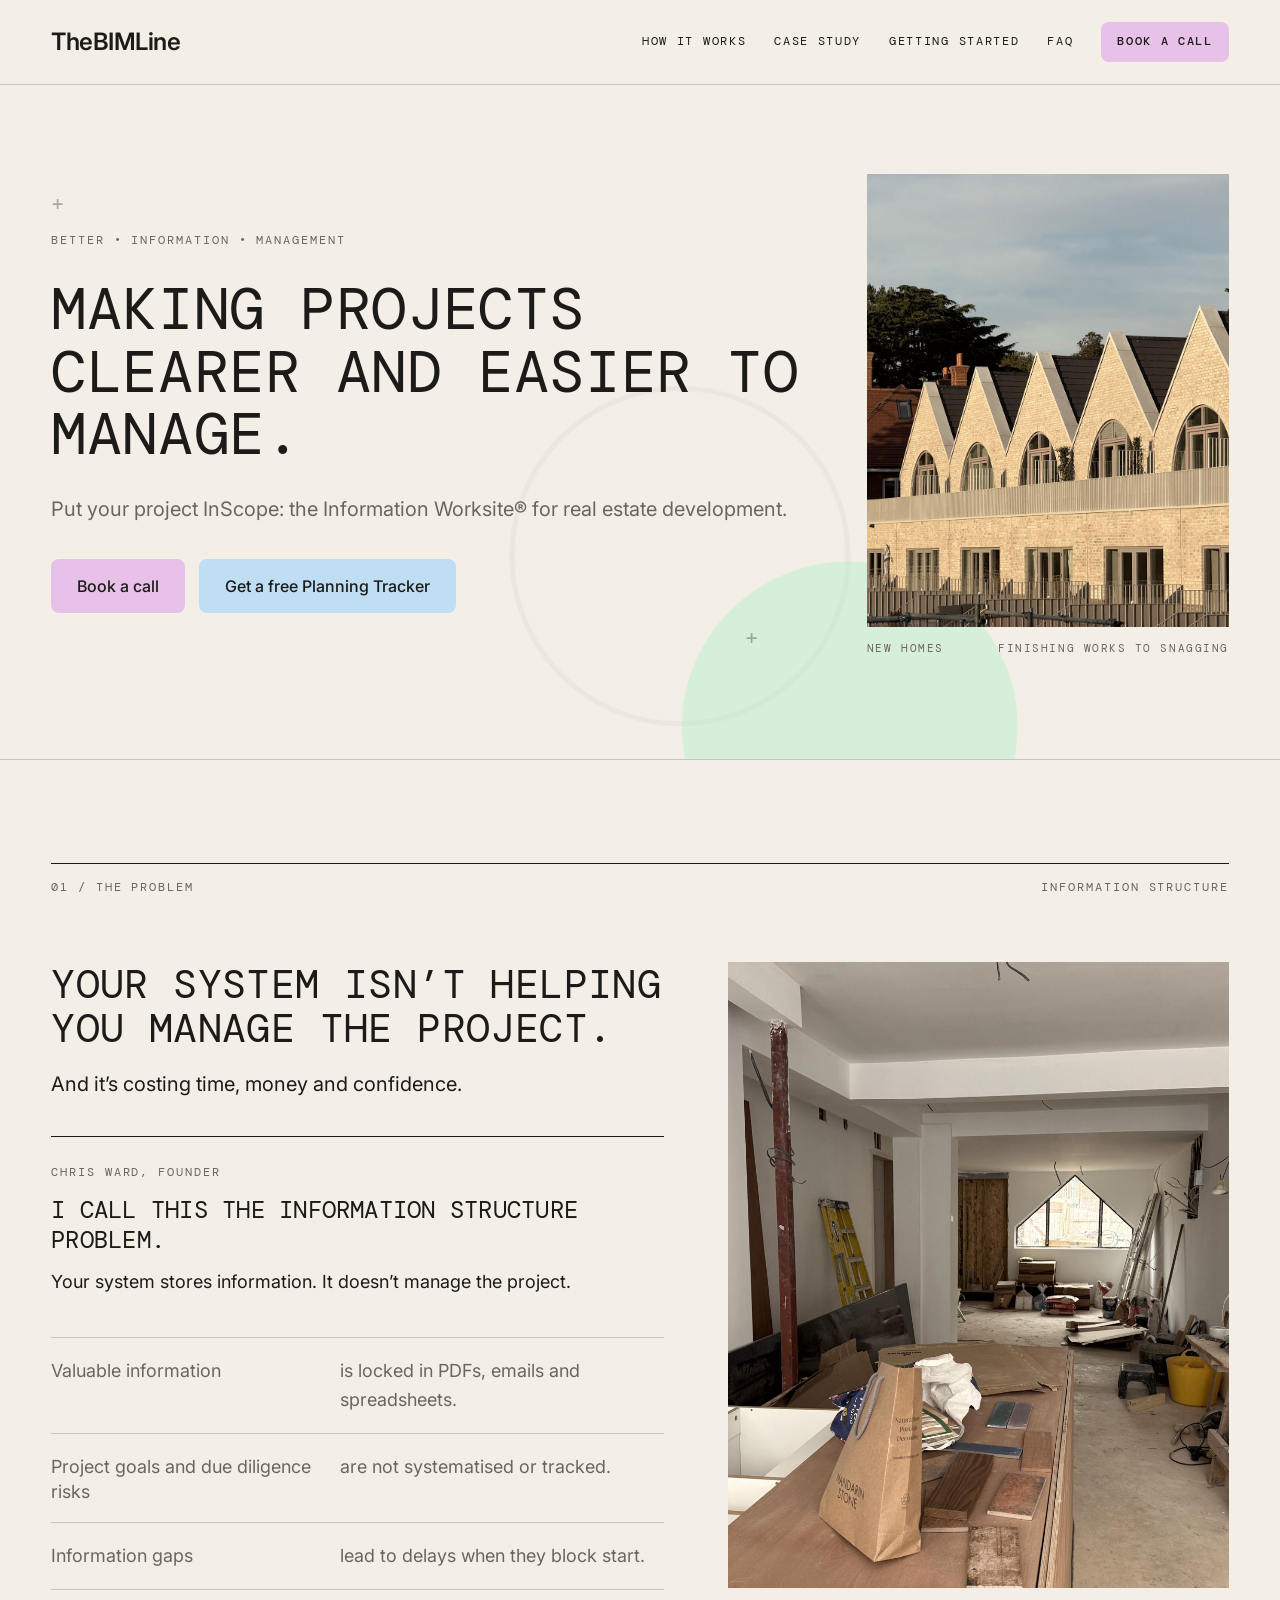
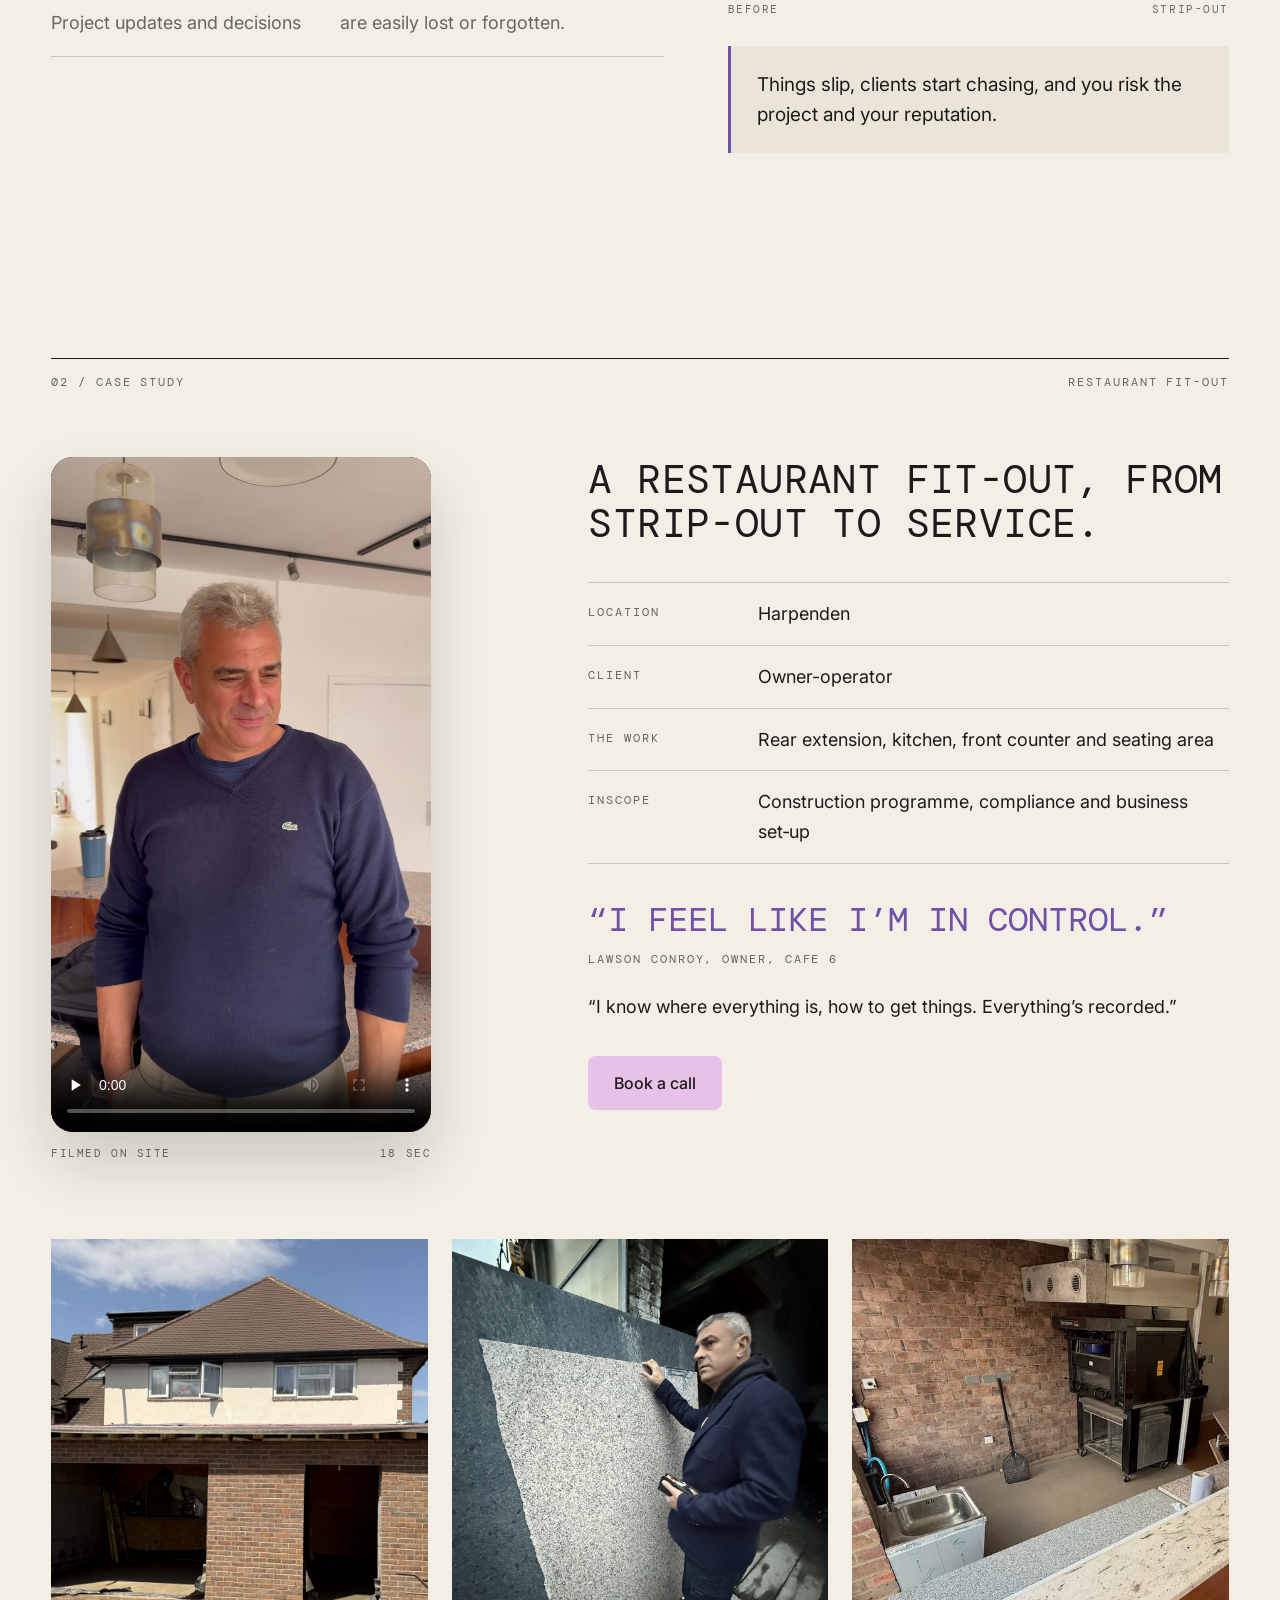
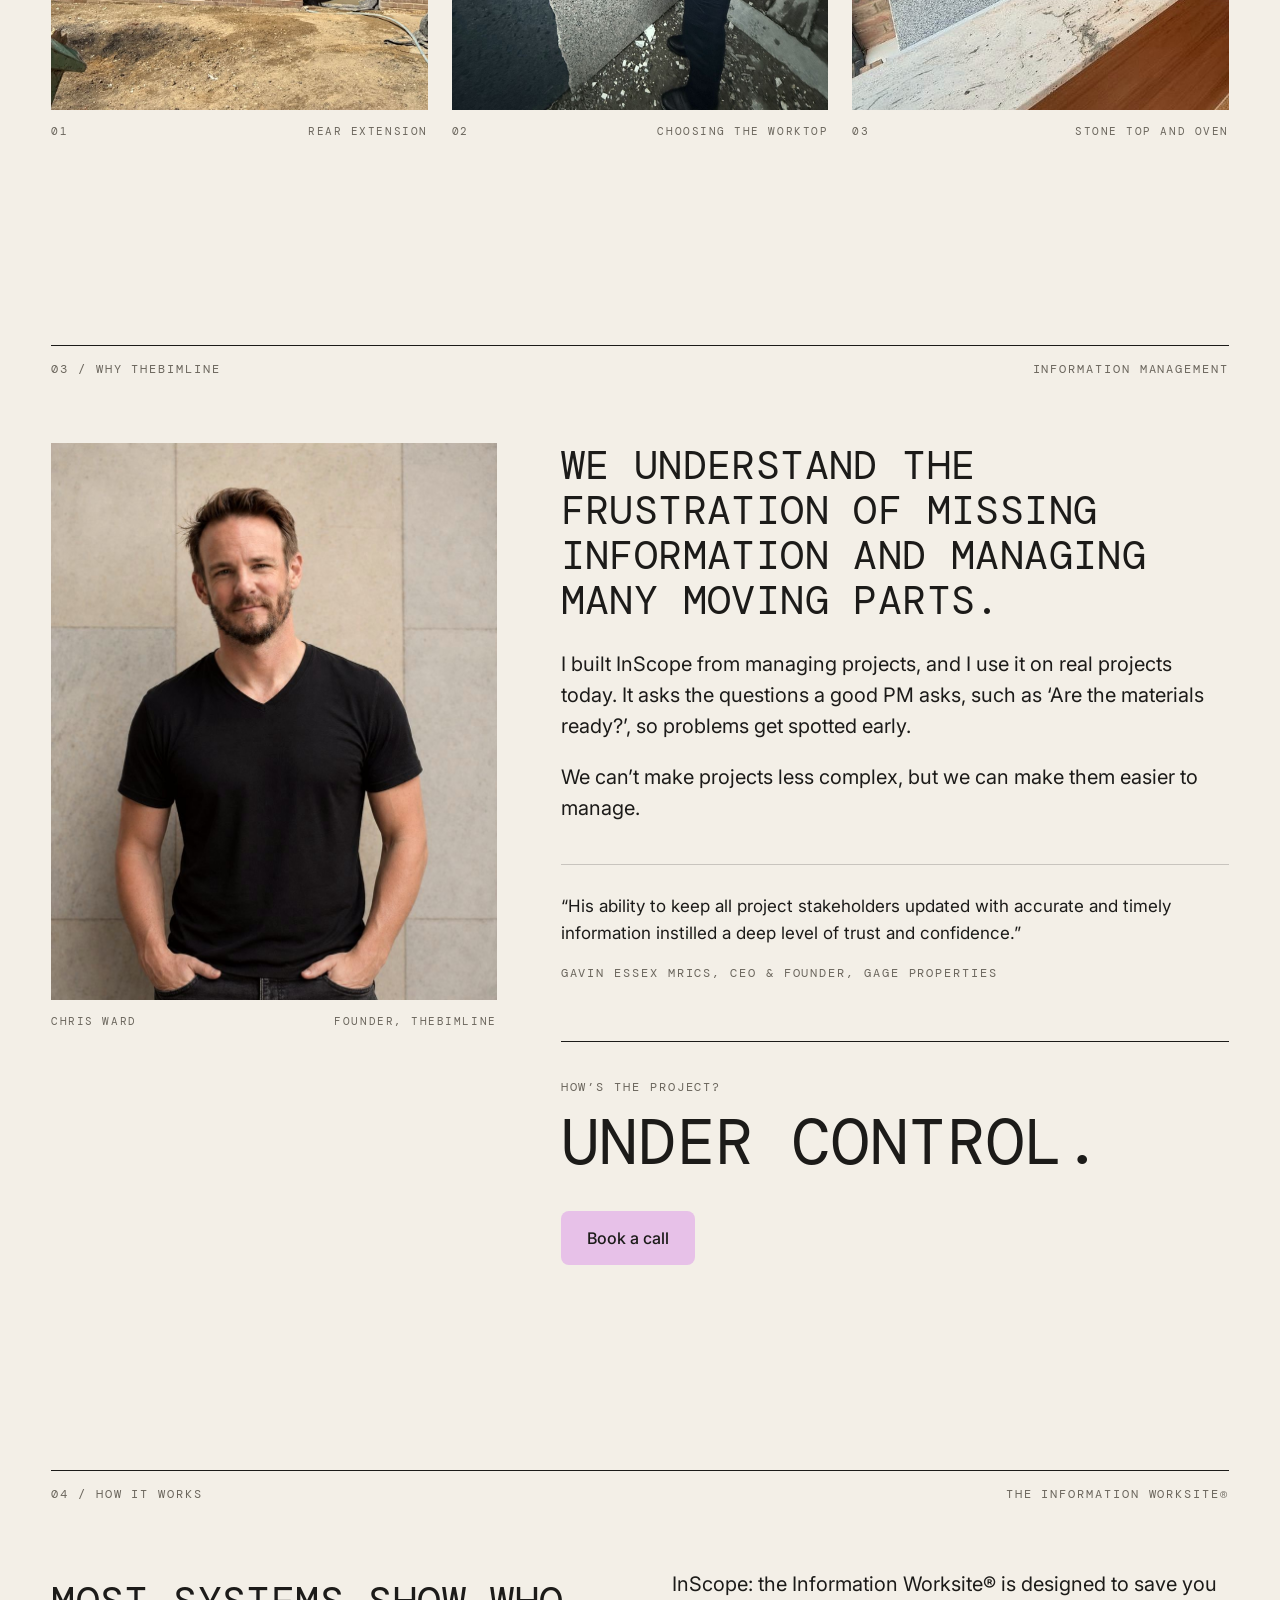
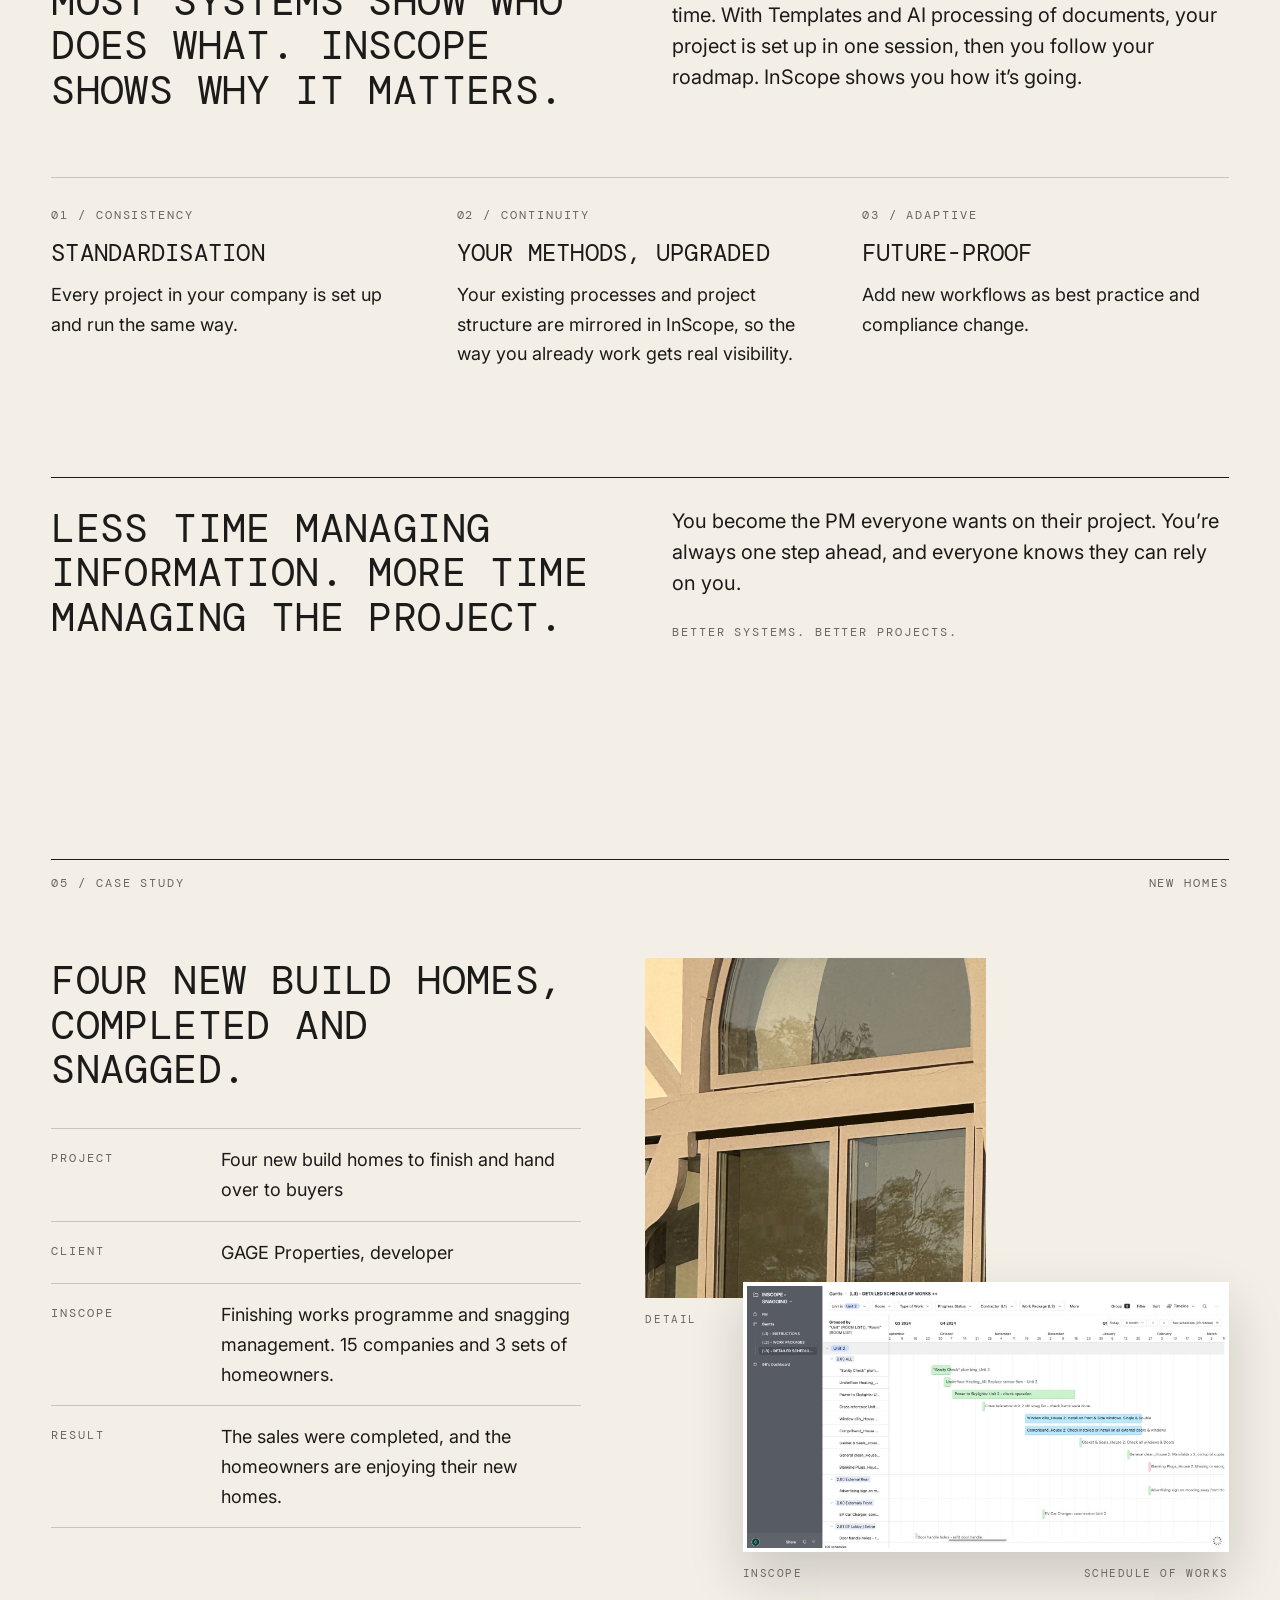
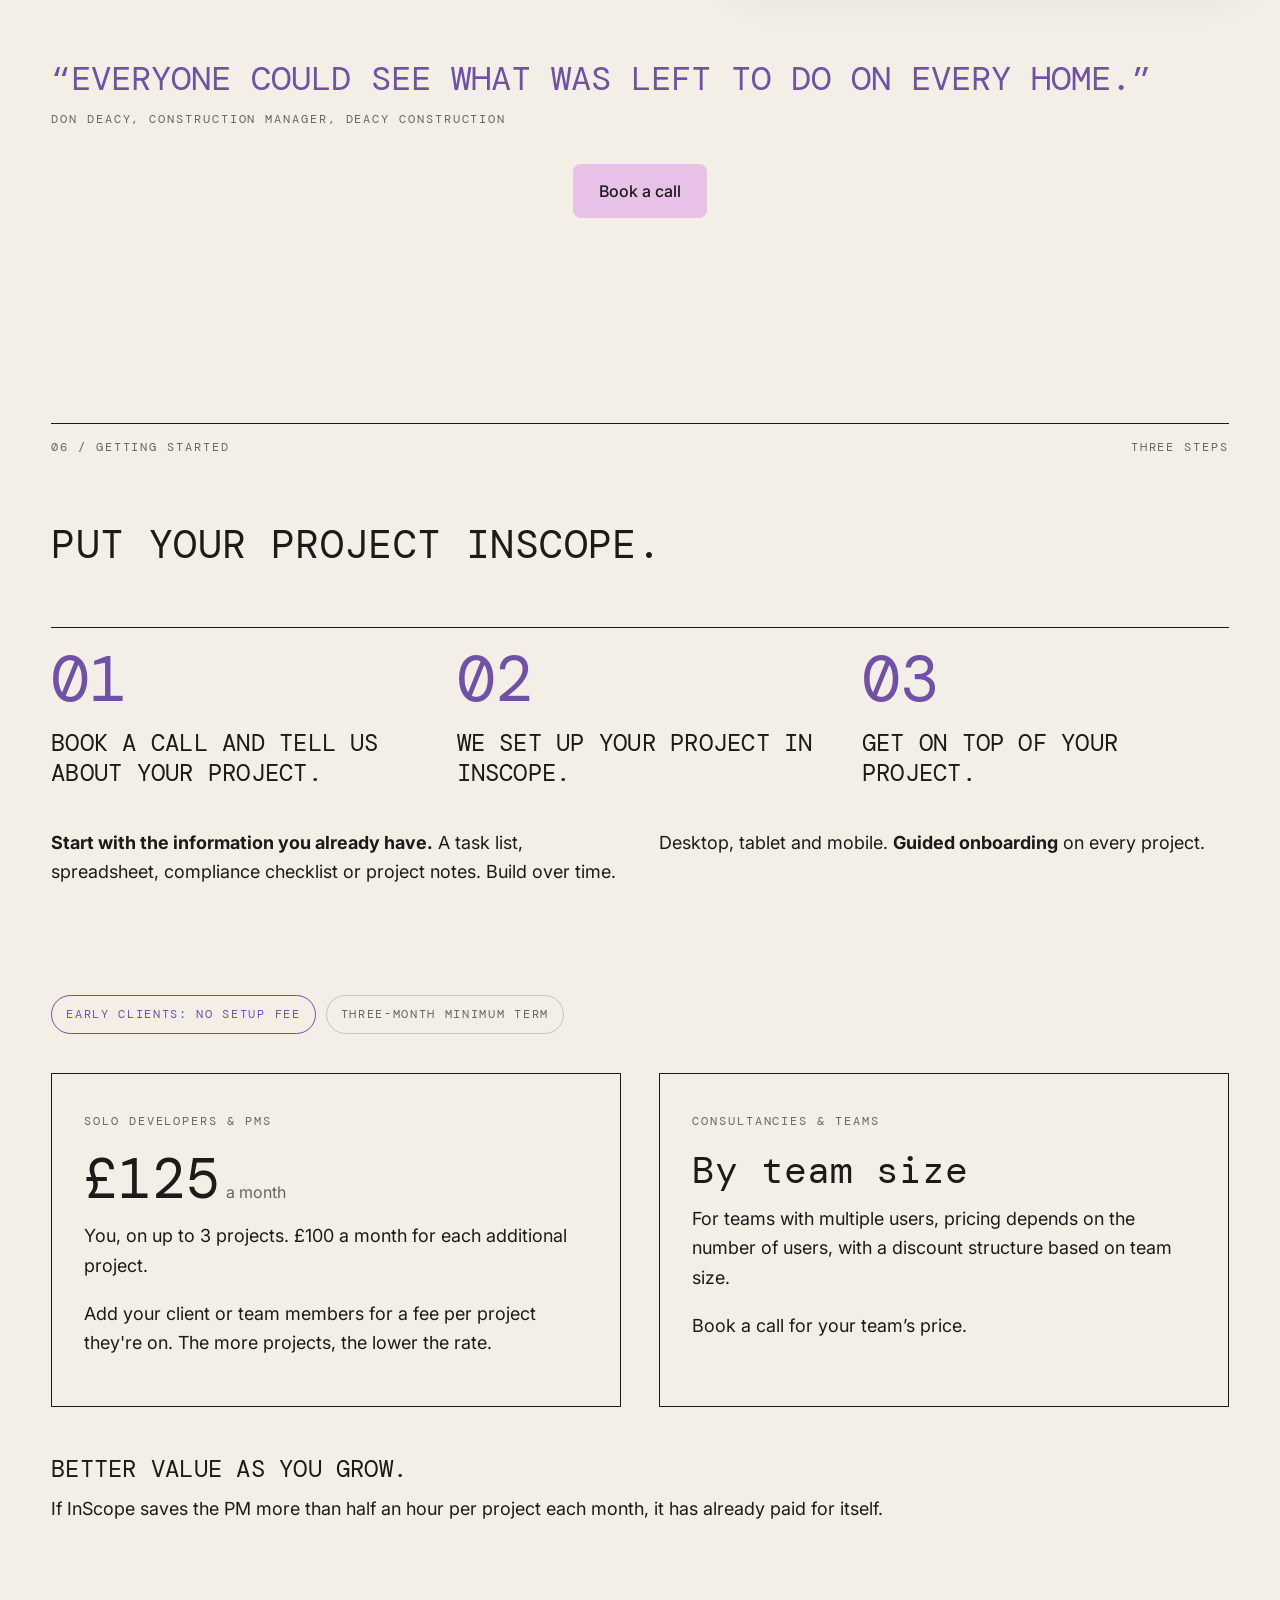
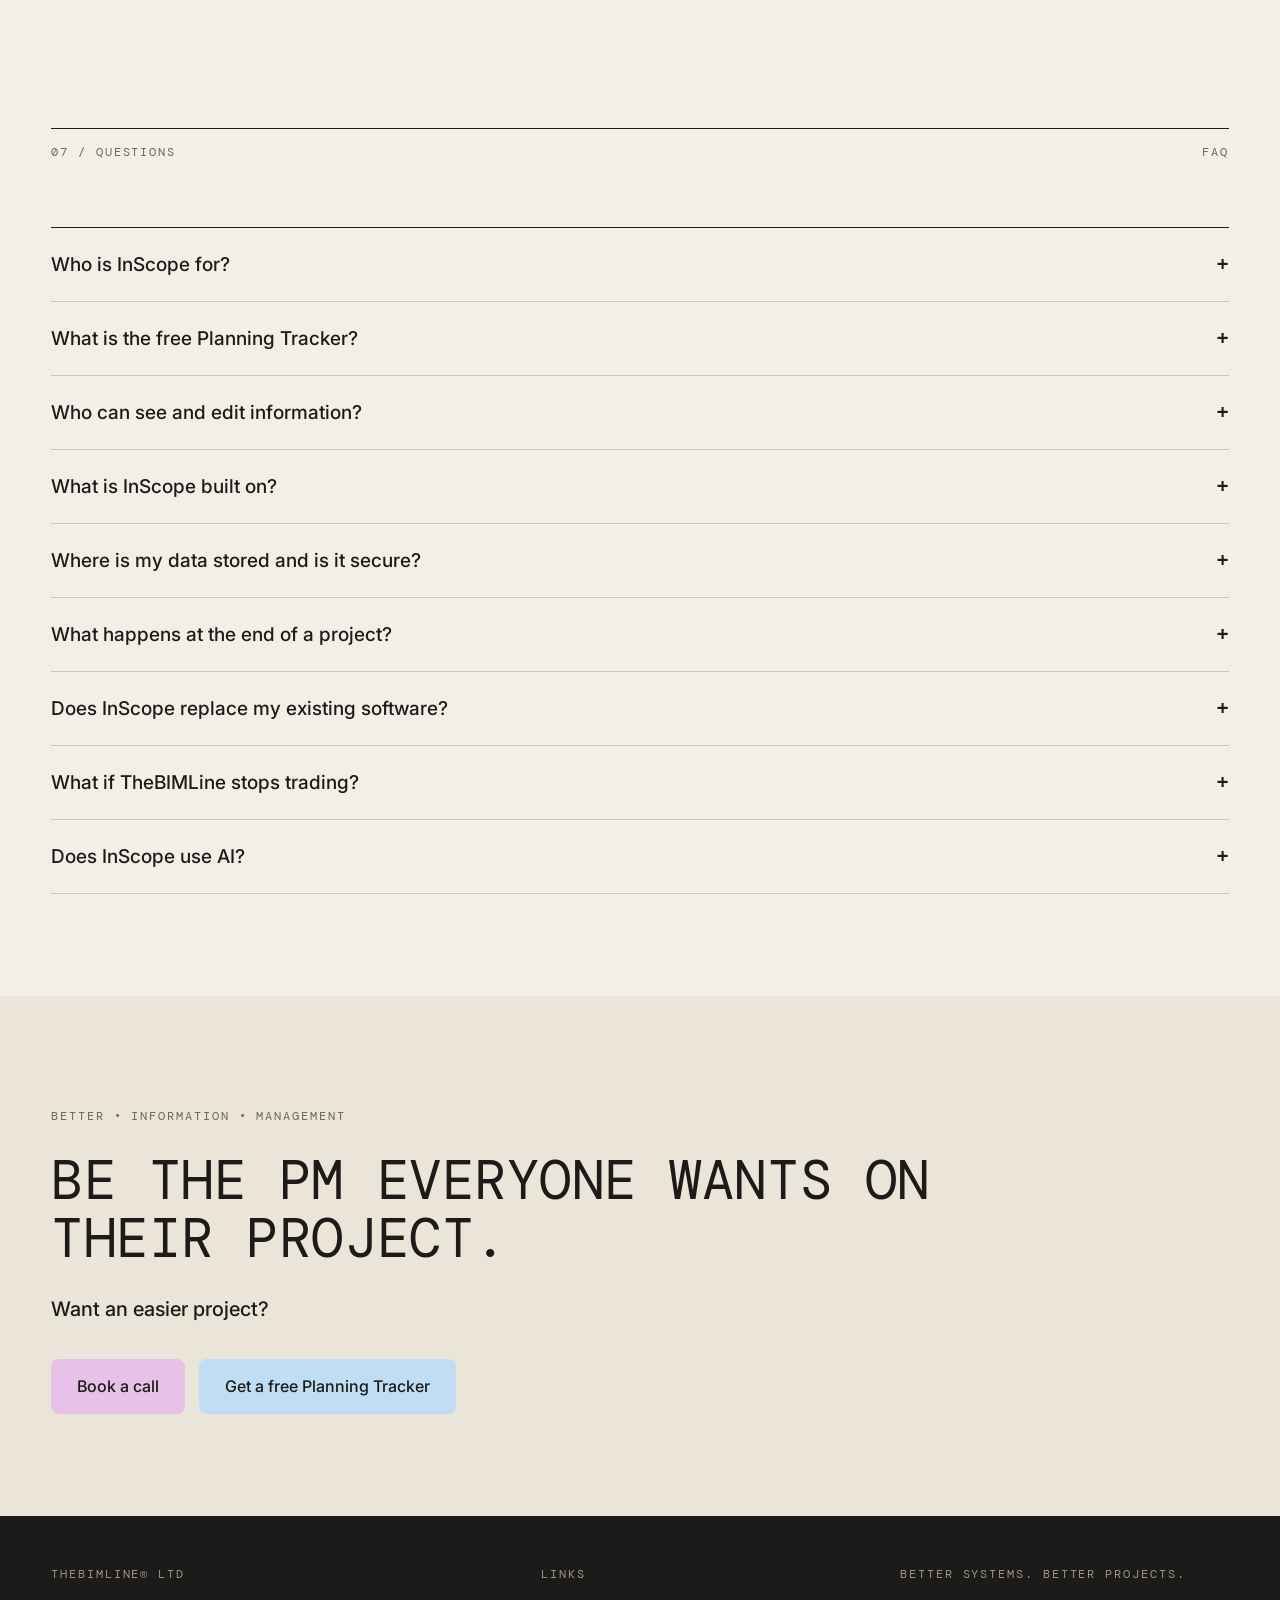
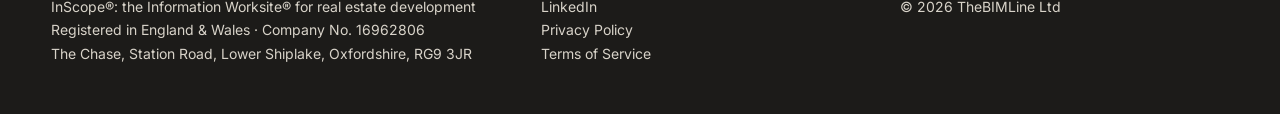
==== commit 38d7ce1b: "Solo pricing: clearer team members line" ====
--- a/index.html
+++ b/index.html
@@ -410,7 +410,7 @@
     </div>
     <div class="pricing">
       <p class="offer"><span>Early clients: no setup fee</span><span>Three-month minimum term</span></p>
-      <div class="price-card"><span class="label">Solo developers &amp; PMs</span><p class="price">£125<small>a month</small></p><p>You, on up to 3 projects. £100 a month for each additional project.</p><p>Add team members at a per-user, per-project rate.</p></div>
+      <div class="price-card"><span class="label">Solo developers &amp; PMs</span><p class="price">£125<small>a month</small></p><p>You, on up to 3 projects. £100 a month for each additional project.</p><p>Add your client or team members for a fee per project they're on. The more projects, the lower the rate.</p></div>
       <div class="price-card"><span class="label">Consultancies &amp; teams</span><p class="price" style="font-size:clamp(28px,3vw,40px)">By team size</p><p>For teams with multiple users, pricing depends on the number of users, with a discount structure based on team size.</p><p>Book a call for your team’s price.</p></div>
       <div class="price-note"><h3 class="h3">Better value as you grow.</h3><p>If InScope saves the PM more than half an hour per project each month, it has already paid for itself.</p></div>
     </div>
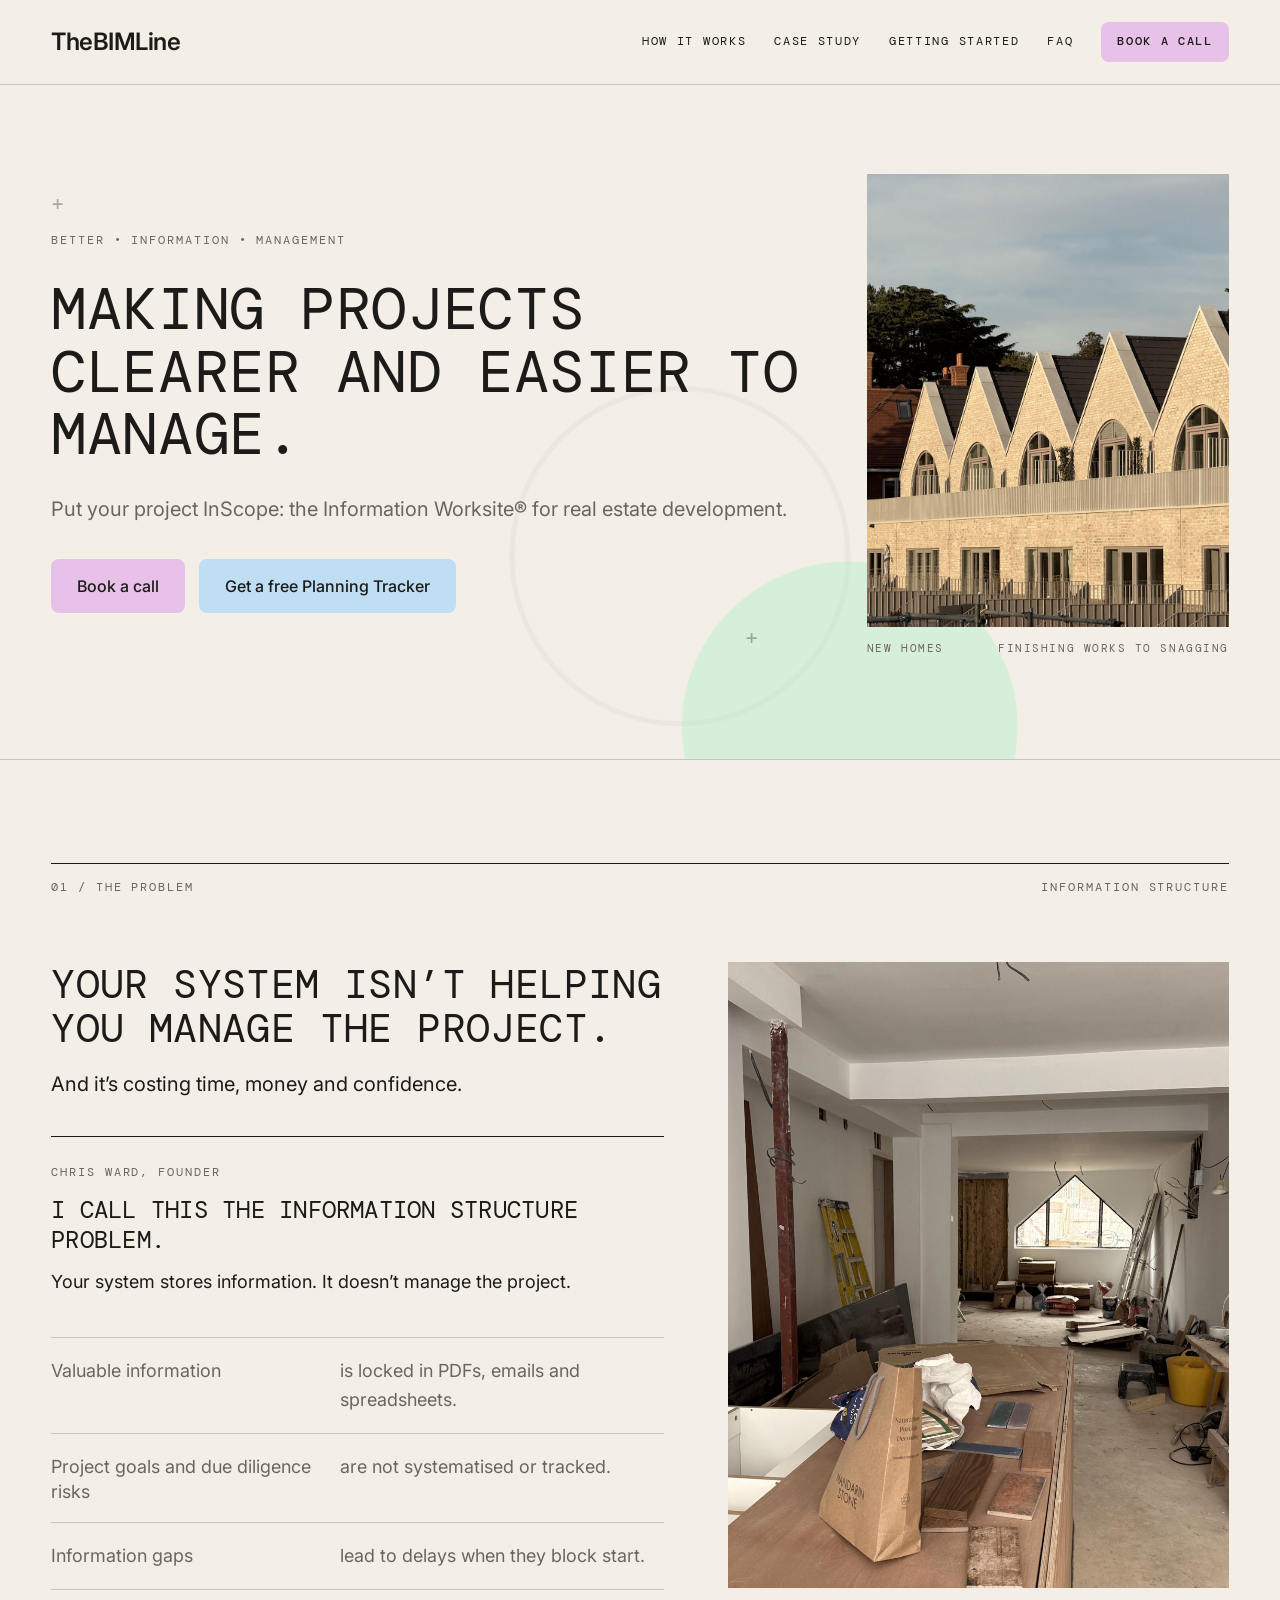
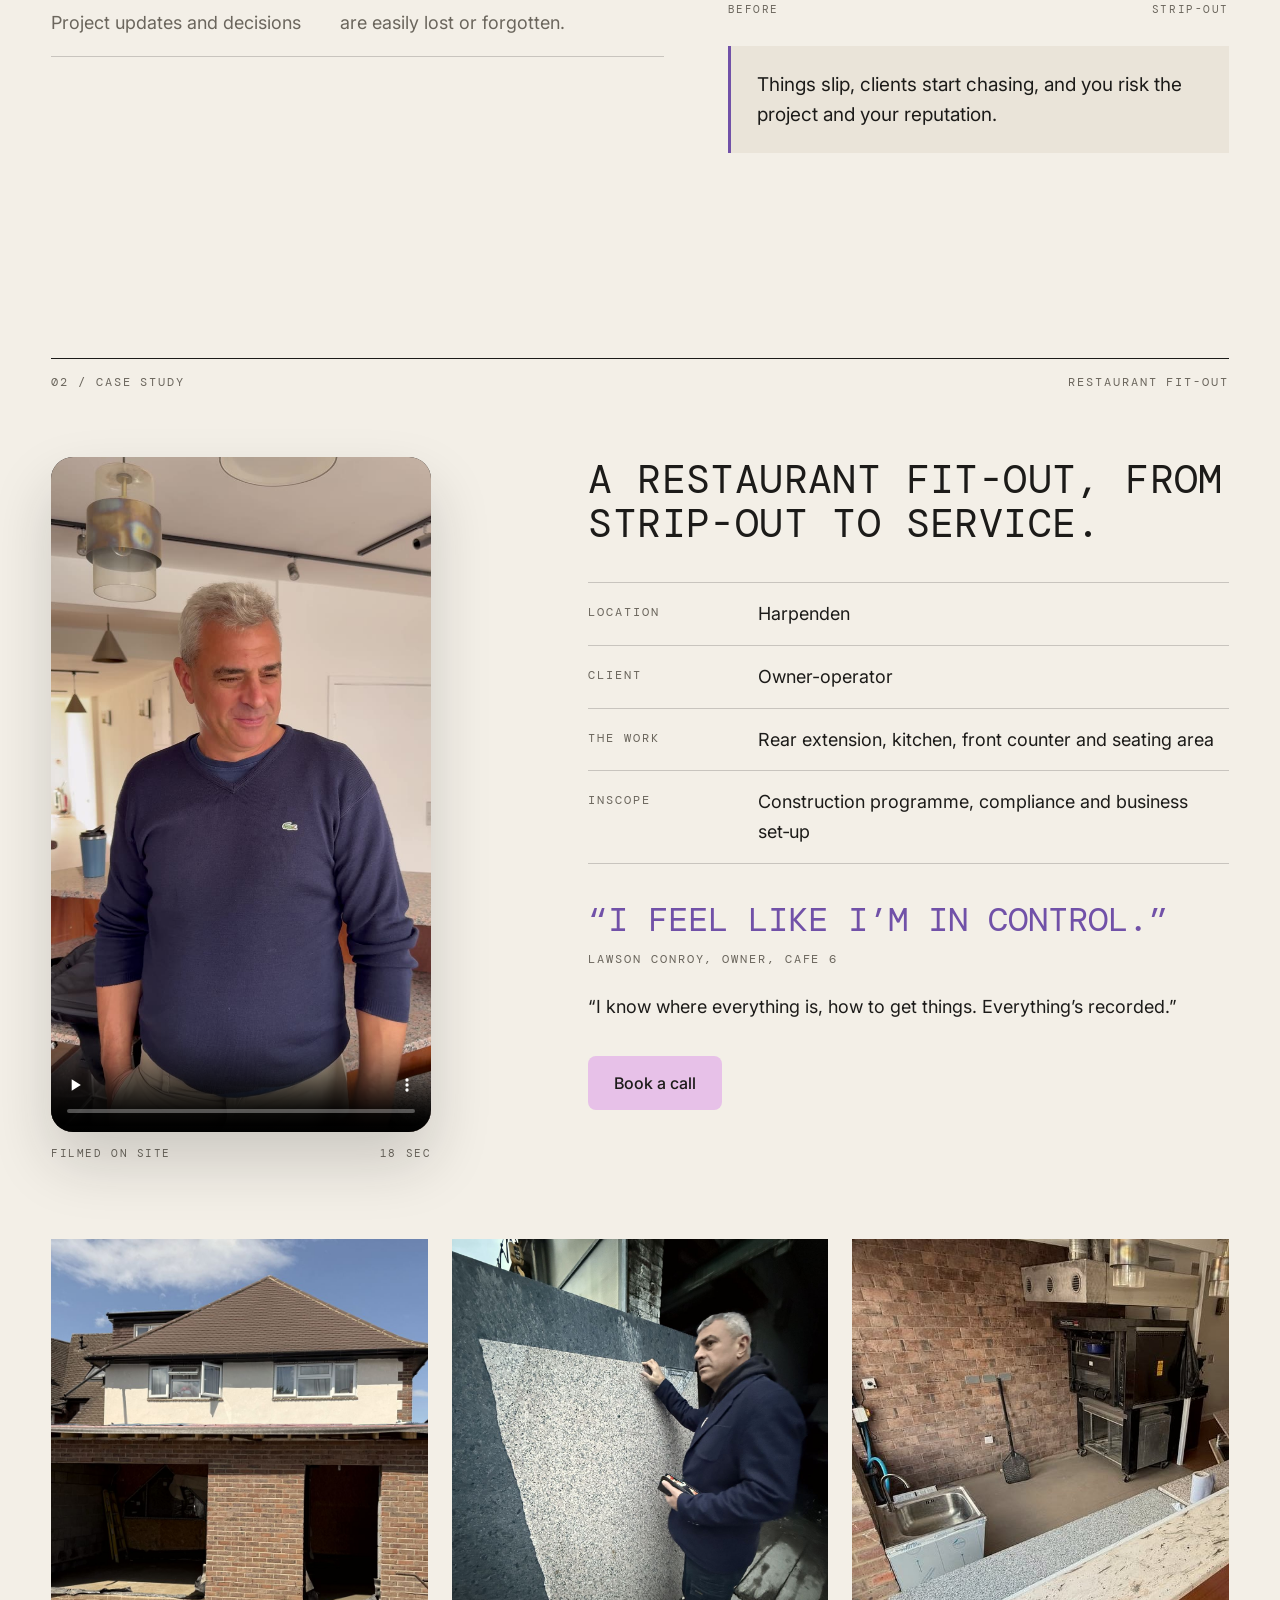
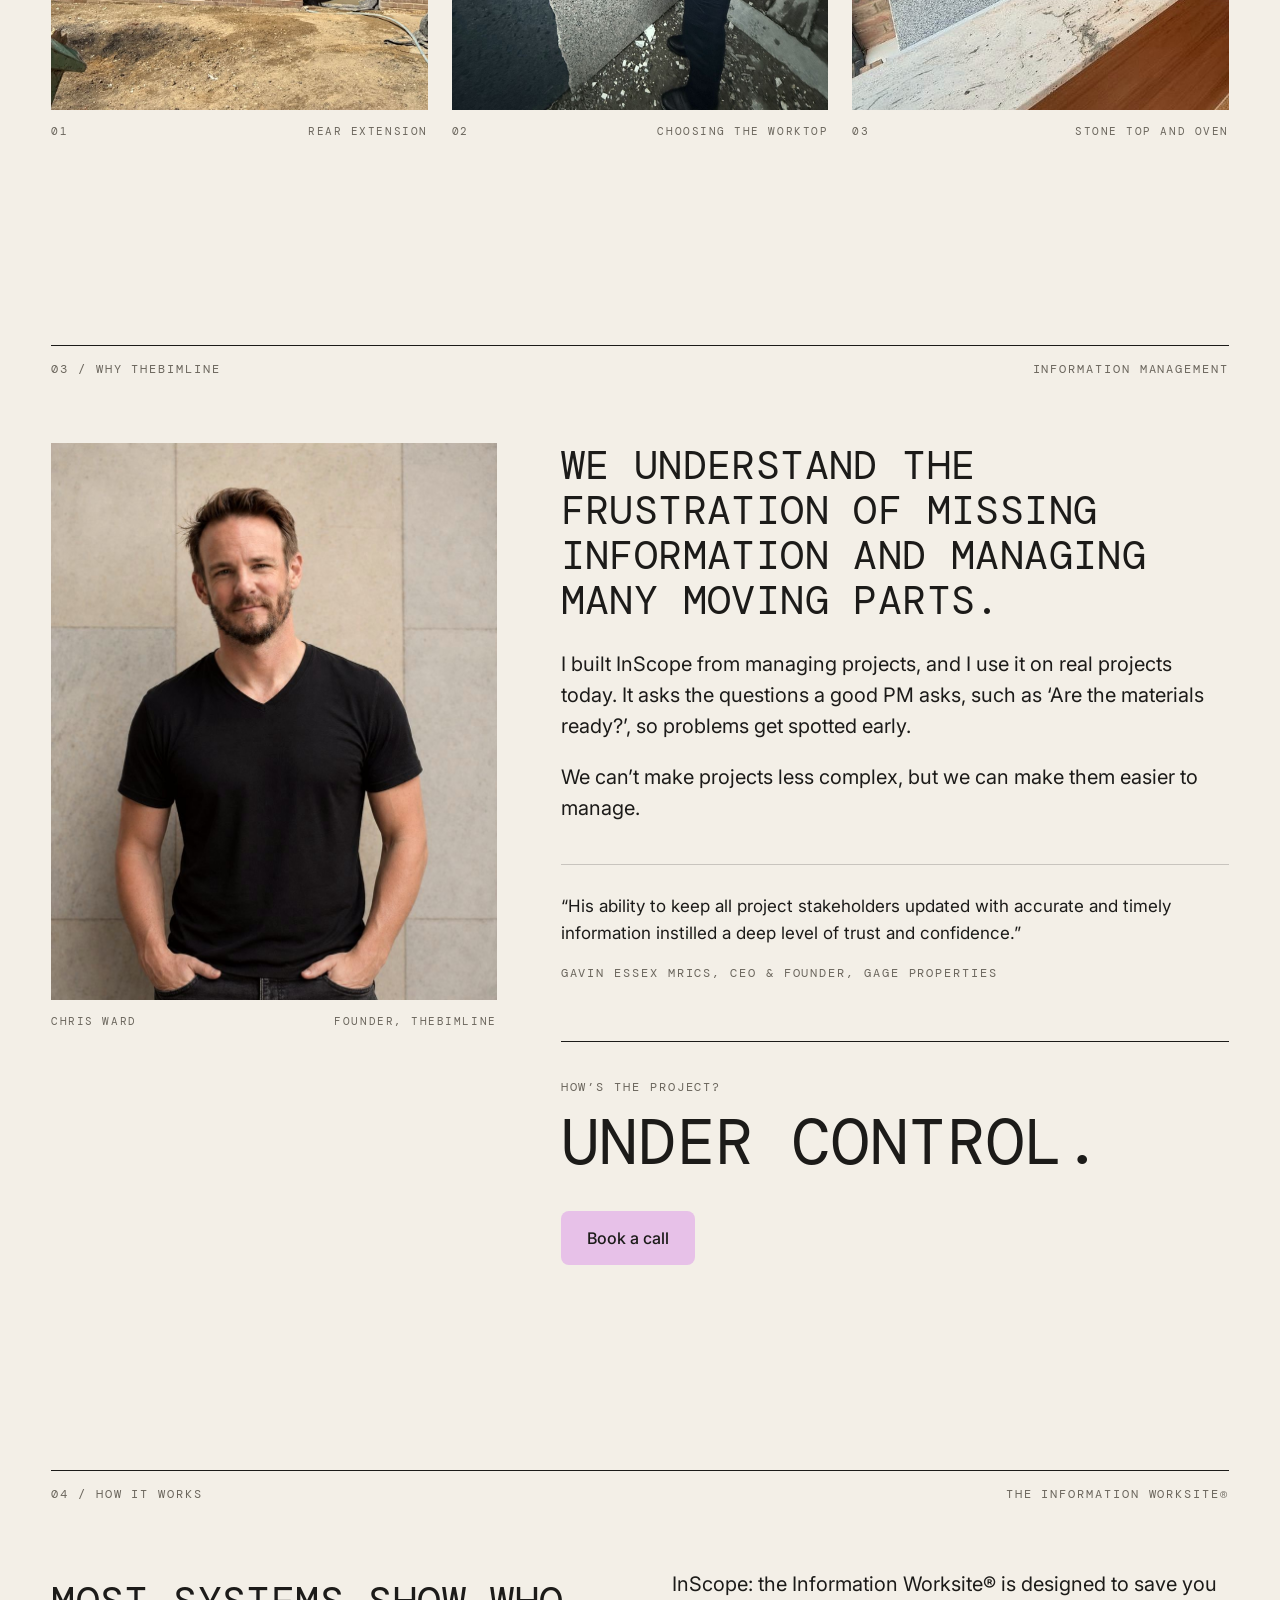
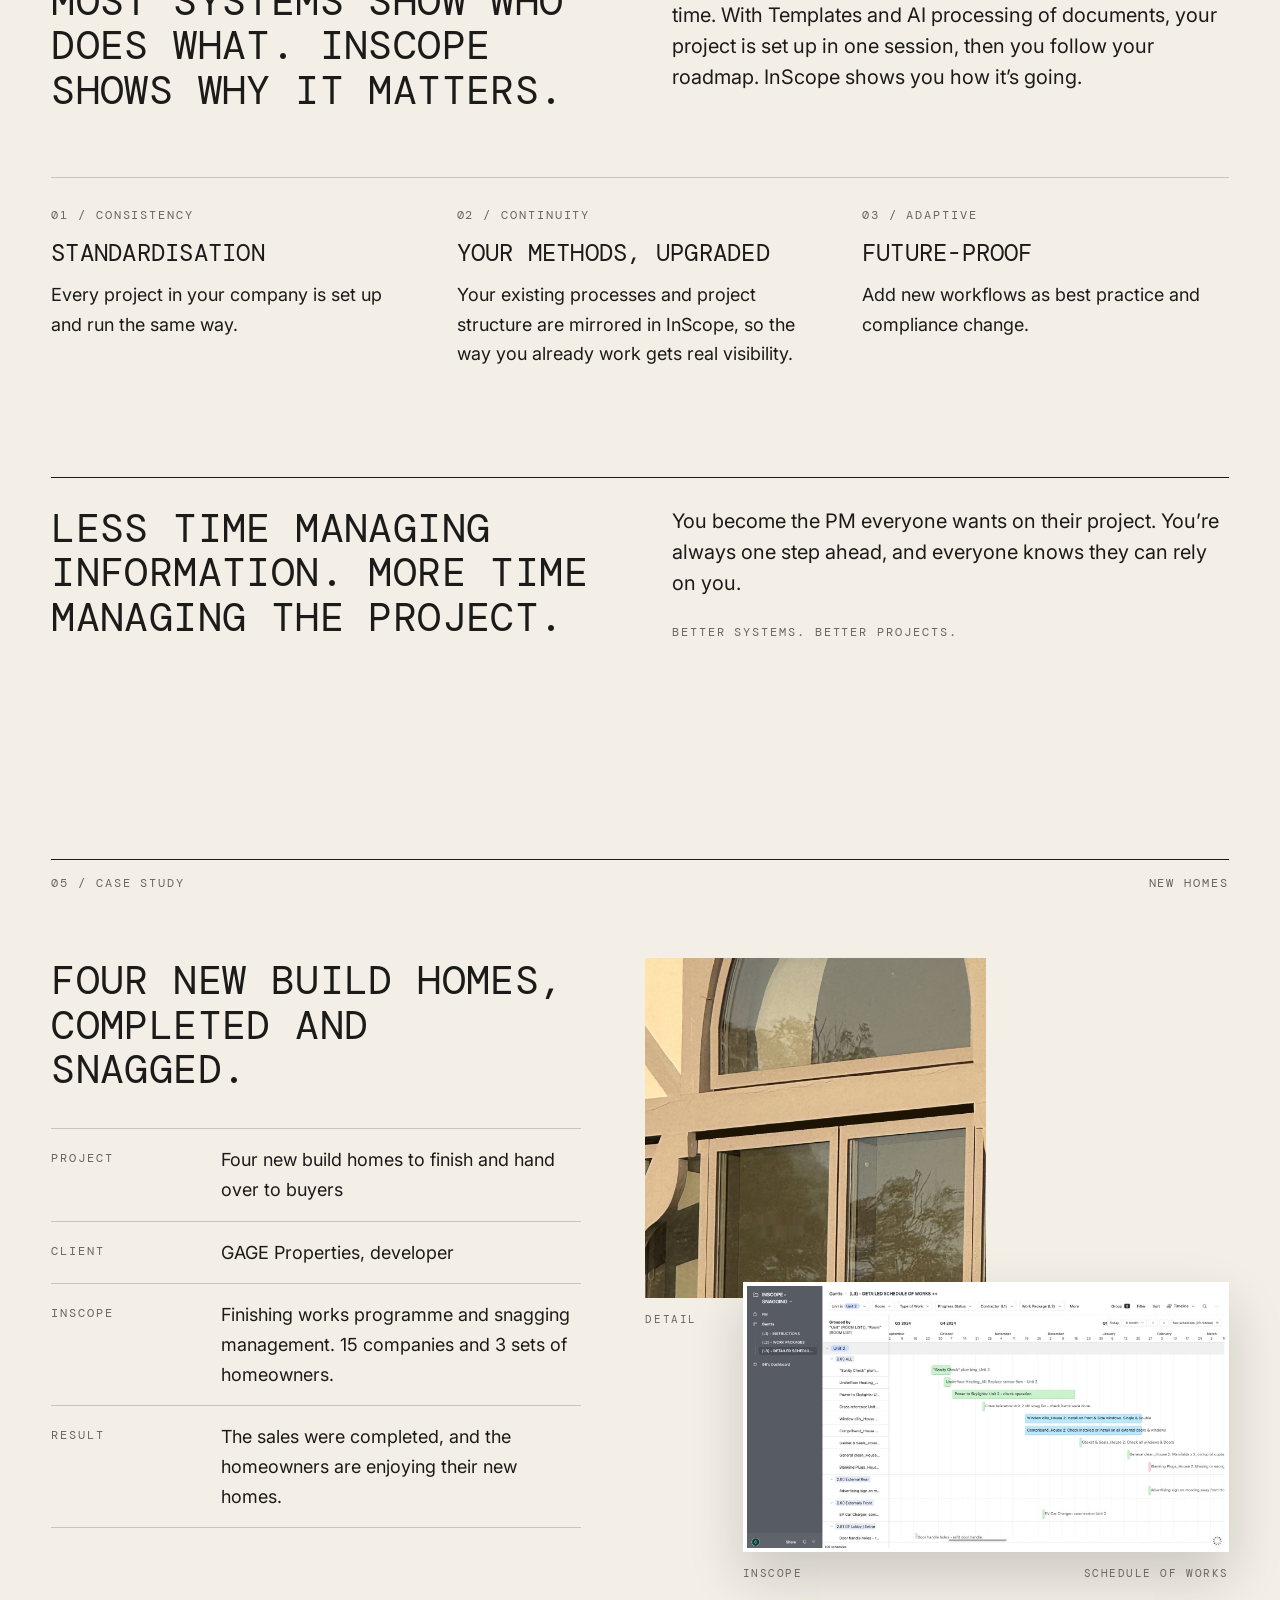
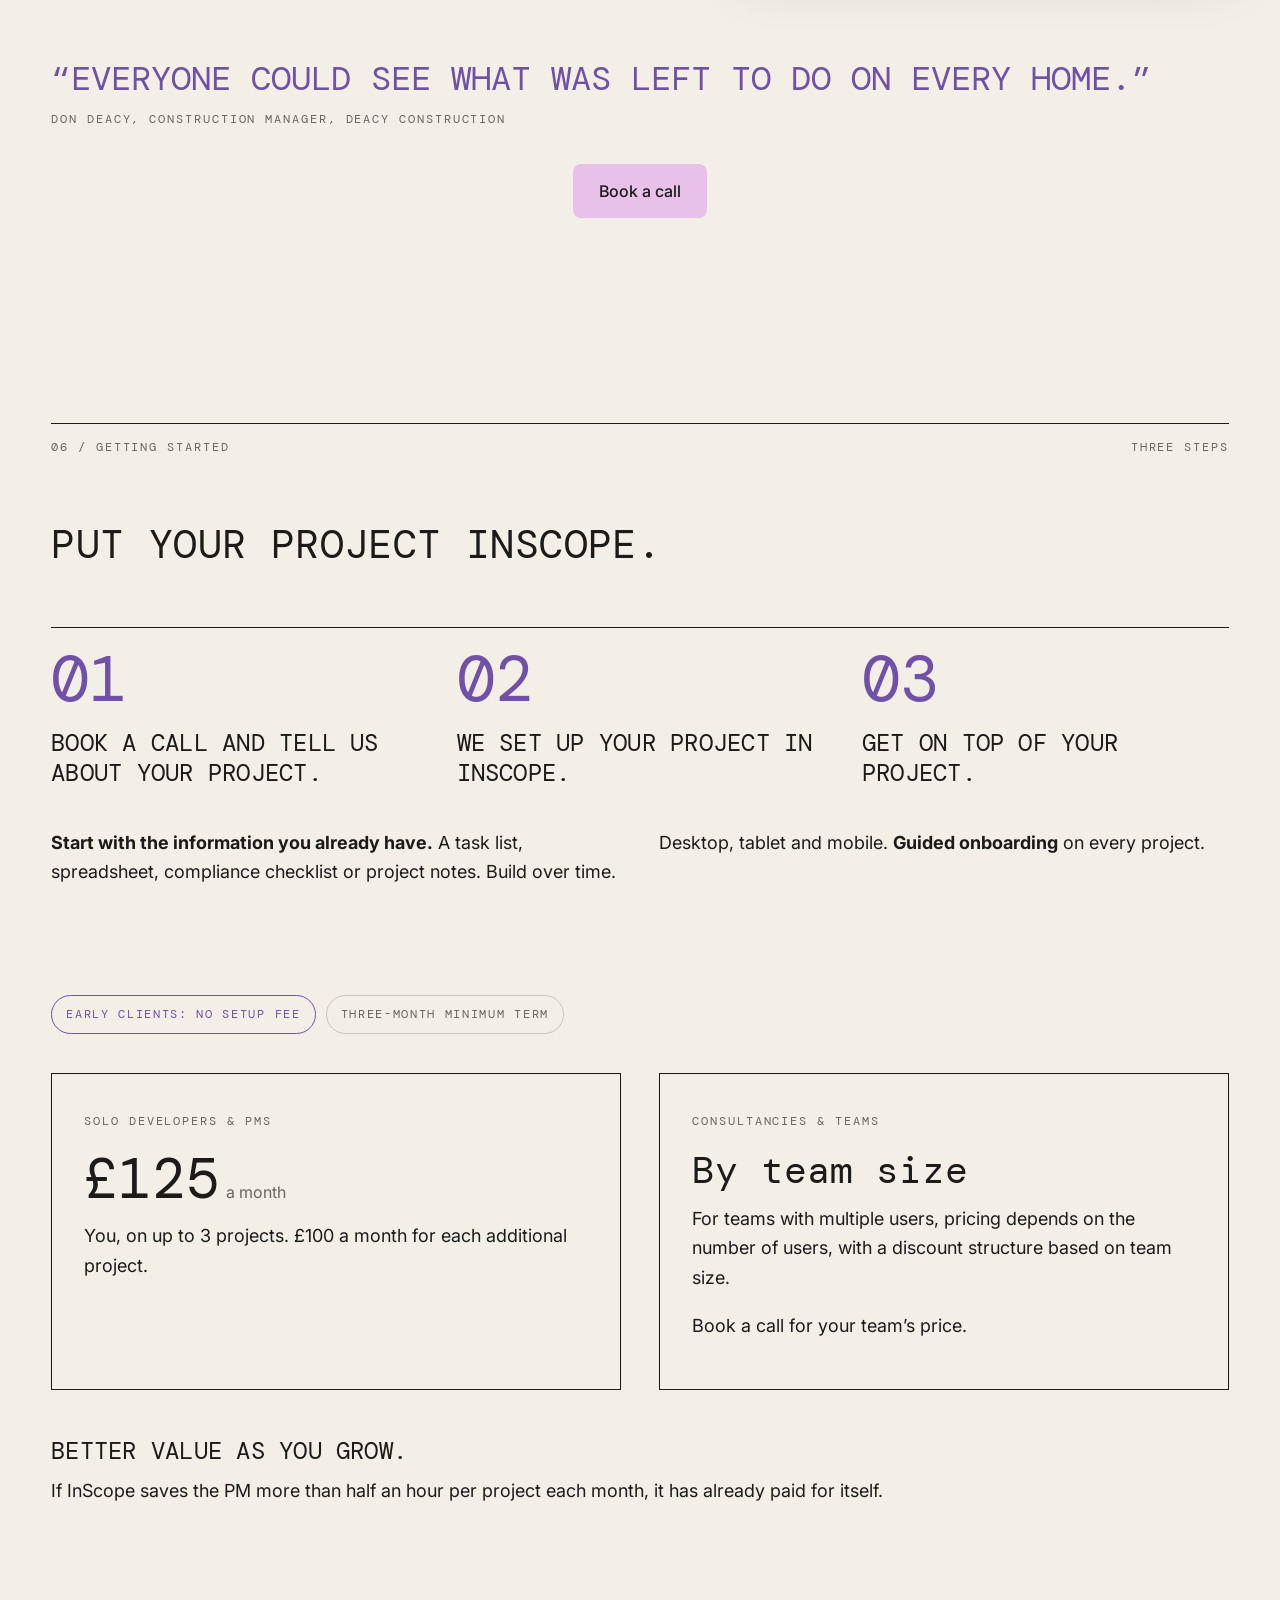
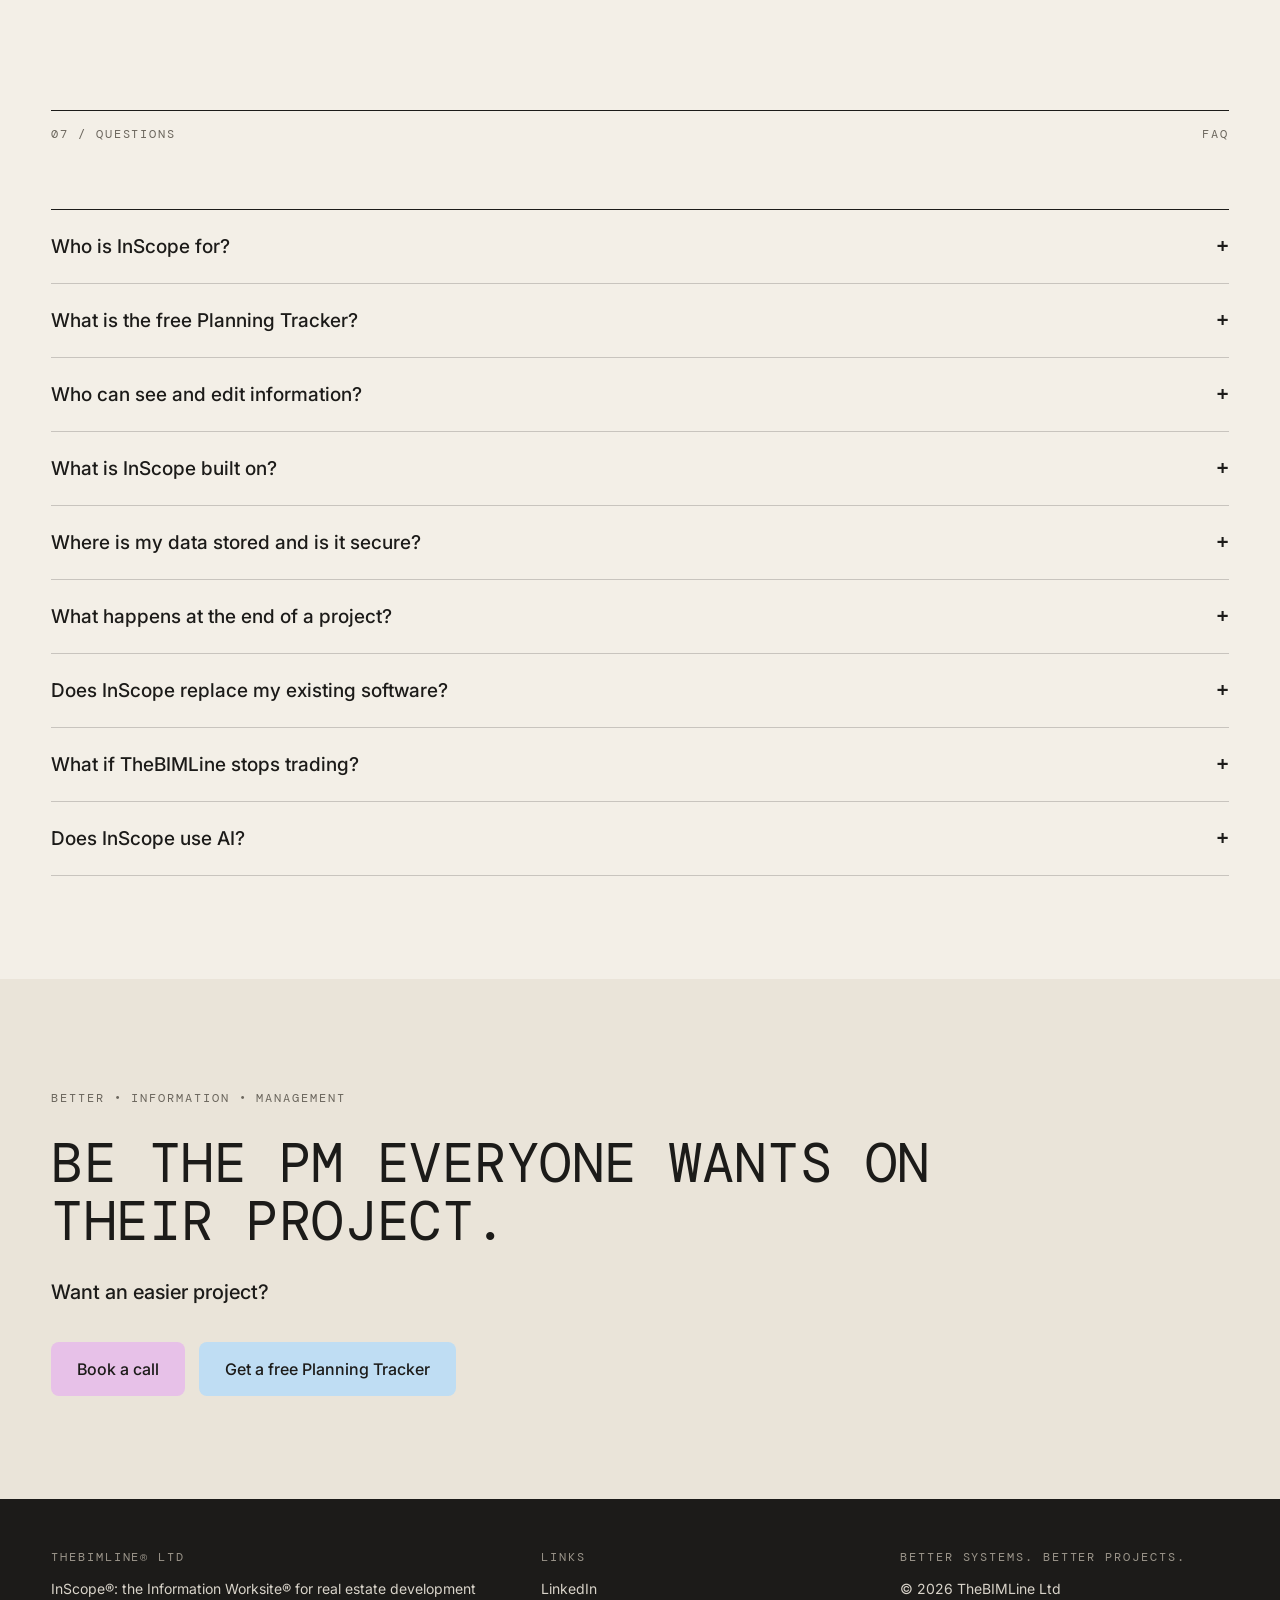
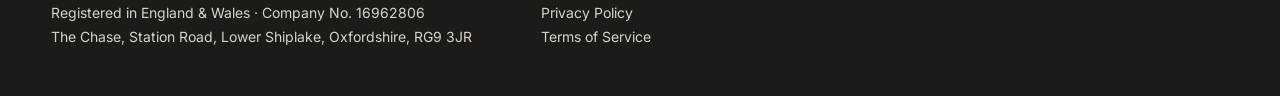
==== commit 5c08296e: "Solo pricing: remove team members line" ====
--- a/index.html
+++ b/index.html
@@ -410,7 +410,7 @@
     </div>
     <div class="pricing">
       <p class="offer"><span>Early clients: no setup fee</span><span>Three-month minimum term</span></p>
-      <div class="price-card"><span class="label">Solo developers &amp; PMs</span><p class="price">£125<small>a month</small></p><p>You, on up to 3 projects. £100 a month for each additional project.</p><p>Add your client or team members for a fee per project they're on. The more projects, the lower the rate.</p></div>
+      <div class="price-card"><span class="label">Solo developers &amp; PMs</span><p class="price">£125<small>a month</small></p><p>You, on up to 3 projects. £100 a month for each additional project.</p></div>
       <div class="price-card"><span class="label">Consultancies &amp; teams</span><p class="price" style="font-size:clamp(28px,3vw,40px)">By team size</p><p>For teams with multiple users, pricing depends on the number of users, with a discount structure based on team size.</p><p>Book a call for your team’s price.</p></div>
       <div class="price-note"><h3 class="h3">Better value as you grow.</h3><p>If InScope saves the PM more than half an hour per project each month, it has already paid for itself.</p></div>
     </div>
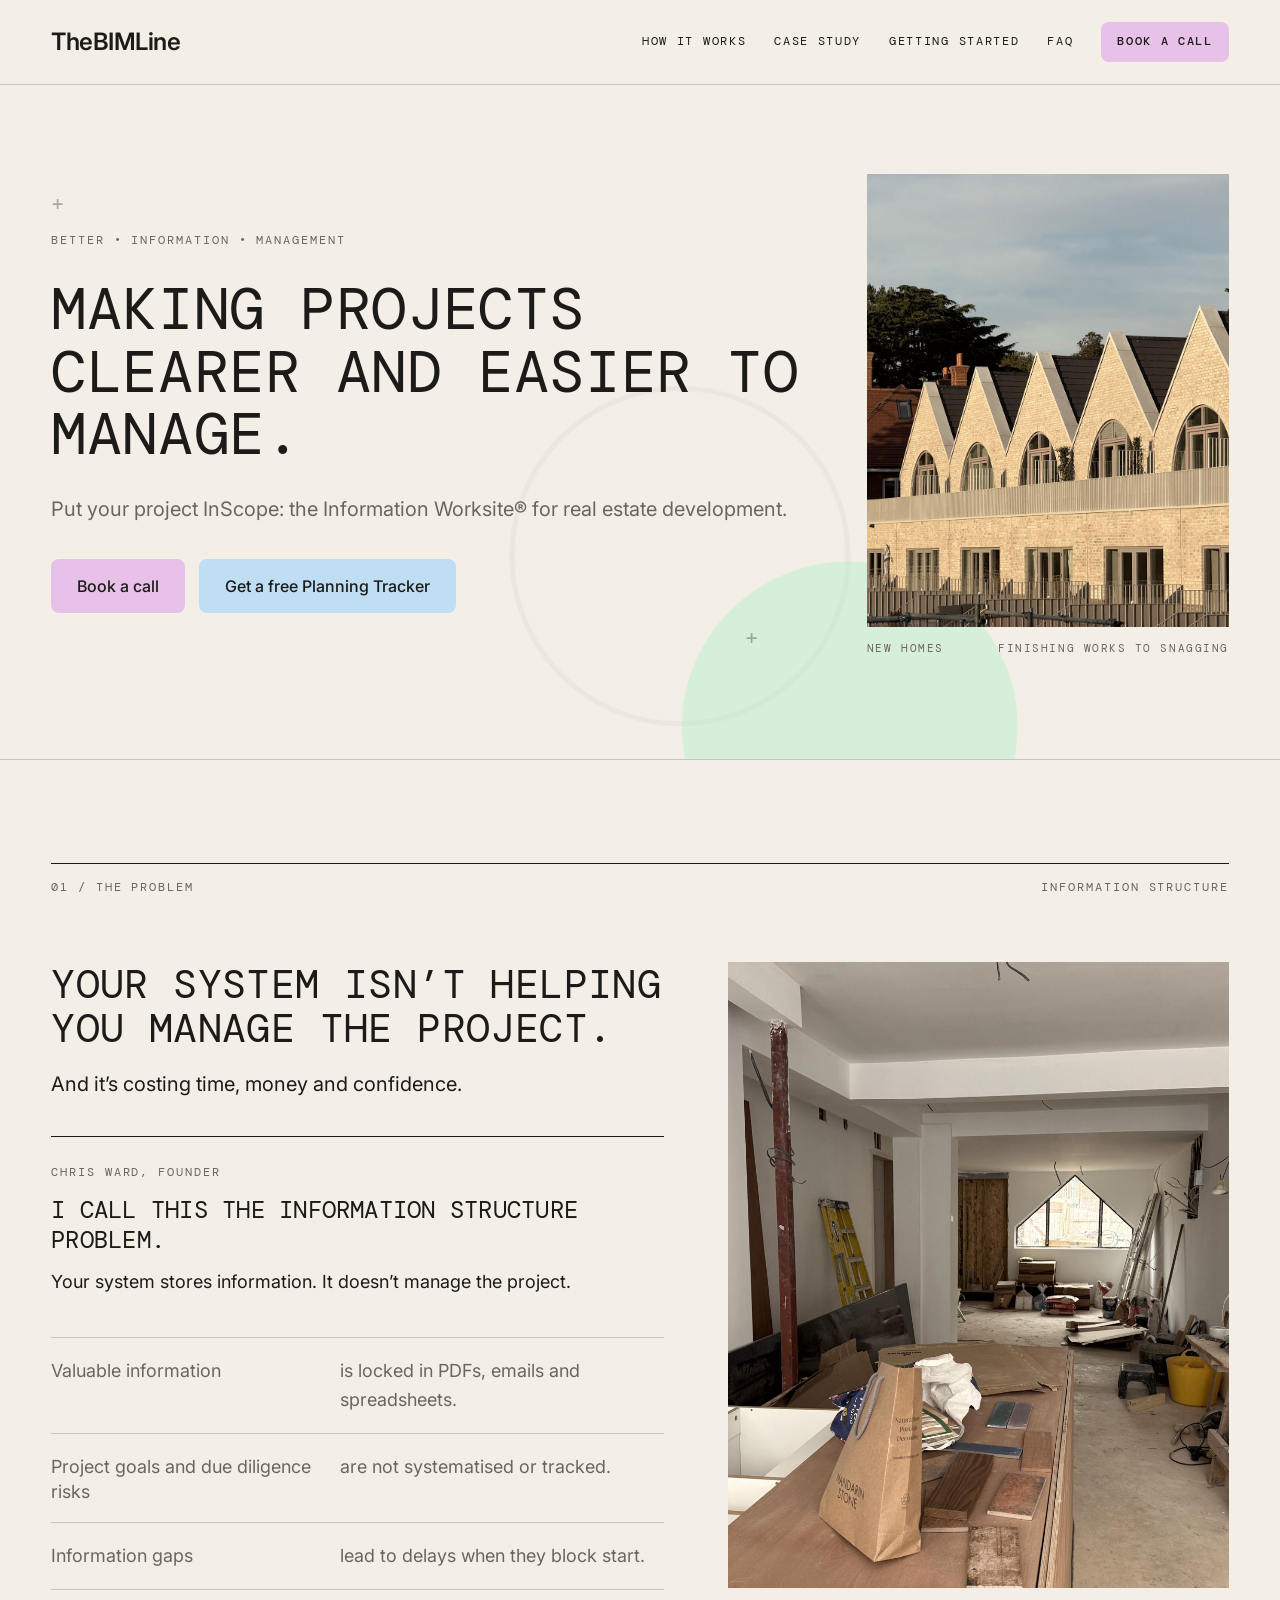
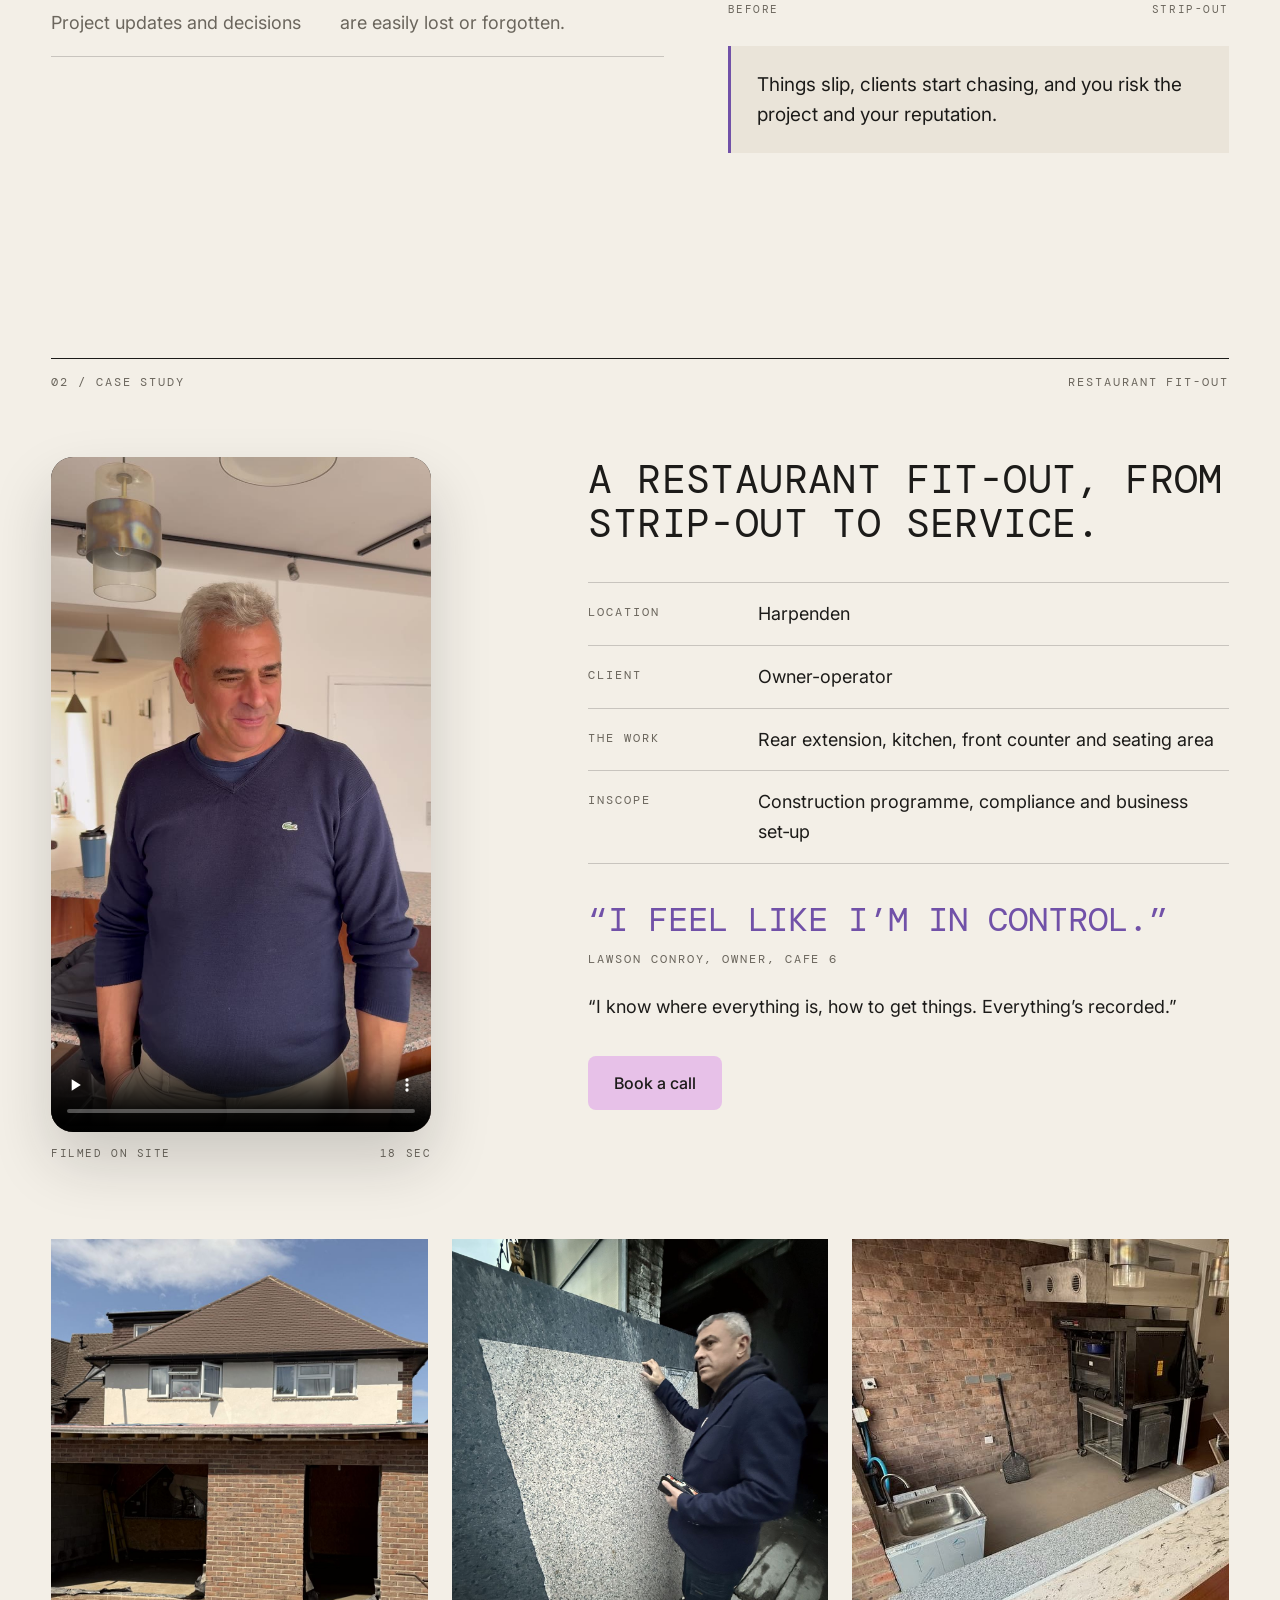
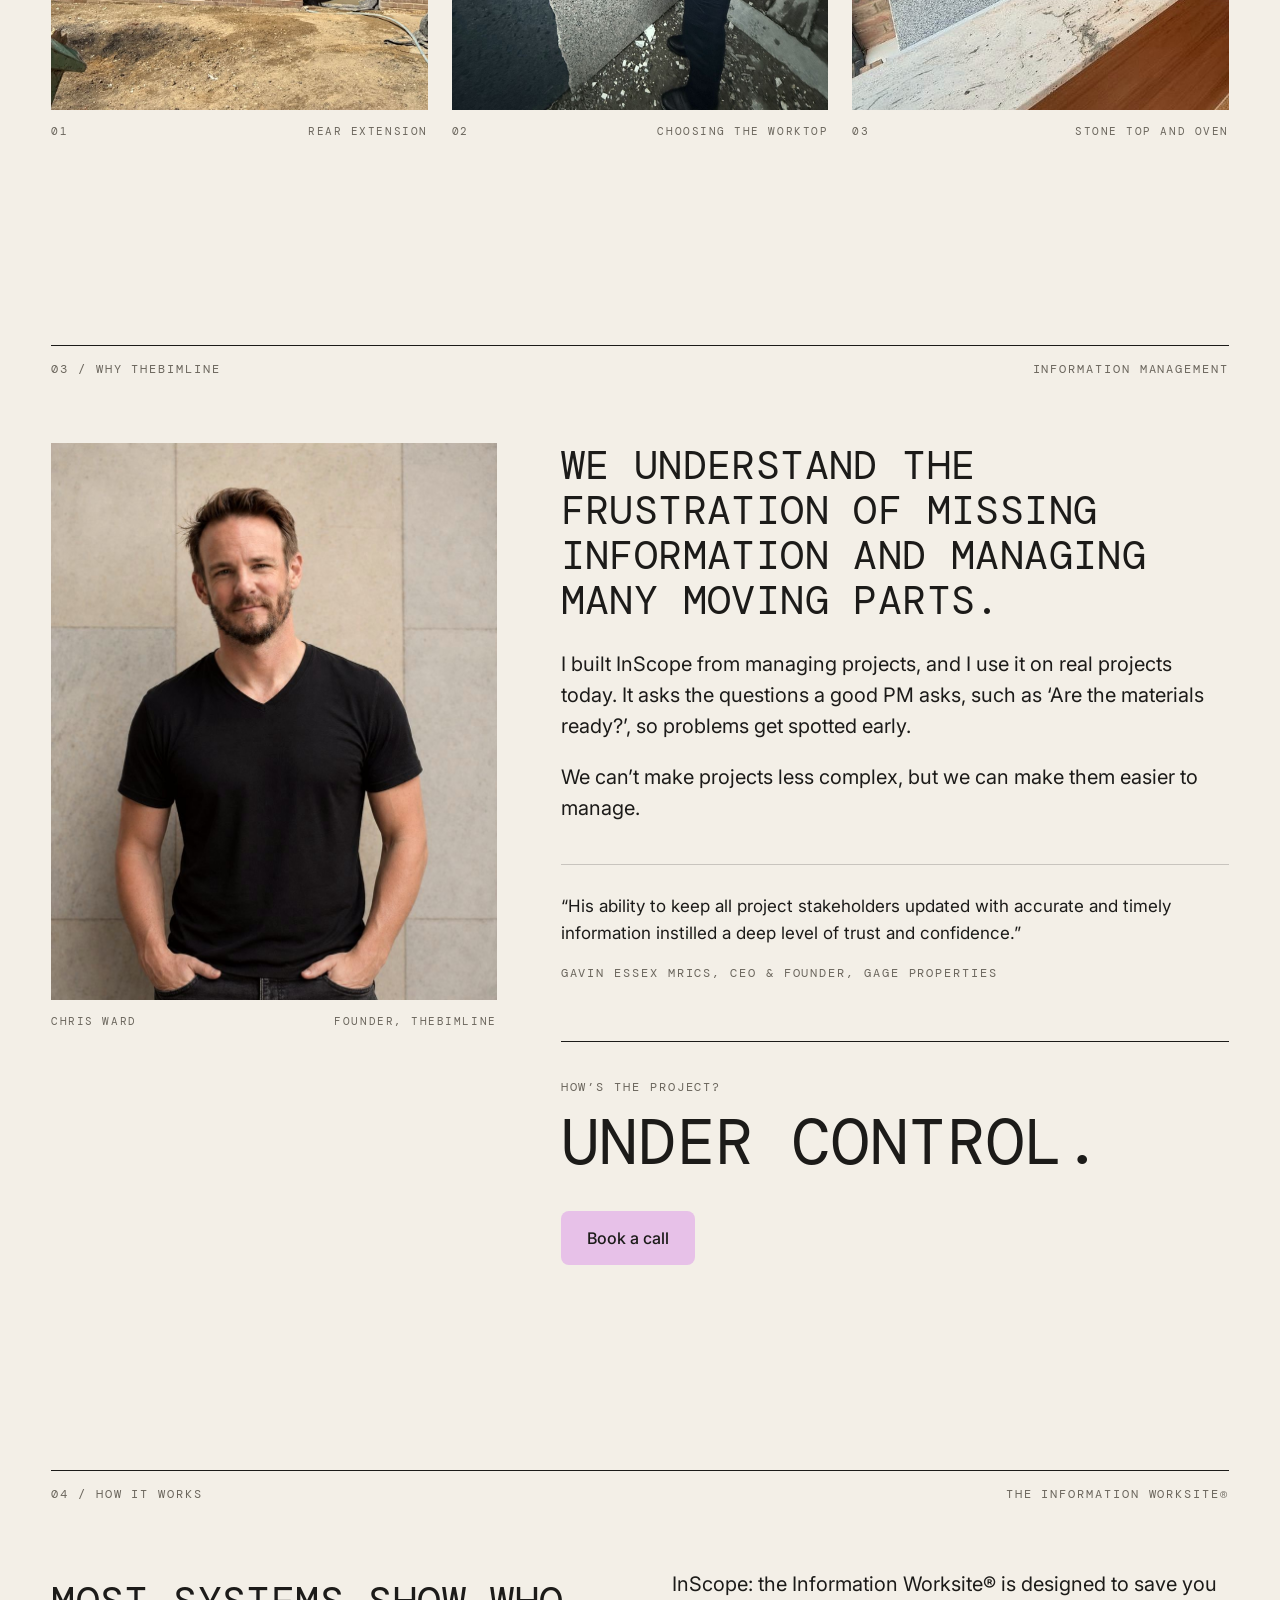
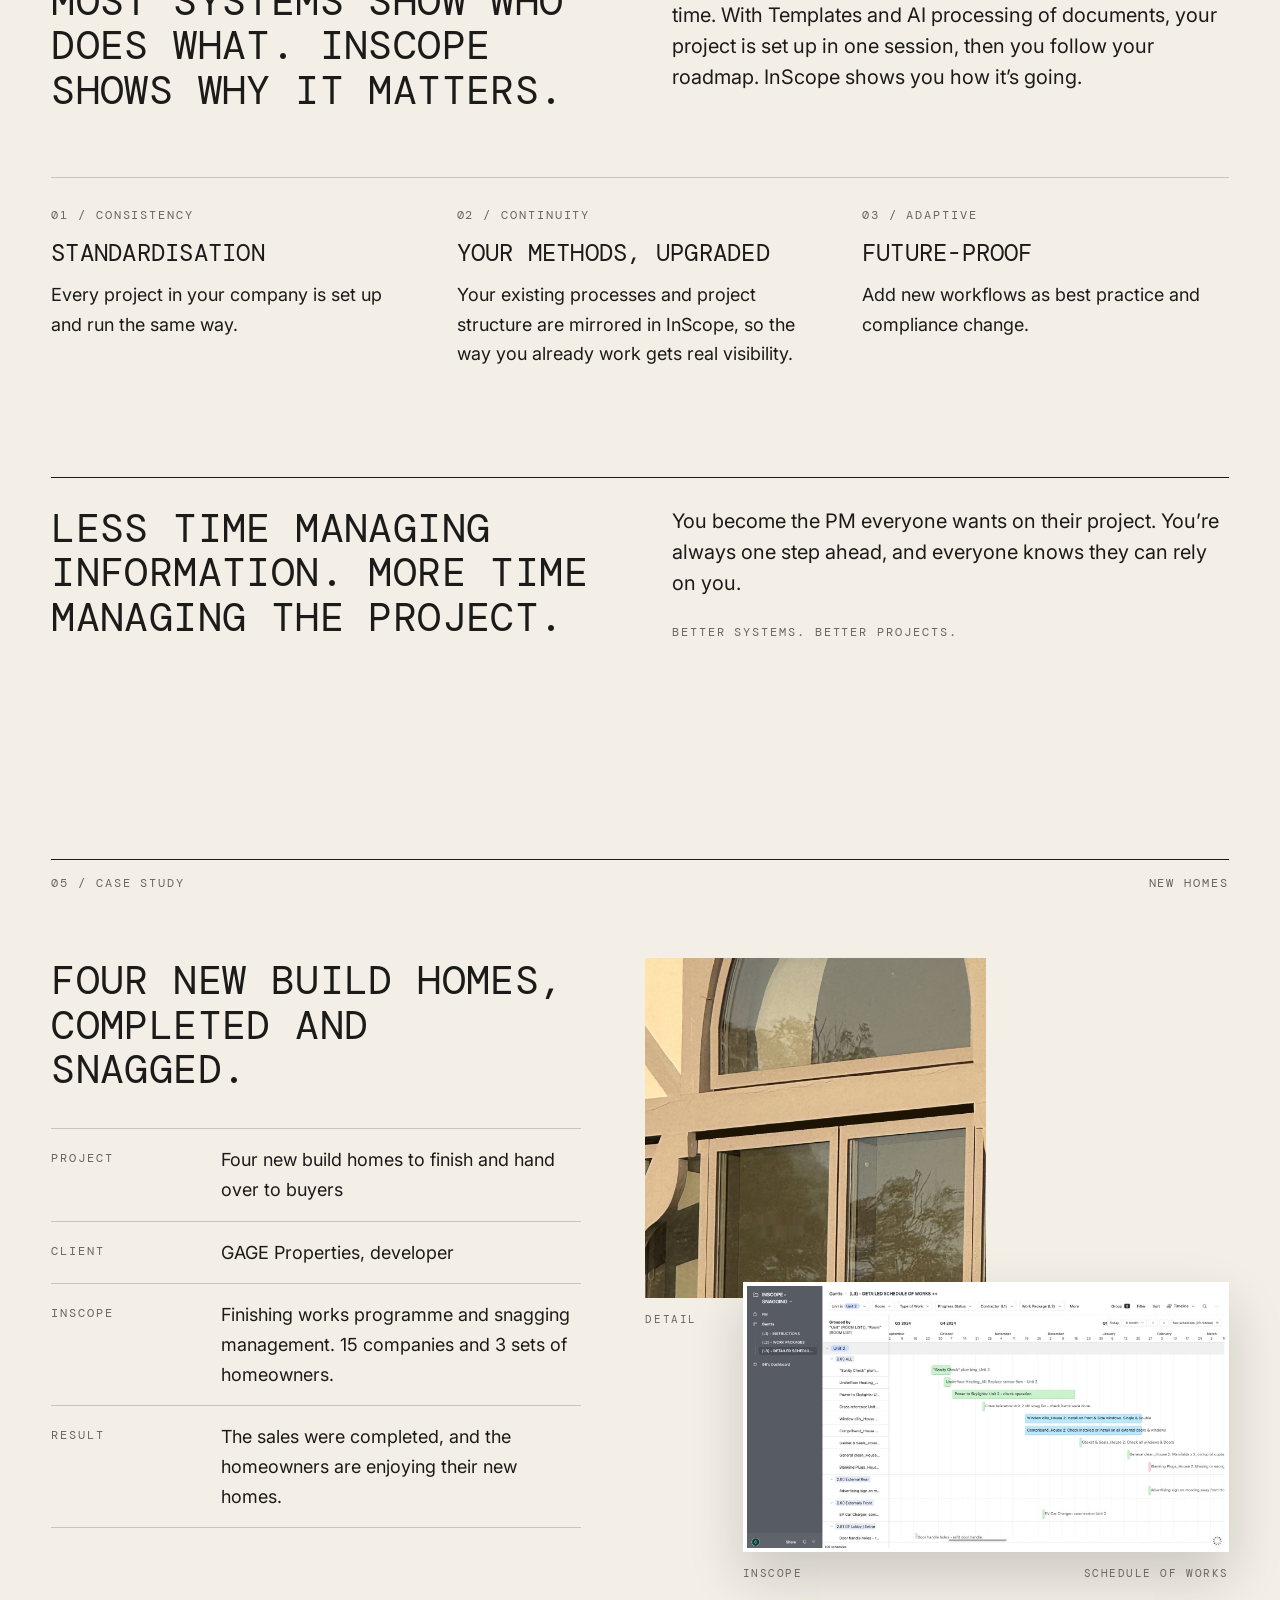
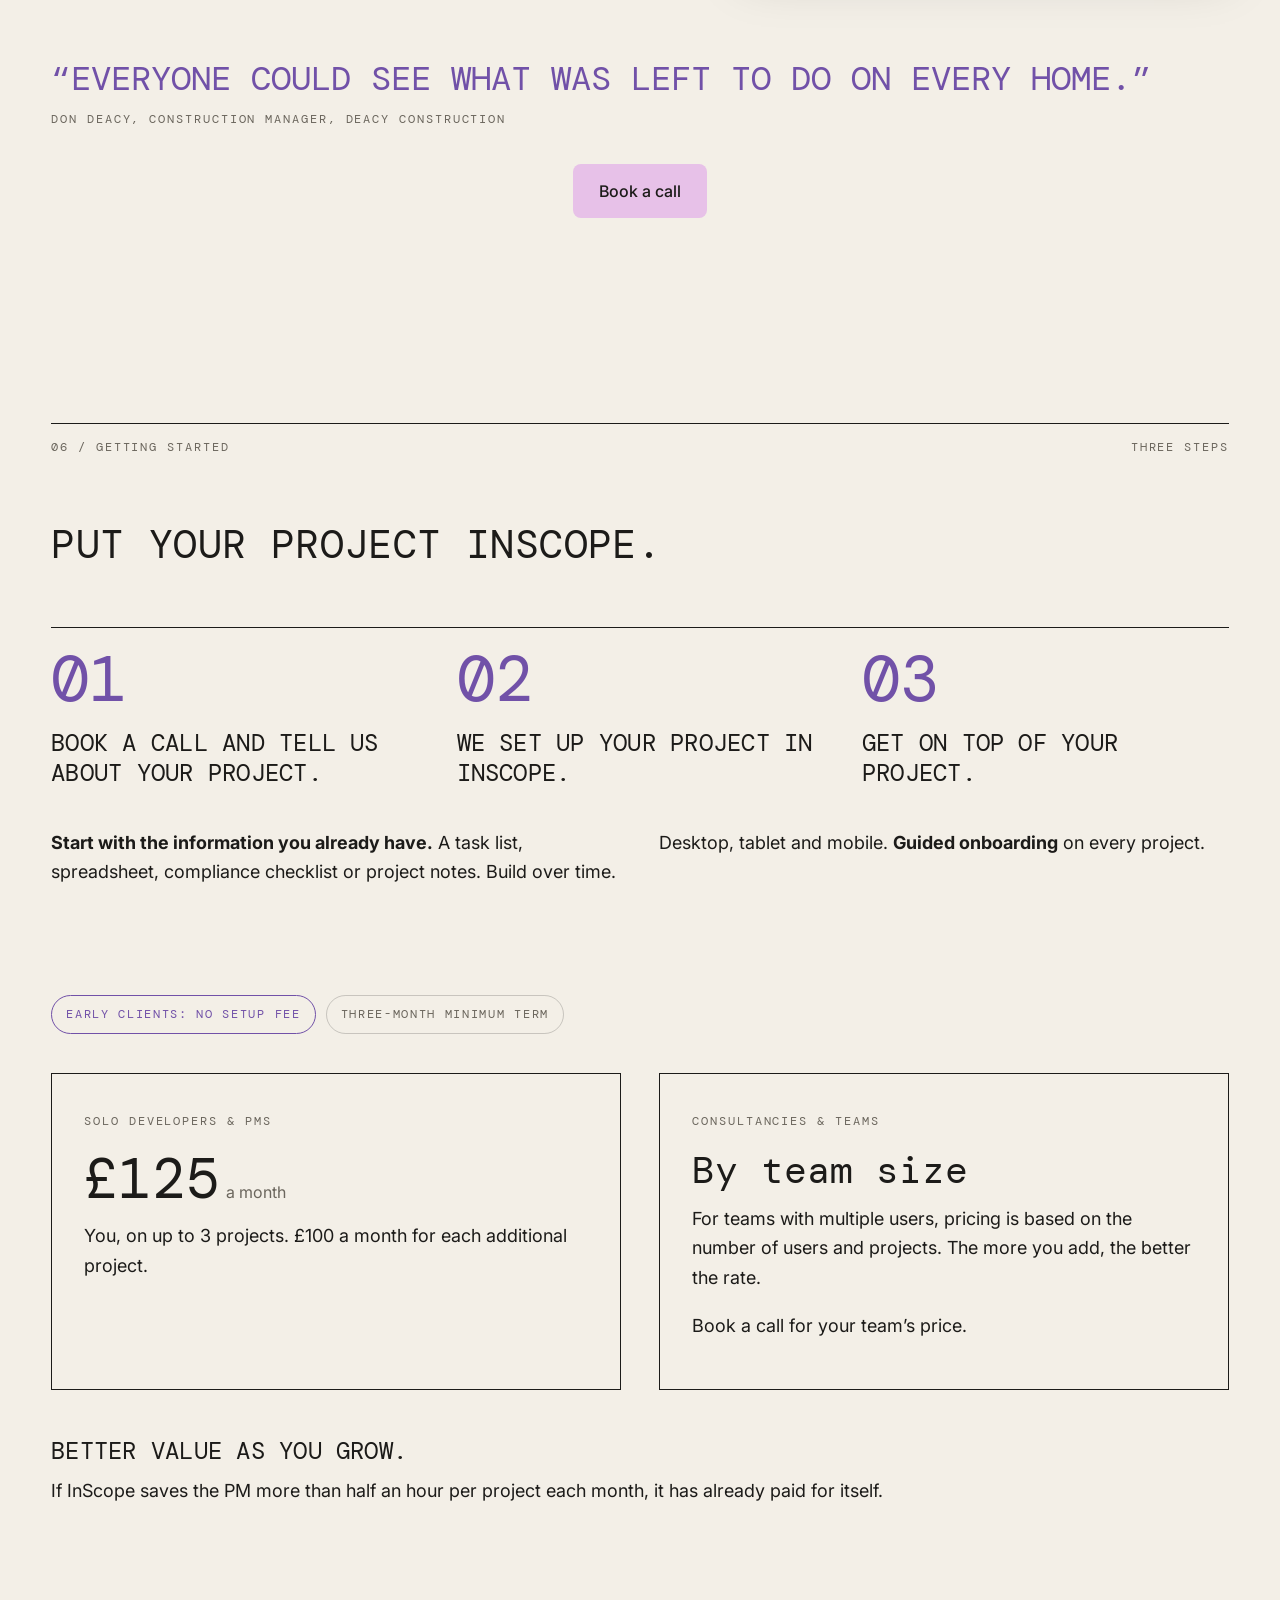
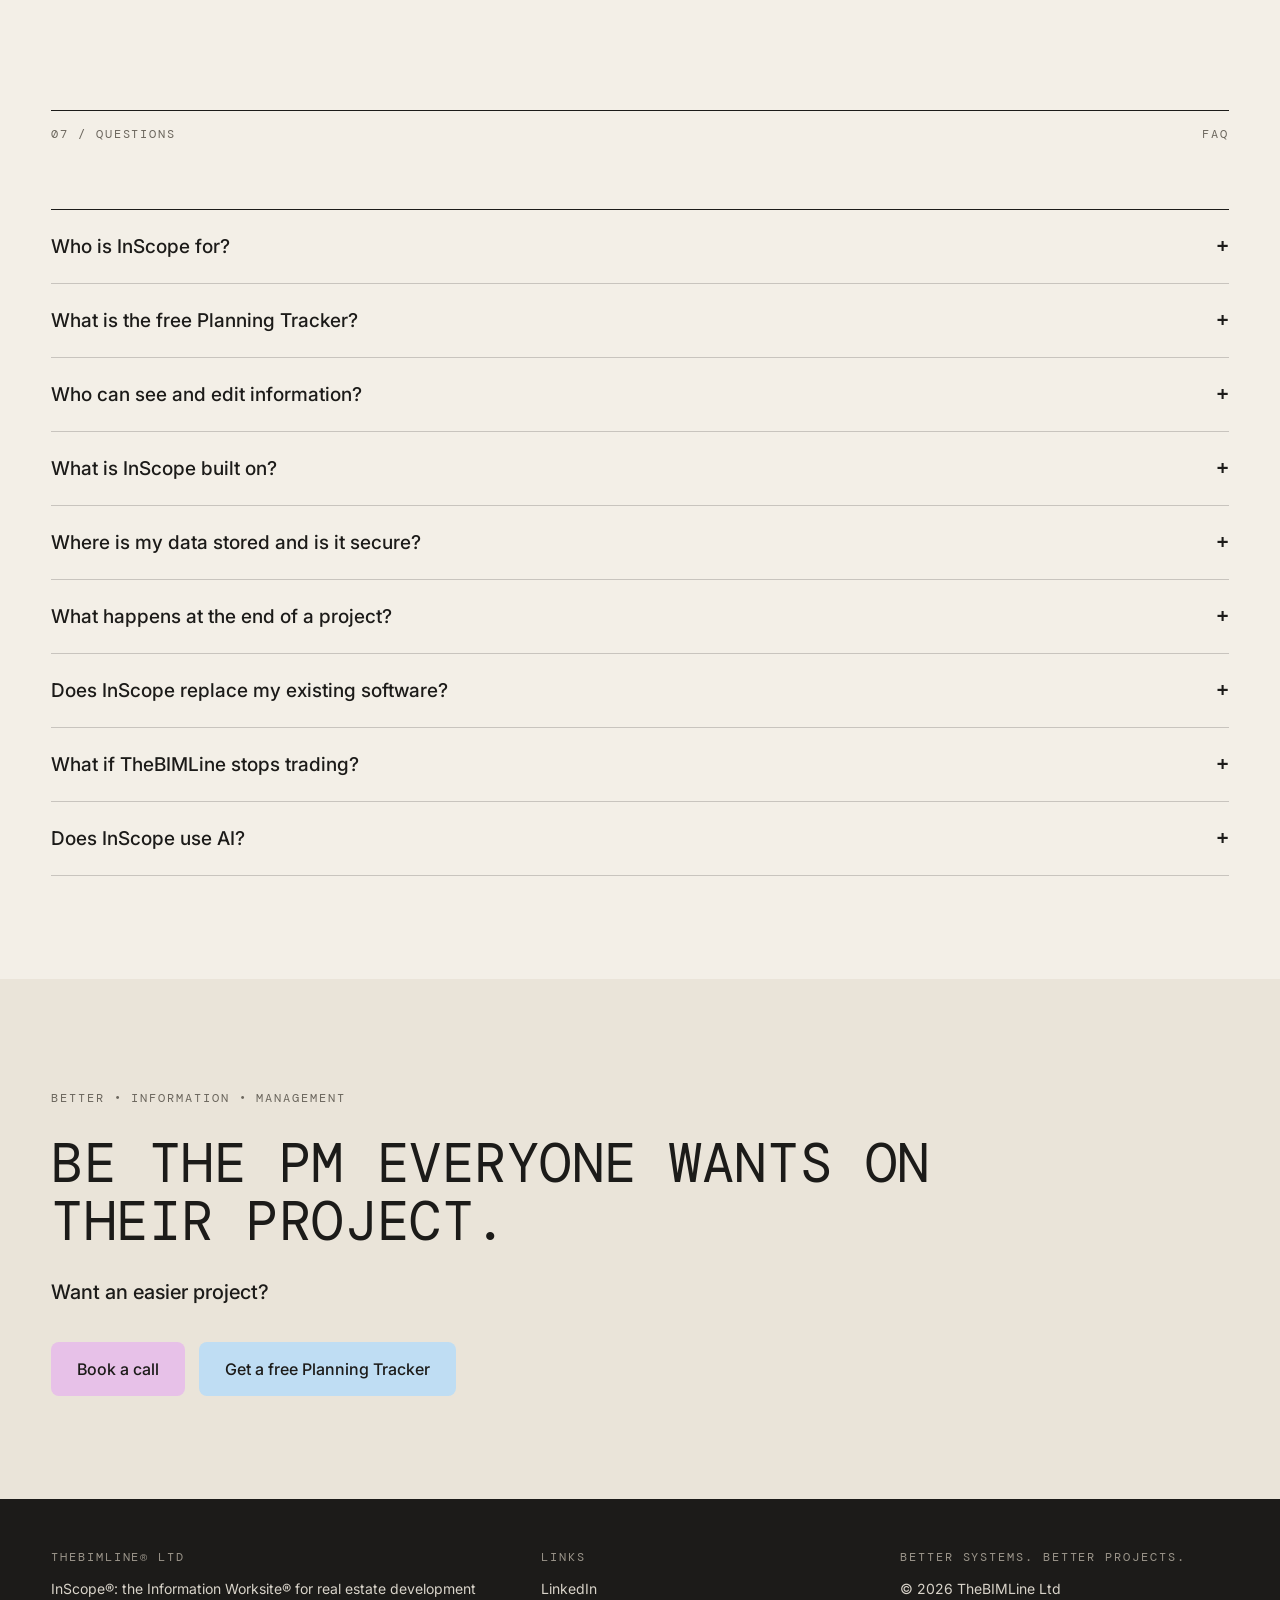
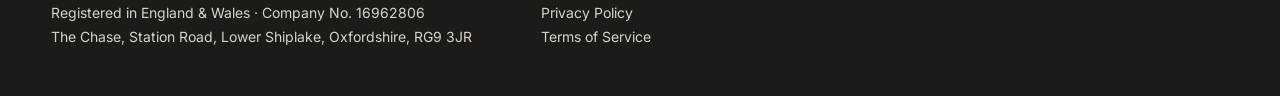
==== commit 9ffaedff: "Pricing cards: simpler wording" ====
--- a/index.html
+++ b/index.html
@@ -411,7 +411,7 @@
     <div class="pricing">
       <p class="offer"><span>Early clients: no setup fee</span><span>Three-month minimum term</span></p>
       <div class="price-card"><span class="label">Solo developers &amp; PMs</span><p class="price">£125<small>a month</small></p><p>You, on up to 3 projects. £100 a month for each additional project.</p></div>
-      <div class="price-card"><span class="label">Consultancies &amp; teams</span><p class="price" style="font-size:clamp(28px,3vw,40px)">By team size</p><p>For teams with multiple users, pricing depends on the number of users, with a discount structure based on team size.</p><p>Book a call for your team’s price.</p></div>
+      <div class="price-card"><span class="label">Consultancies &amp; teams</span><p class="price" style="font-size:clamp(28px,3vw,40px)">By team size</p><p>For teams with multiple users, pricing is based on the number of users and projects. The more you add, the better the rate.</p><p>Book a call for your team’s price.</p></div>
       <div class="price-note"><h3 class="h3">Better value as you grow.</h3><p>If InScope saves the PM more than half an hour per project each month, it has already paid for itself.</p></div>
     </div>
   </div>
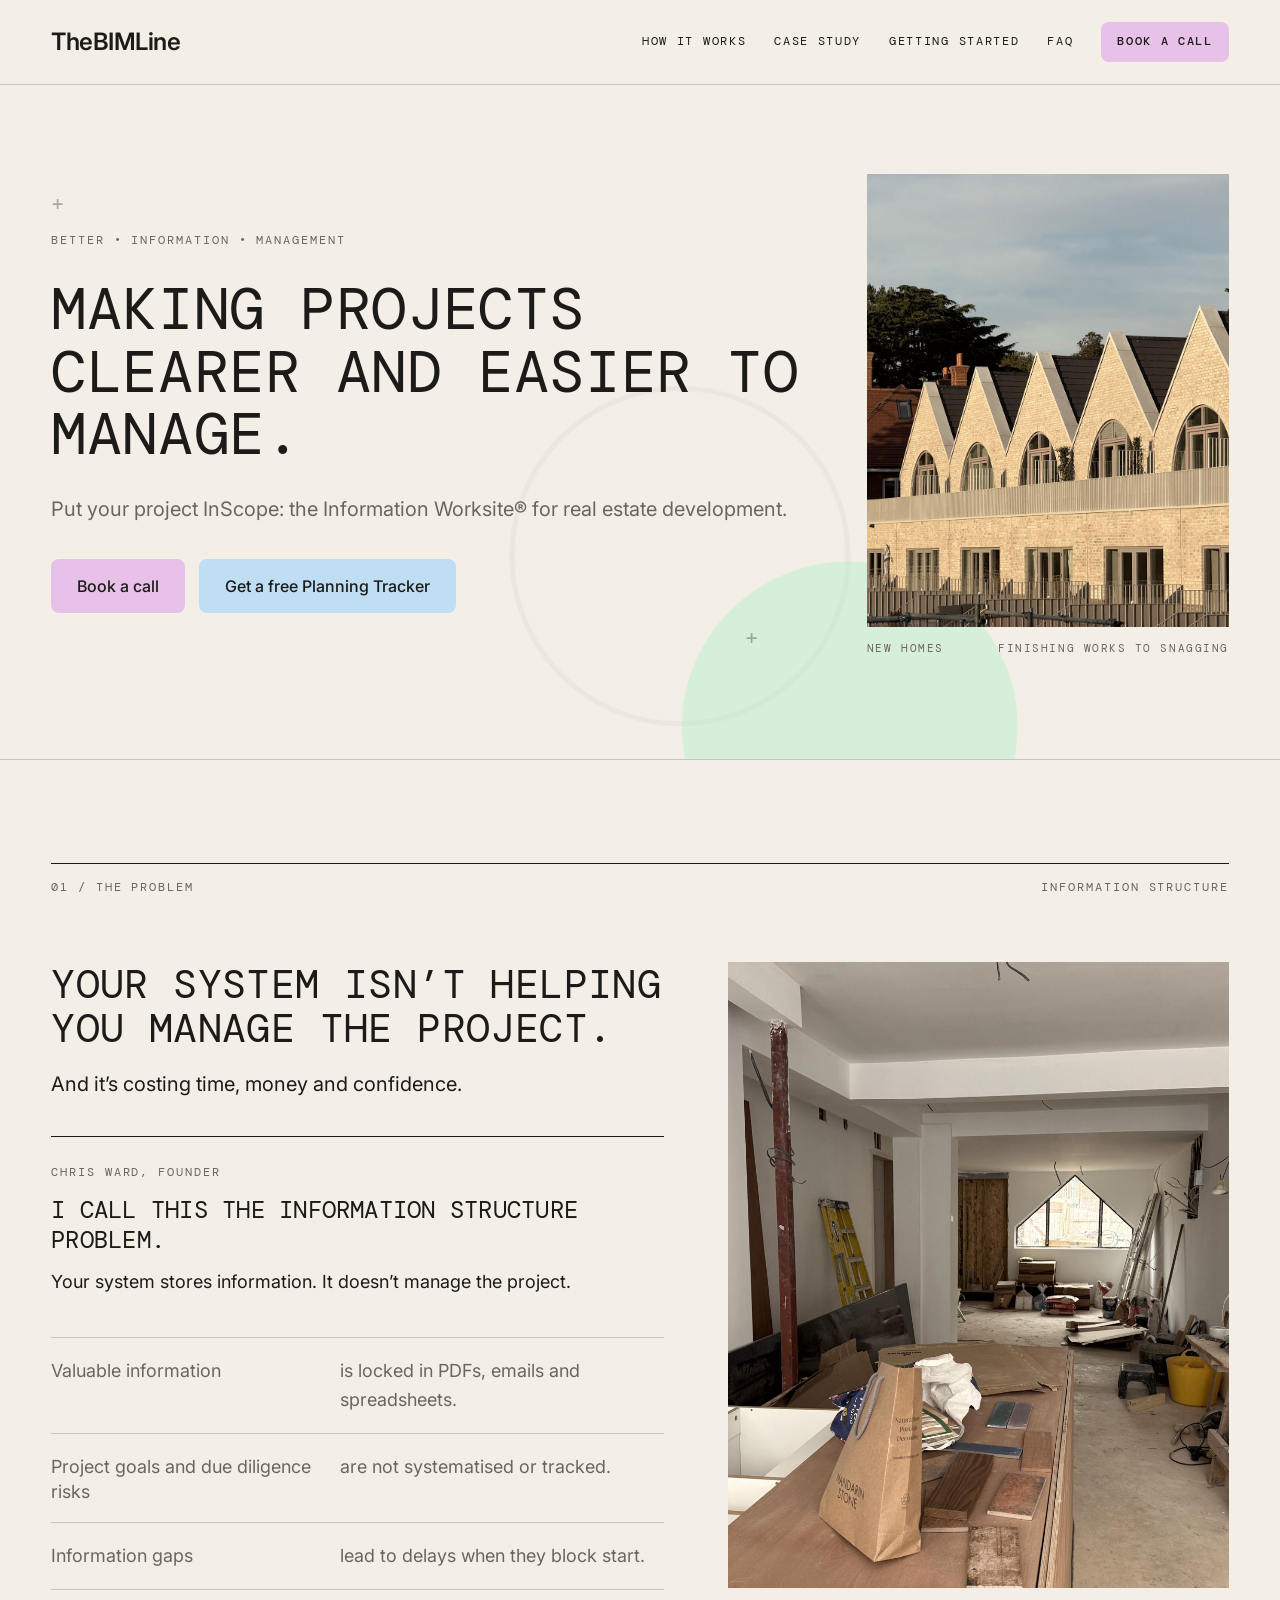
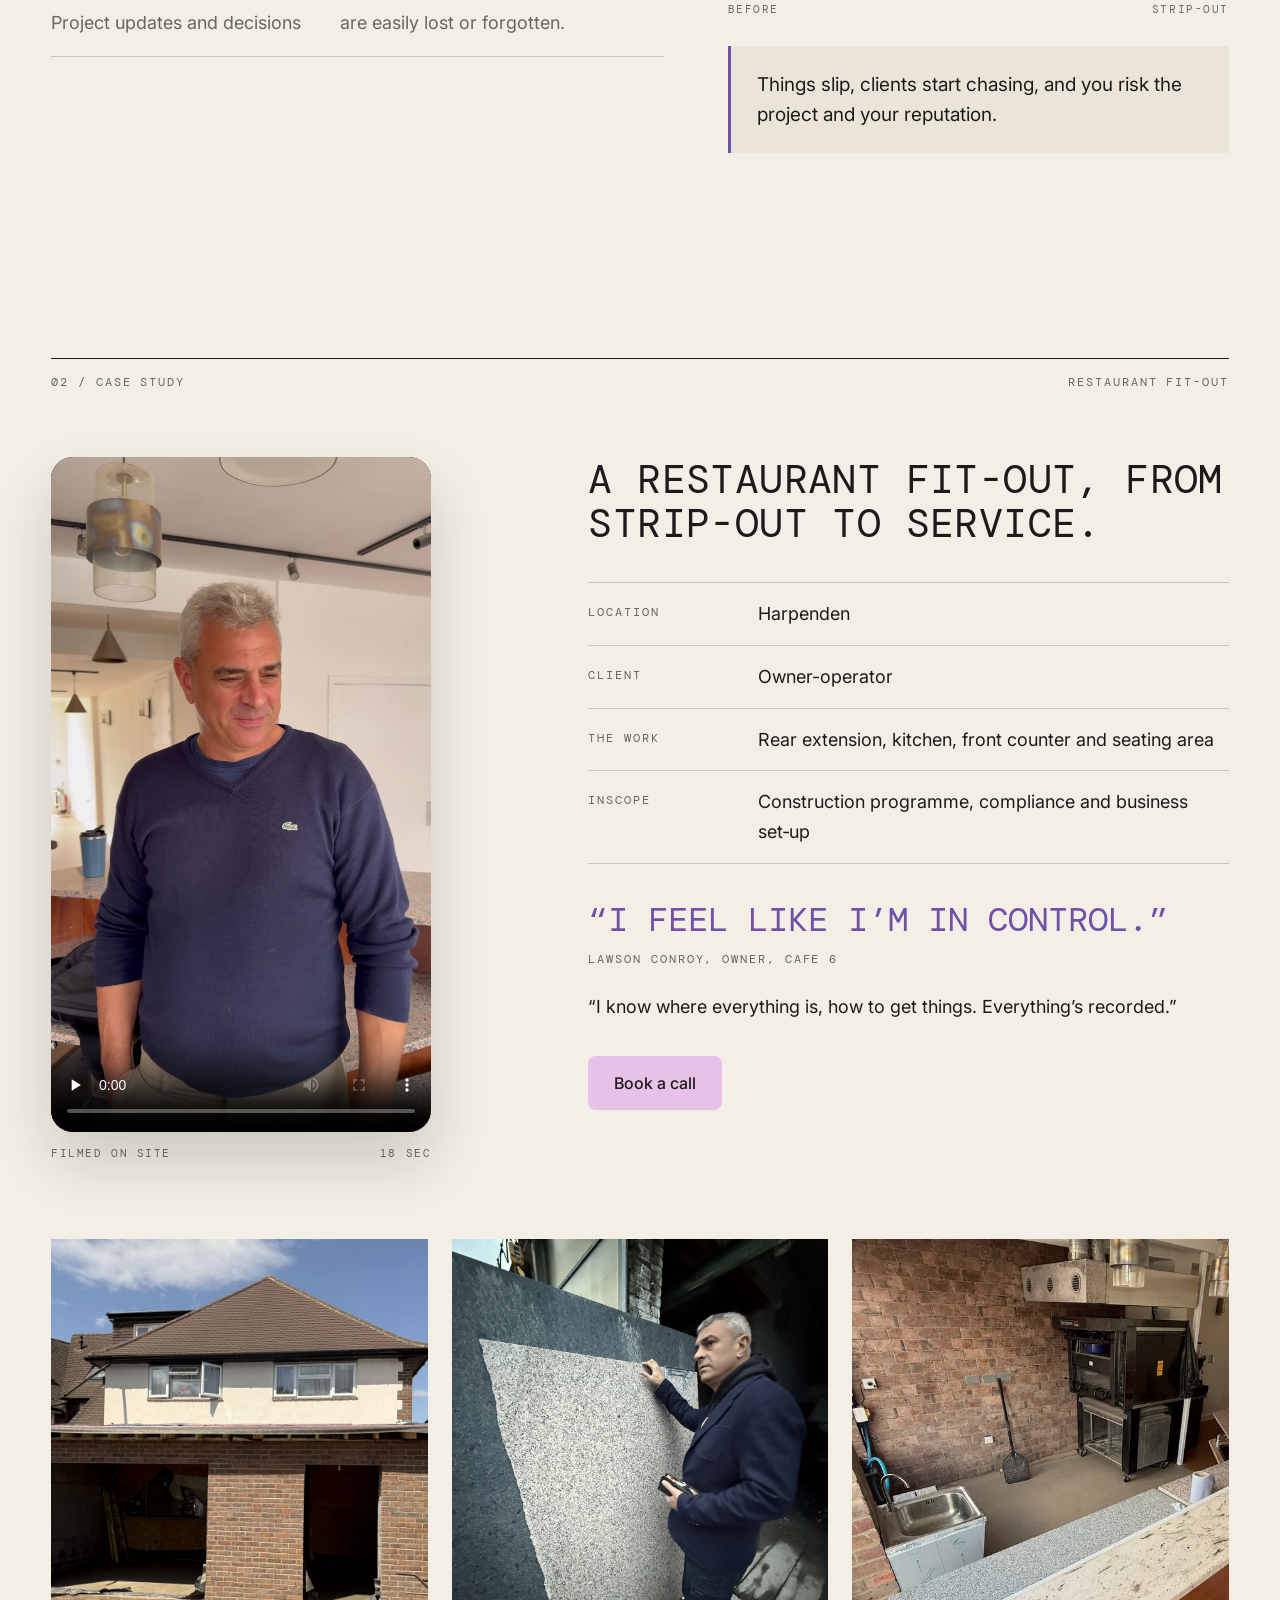
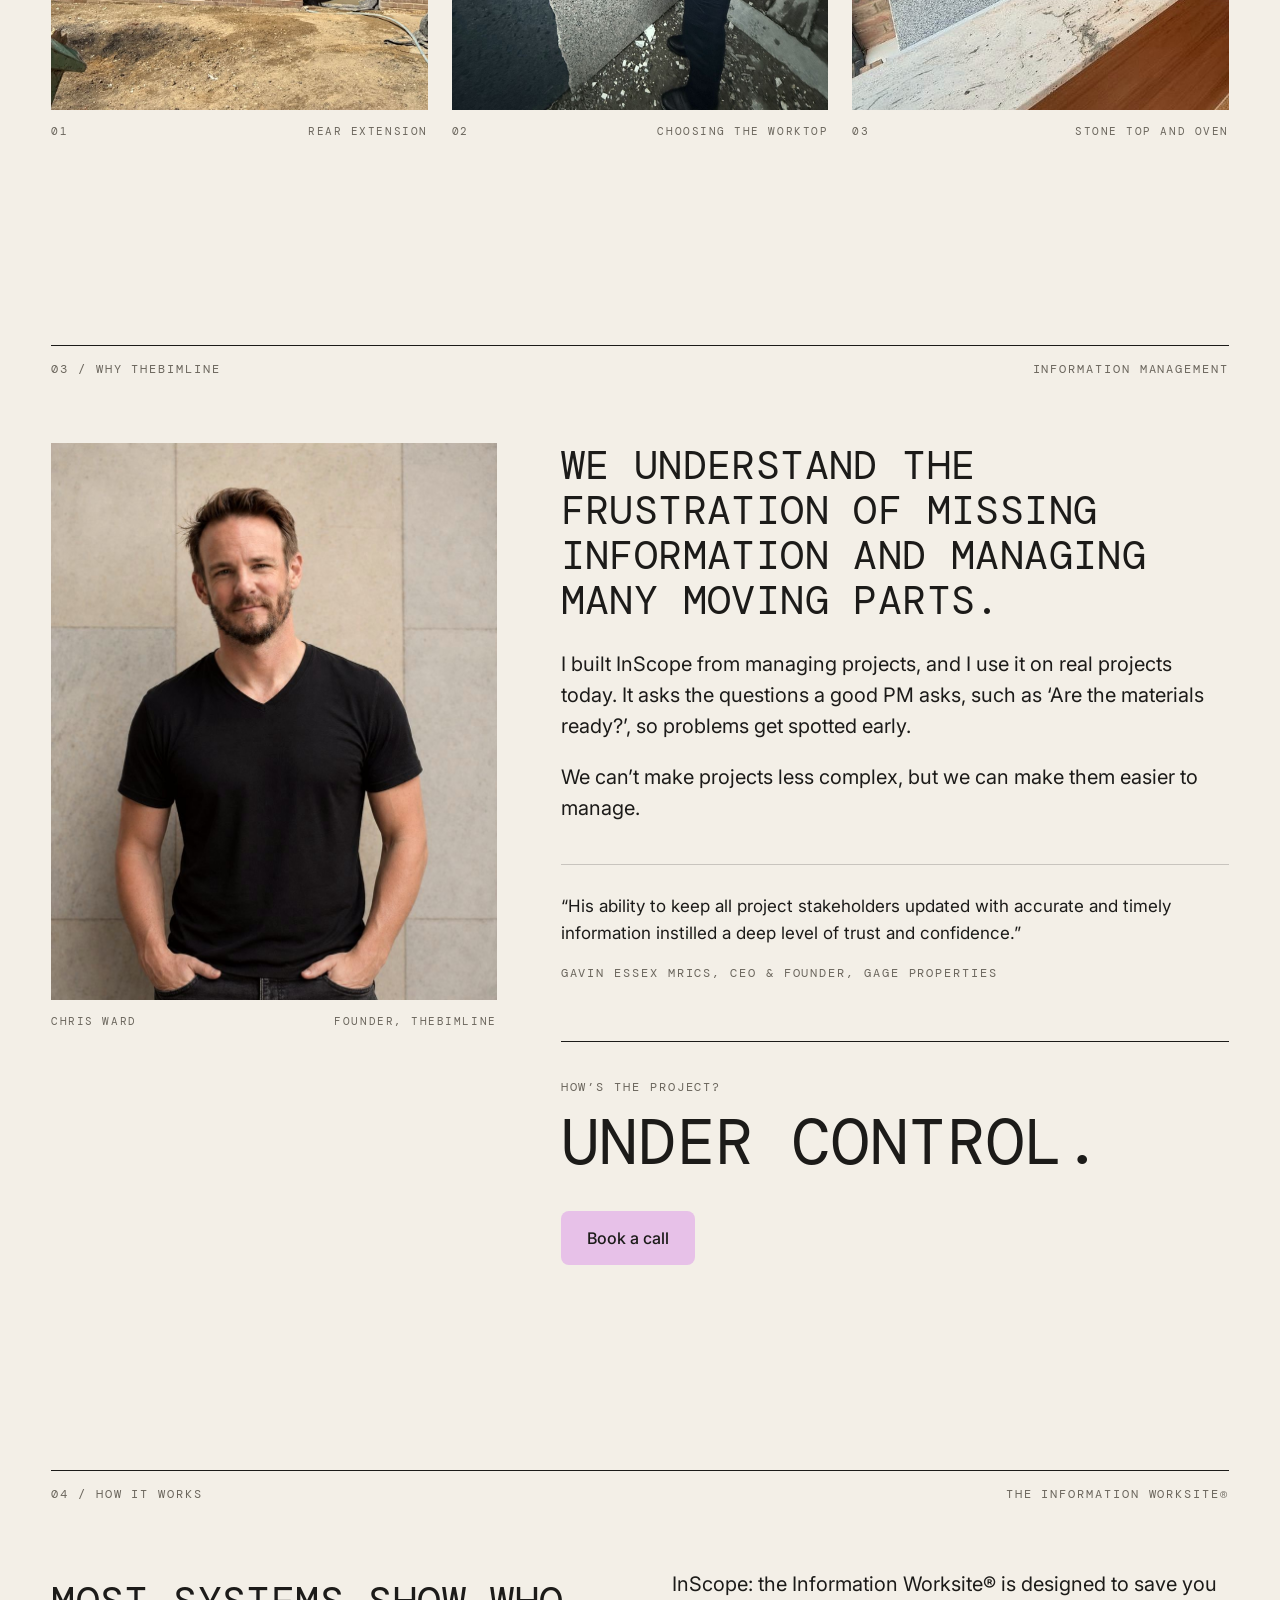
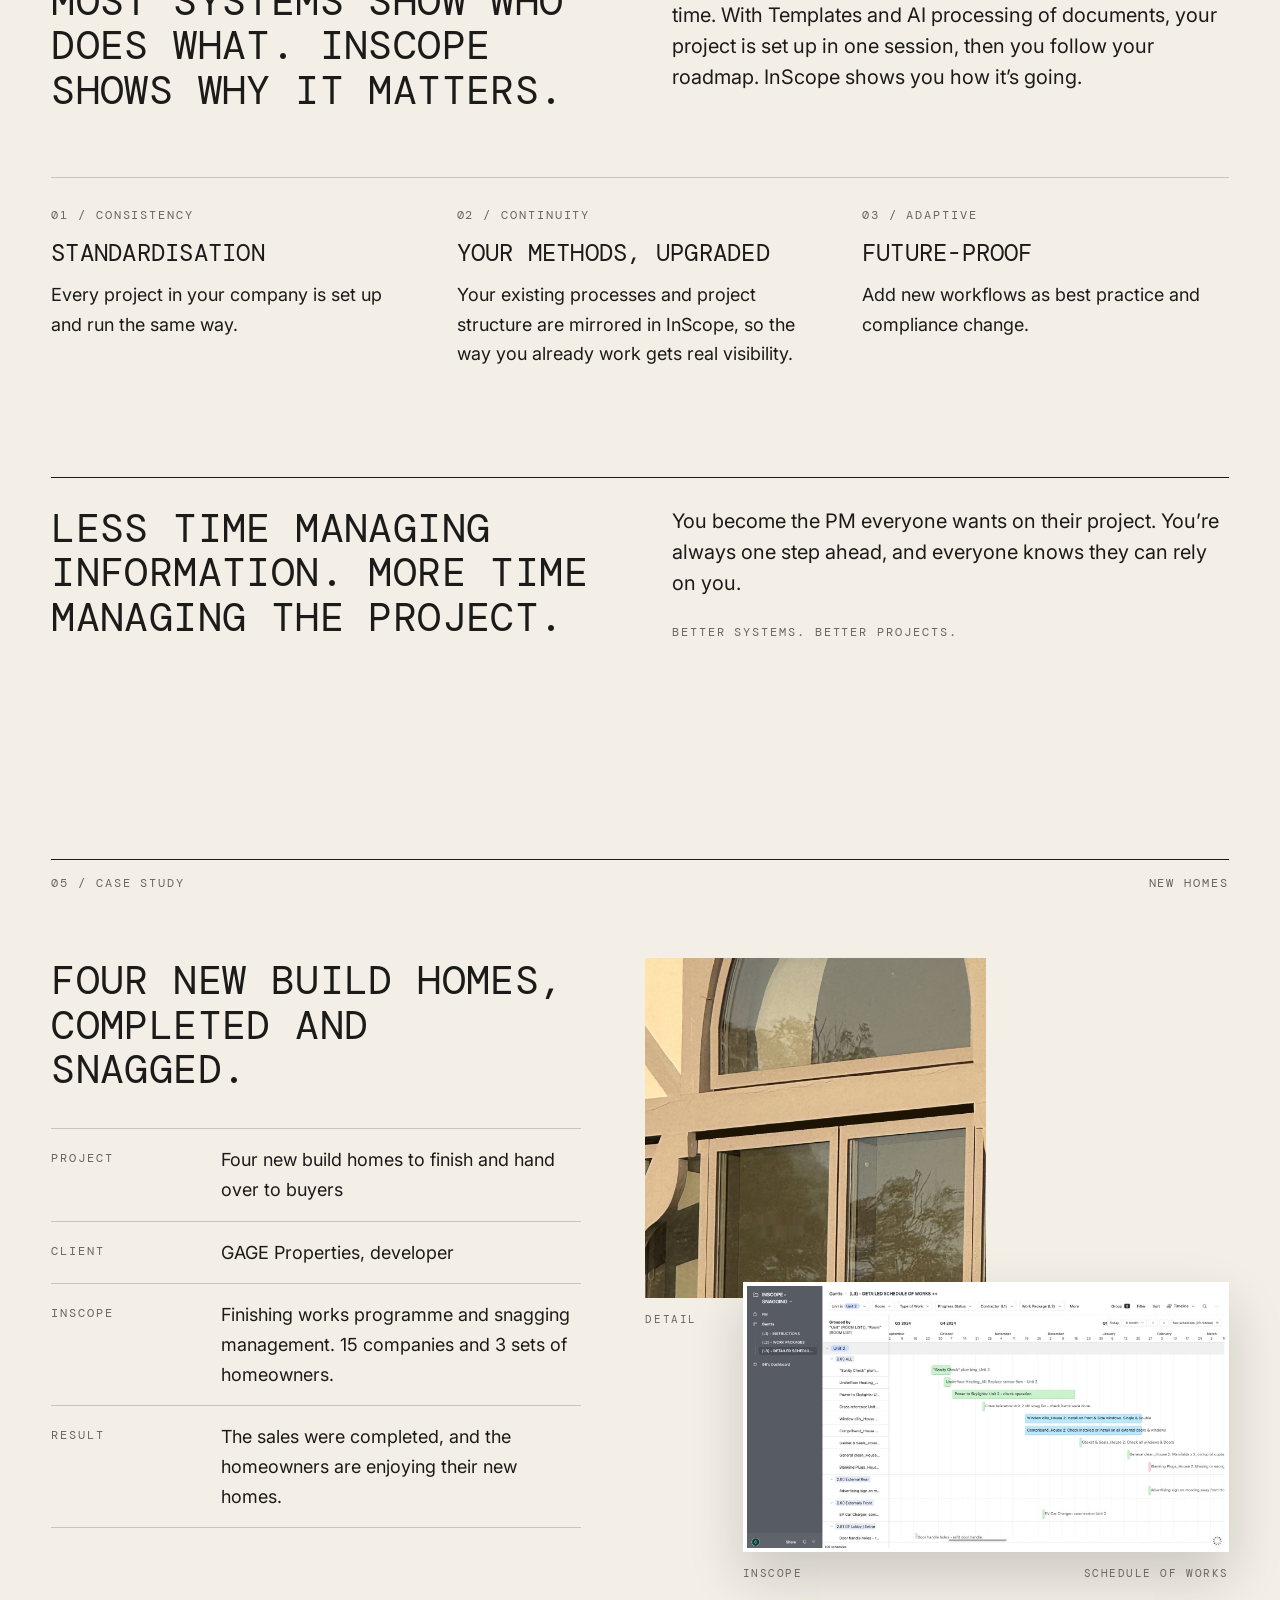
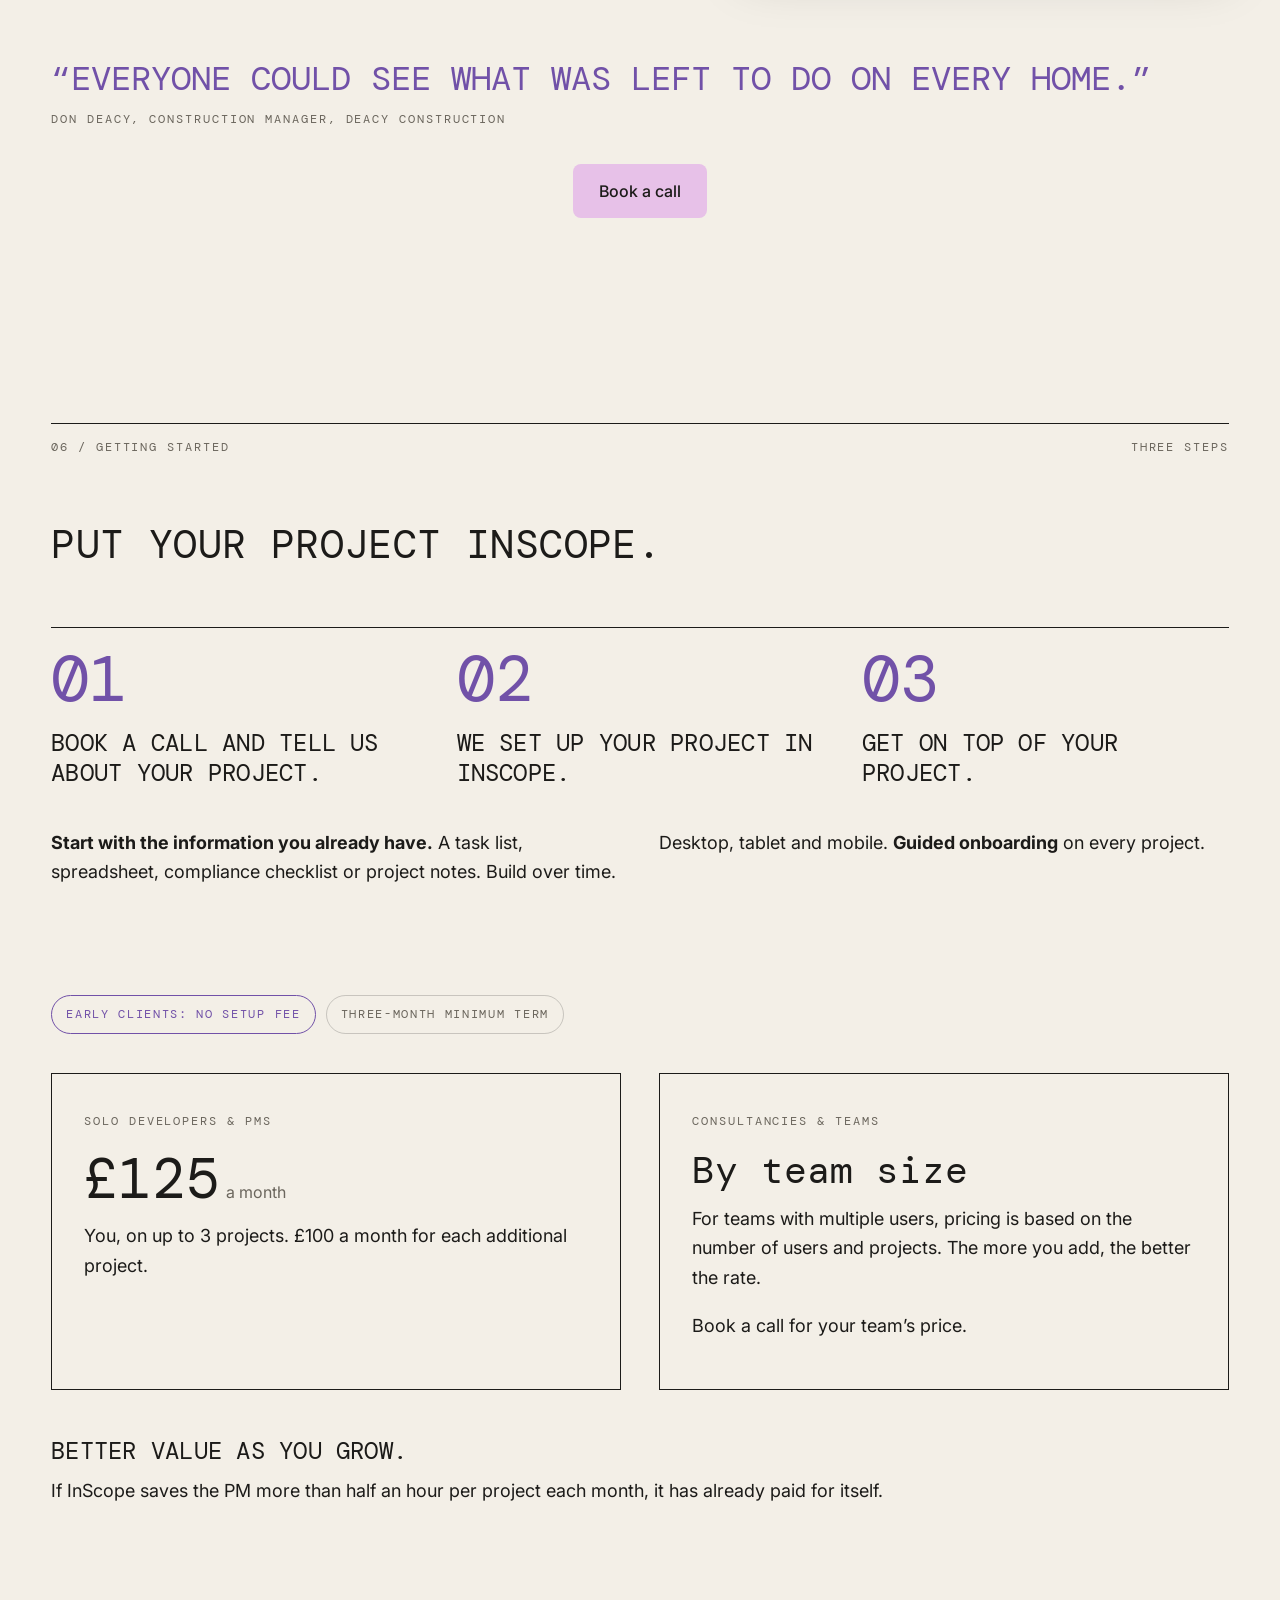
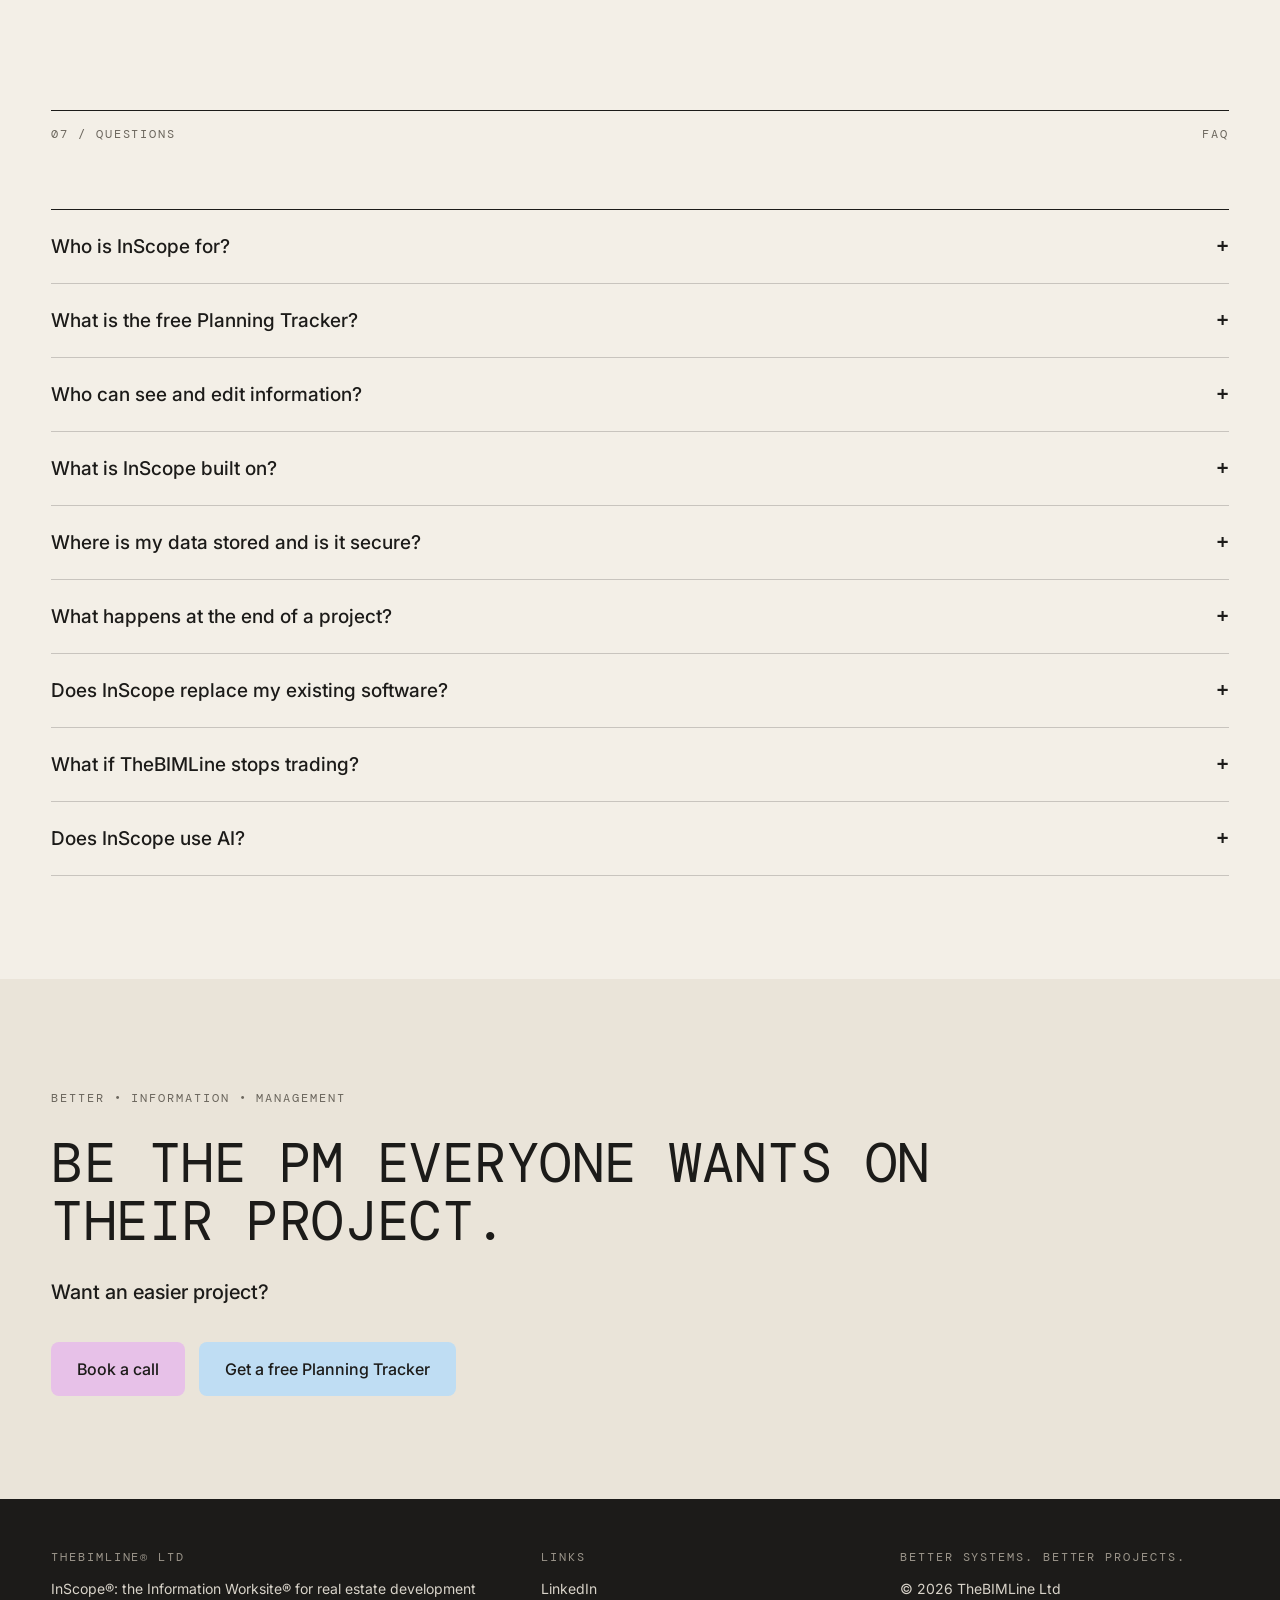
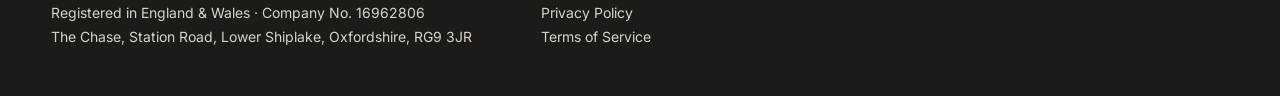
==== commit a8de1937: "Fix UTM fields not filling" ====
--- a/index.html
+++ b/index.html
@@ -621,12 +621,17 @@
 // Nothing is stored in the browser.
 (function(){
   if (!window.URLSearchParams) return;
-  var p = new URLSearchParams(window.location.search);
-  ['utm_source','utm_medium','utm_campaign'].forEach(function(k){
-    var v = p.get(k);
-    if (!v) return;
-    document.querySelectorAll('input[name="' + k + '"]').forEach(function(i){ i.value = v.slice(0, 100); });
-  });
+  function fillUtm(){
+    var p = new URLSearchParams(window.location.search);
+    ['utm_source','utm_medium','utm_campaign'].forEach(function(k){
+      var v = p.get(k);
+      if (!v) return;
+      document.querySelectorAll('input[name="' + k + '"]').forEach(function(i){ i.value = v.slice(0, 100); });
+    });
+  }
+  if (document.readyState === 'loading') document.addEventListener('DOMContentLoaded', fillUtm);
+  else fillUtm();
+  document.addEventListener('submit', fillUtm, true);
 })();
 function tblAjaxForm(form, ev){
   if (!form) return;
